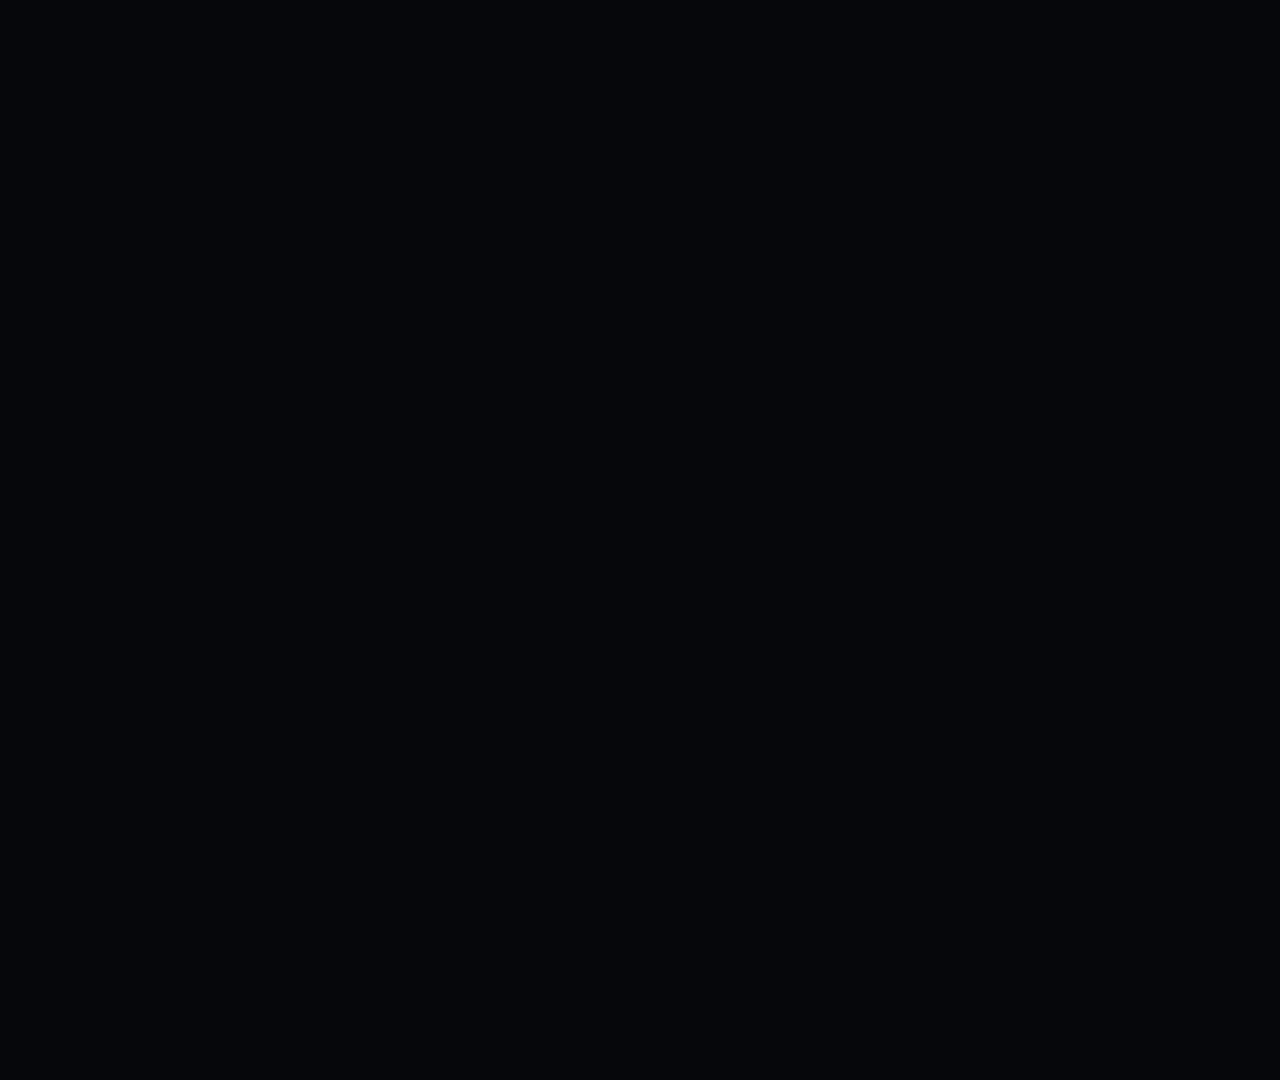
==== video/index.html @ 28e3720a "Add Streamline 60s motion film source: animation engine, score synth, renderer Co-Authored-By: Claud" ====
<!doctype html>
<html lang="en">
<head>
<meta charset="utf-8">
<title>Streamline Motion Film</title>
<link rel="stylesheet" href="fonts.css">
<style>
  html,body{margin:0;background:#06070B;overflow:hidden}
  #root{position:relative;width:1920px;height:1080px;overflow:hidden;background:#06070B;transform-origin:0 0}
  #root canvas{position:absolute;left:0;top:0}
  #stageWrap{position:absolute;inset:0;perspective:1900px;perspective-origin:50% 46%;pointer-events:none}
  #ui{left:50% !important;top:50% !important;width:1600px;height:900px;border-radius:28px;display:none;
      box-shadow:0 90px 220px rgba(123,108,255,.30),0 0 0 1px rgba(255,255,255,.05);transform-origin:50% 50%}
</style>
</head>
<body>
<div id="root">
  <canvas id="bg" width="1920" height="1080"></canvas>
  <div id="stageWrap"><canvas id="ui" width="2400" height="1350"></canvas></div>
  <canvas id="fx" width="1920" height="1080"></canvas>
</div>
<script>
/* =====================================================================
   STREAMLINE — a 60s motion film. Every frame is a pure function of t.
   ===================================================================== */
const W=1920,H=1080,CX=960,CY=540,DURATION=60;
const bgC=document.getElementById('bg'),fxC=document.getElementById('fx'),uiC=document.getElementById('ui');
const bg=bgC.getContext('2d'),fx=fxC.getContext('2d'),ui=uiC.getContext('2d');
const UIS=1.5; // ui canvas supersampling

const COPY={
  brand:'Streamline',
  url:'streamline-workflows-site.vercel.app',
  prompt:'every team runs on workflows.',
};
const C={bg:'#06070B',ink:'#F3F5FA',soft:'#AEB6C8',muted:'#7D869A',dim:'#2A3142',
  indigo:'#7B6CFF',violet:'#9D8CFF',cyan:'#2EE6D6',lime:'#D4FF4F',coral:'#FF5A5F',amber:'#FFB547',
  panel:'#0B0E15',card:'#121722'};
const F={d:'"Space Grotesk"',s:'"Instrument Serif"',m:'"JetBrains Mono"'};

/* ---------- math ---------- */
const clamp=(x,a=0,b=1)=>x<a?a:x>b?b:x;
const lerp=(a,b,k)=>a+(b-a)*k;
const inv=(a,b,x)=>clamp((x-a)/(b-a));
const frac=x=>x-Math.floor(x);
const E={
  lin:x=>x,
  inCubic:x=>x*x*x, outCubic:x=>1-(1-x)**3, inOutCubic:x=>x<.5?4*x*x*x:1-(-2*x+2)**3/2,
  outQuint:x=>1-(1-x)**5, inQuint:x=>x**5,
  outExpo:x=>x>=1?1:1-2**(-10*x), inExpo:x=>x<=0?0:2**(10*x-10),
  inOutExpo:x=>x<=0?0:x>=1?1:x<.5?2**(20*x-10)/2:(2-2**(-20*x+10))/2,
  outBack:x=>{const c1=1.6,c3=c1+1;return 1+c3*(x-1)**3+c1*(x-1)**2},
  inOutSine:x=>-(Math.cos(Math.PI*x)-1)/2,
};
const spring=(a,f=1.8,d=6.5)=>a<=0?0:1-Math.exp(-d*a)*Math.cos(f*Math.PI*2*a);
const hash=n=>frac(Math.sin(n*127.1+311.7)*43758.5453);
function rng(seed){return()=>{seed|=0;seed=seed+0x6D2B79F5|0;let t=Math.imul(seed^seed>>>15,1|seed);t=t+Math.imul(t^t>>>7,61|t)^t;return((t^t>>>14)>>>0)/4294967296}}
function rgb(h){const n=parseInt(h.slice(1),16);return[n>>16&255,n>>8&255,n&255]}
function A(h,a){const[r,g,b]=rgb(h);return`rgba(${r},${g},${b},${a})`}
function mix(h1,h2,k,a=1){const p=rgb(h1),q=rgb(h2);return`rgba(${p.map((v,i)=>Math.round(lerp(v,q[i],k))).join(',')},${a})`}

/* ---------- text ---------- */
function font(ctx,size,fam=F.d,weight=700,italic=false,ls=0){ctx.font=`${italic?'italic ':''}${weight} ${size}px ${fam}`;ctx.letterSpacing=ls+'px'}
function grad(c1,c2){return(ctx,x0,w,y,s)=>{const g=ctx.createLinearGradient(x0,y-s,x0+w,y);g.addColorStop(0,c1);g.addColorStop(1,c2);return g}}
function measure(ctx,str,o){font(ctx,o.size,o.fam||F.d,o.weight??700,o.italic,o.ls||0);return ctx.measureText(str).width}
/* per-letter masked reveal */
function reveal(ctx,str,x,y,o){
  const{size=100,fam=F.d,weight=700,italic=false,ls=0,fill=C.ink,align='left',t0=0,st=.035,dur=.8,rise=1.05,
    ez=E.outQuint,out=null,outDur=.45,outSt=.018,clip=true,alpha=1,t=T,blur=false}=o;
  font(ctx,size,fam,weight,italic,ls);
  const w=ctx.measureText(str).width;
  const x0=align==='center'?x-w/2:align==='right'?x-w:x;
  ctx.save();
  if(clip){ctx.beginPath();ctx.rect(x0-size,y-size*1.08,w+size*2,size*1.45);ctx.clip()}
  ctx.fillStyle=typeof fill==='function'?fill(ctx,x0,w,y,size):fill;
  ctx.textBaseline='alphabetic';ctx.textAlign='left';
  for(let i=0;i<str.length;i++){
    const ch=str[i];if(ch===' ')continue;
    const xi=x0+ctx.measureText(str.slice(0,i)).width;
    const p=ez(inv(t0+i*st,t0+i*st+dur,t));
    let dy=(1-p)*size*rise,a=clamp(p*1.4);
    if(out!=null){const q=E.inCubic(inv(out+i*outSt,out+i*outSt+outDur,t));dy-=q*size*rise;a*=1-q}
    if(a<=.002)continue;
    ctx.globalAlpha=a*alpha;
    ctx.fillText(ch,xi,y+dy);
  }
  ctx.restore();return w;
}

/* ---------- shapes ---------- */
function rr(ctx,x,y,w,h,r){ctx.beginPath();ctx.roundRect(x,y,w,h,r)}
function glyph(ctx,kind,s,col,lw=.085){
  ctx.save();ctx.scale(s,s);ctx.strokeStyle=col;ctx.fillStyle=col;ctx.lineWidth=lw;ctx.lineCap='round';ctx.lineJoin='round';
  const P=(pts,close=true,fill=false)=>{ctx.beginPath();pts.forEach(([x,y],i)=>i?ctx.lineTo(x,y):ctx.moveTo(x,y));if(close)ctx.closePath();fill?ctx.fill():ctx.stroke()};
  switch(kind){
    case'bolt':P([[.08,-.46],[-.26,.06],[-.01,.06],[-.1,.46],[.27,-.09],[.02,-.09]],true,true);break;
    case'spark':{ctx.beginPath();for(let k=0;k<8;k++){const r=k%2?.12:.44,a=k*Math.PI/4-Math.PI/2;k?ctx.lineTo(Math.cos(a)*r,Math.sin(a)*r):ctx.moveTo(Math.cos(a)*r,Math.sin(a)*r)}ctx.closePath();ctx.fill();
      ctx.beginPath();ctx.arc(.3,-.3,.06,0,7);ctx.fill();break}
    case'cond':P([[0,-.4],[.4,0],[0,.4],[-.4,0]]);ctx.beginPath();ctx.arc(0,0,.08,0,7);ctx.fill();break;
    case'send':P([[-.36,0],[.3,0]],false);P([[.08,-.22],[.32,0],[.08,.22]],false);break;
    case'mail':rr(ctx,-.4,-.28,.8,.56,.08);ctx.stroke();P([[-.36,-.22],[0,.04],[.36,-.22]],false);break;
    case'chat':rr(ctx,-.4,-.32,.8,.52,.14);ctx.stroke();P([[-.18,.2],[-.26,.38],[.0,.2]],false);for(let k=-1;k<=1;k++){ctx.beginPath();ctx.arc(k*.16,-.06,.05,0,7);ctx.fill()}break;
    case'doc':P([[-.3,-.42],[.12,-.42],[.3,-.24],[.3,.42],[-.3,.42]]);P([[-.14,-.06],[.16,-.06]],false);P([[-.14,.1],[.16,.1]],false);P([[-.14,.26],[.06,.26]],false);break;
    case'cal':rr(ctx,-.38,-.32,.76,.7,.08);ctx.stroke();P([[-.38,-.12],[.38,-.12]],false);P([[-.18,-.44],[-.18,-.24]],false);P([[.18,-.44],[.18,-.24]],false);
      for(let i=0;i<3;i++)for(let j=0;j<2;j++){ctx.beginPath();ctx.arc(-.2+i*.2,.04+j*.17,.045,0,7);ctx.fill()}break;
    case'db':ctx.beginPath();ctx.ellipse(0,-.28,.34,.12,0,0,7);ctx.stroke();P([[-.34,-.28],[-.34,.28]],false);P([[.34,-.28],[.34,.28]],false);
      ctx.beginPath();ctx.ellipse(0,.28,.34,.12,0,0,Math.PI);ctx.stroke();ctx.beginPath();ctx.ellipse(0,0,.34,.12,0,0,Math.PI);ctx.stroke();break;
    case'card':rr(ctx,-.42,-.28,.84,.56,.08);ctx.stroke();ctx.fillRect(-.42,-.16,.84,.1);ctx.fillRect(-.3,.1,.2,.06);break;
    case'cloud':ctx.beginPath();ctx.moveTo(-.3,.22);ctx.arc(-.22,.06,.16,Math.PI*.5,Math.PI*1.4);ctx.arc(.0,-.08,.24,Math.PI*1.1,Math.PI*1.95);ctx.arc(.24,.08,.14,-Math.PI*.4,Math.PI*.5);ctx.closePath();ctx.stroke();break;
    case'chart':for(let k=0;k<3;k++){const hh=[.3,.52,.74][k];rr(ctx,-.34+k*.26,.38-hh,.16,hh,.03);ctx.fill()}break;
    case'bell':ctx.beginPath();ctx.moveTo(-.3,.22);ctx.quadraticCurveTo(-.24,.12,-.24,-.04);ctx.arc(0,-.04,.24,Math.PI,0);ctx.quadraticCurveTo(.24,.12,.3,.22);ctx.closePath();ctx.stroke();ctx.beginPath();ctx.arc(0,.32,.07,0,7);ctx.fill();break;
    case'user':ctx.beginPath();ctx.arc(0,-.14,.16,0,7);ctx.stroke();ctx.beginPath();ctx.arc(0,.44,.32,Math.PI*1.1,Math.PI*1.9);ctx.stroke();break;
    case'code':P([[-.14,-.26],[-.38,0],[-.14,.26]],false);P([[.14,-.26],[.38,0],[.14,.26]],false);P([[.07,-.34],[-.07,.34]],false);break;
    case'grid':rr(ctx,-.38,-.34,.76,.68,.06);ctx.stroke();P([[-.38,-.1],[.38,-.1]],false);P([[-.38,.12],[.38,.12]],false);P([[-.12,-.34],[-.12,.34]],false);P([[.12,-.34],[.12,.34]],false);break;
    case'check':P([[-.3,0],[-.08,.22],[.32,-.2]],false);break;
    case'clock':ctx.beginPath();ctx.arc(0,0,.36,0,7);ctx.stroke();P([[0,-.2],[0,0],[.16,.1]],false);break;
  }
  ctx.restore();
}
function cursor(ctx,x,y,s=1,a=1){
  ctx.save();ctx.translate(x,y);ctx.scale(1.35*s,1.35*s);ctx.globalAlpha=a;
  ctx.beginPath();[[0,0],[0,26],[7,20],[12,31],[16,29],[11,18.5],[20,18.5]].forEach(([px,py],i)=>i?ctx.lineTo(px,py):ctx.moveTo(px,py));ctx.closePath();
  ctx.shadowColor='rgba(0,0,0,.5)';ctx.shadowBlur=10;ctx.shadowOffsetY=4;ctx.fillStyle='#fff';ctx.fill();ctx.shadowColor='transparent';
  ctx.lineWidth=1.4;ctx.strokeStyle='#0A0C10';ctx.stroke();ctx.restore();
}

/* ---------- the Streamline mark: an S-flow between two nodes ---------- */
const SWEEP1=1.5*Math.PI-.2,SWEEP2=1.5*Math.PI+.2,SWEEP=SWEEP1+SWEEP2;
function sPt(s){const r=.25,d=s*SWEEP;
  if(d<SWEEP1){const a=-.2-d;return[r*Math.cos(a),-.25+r*Math.sin(a)]}
  const a=-Math.PI/2+(d-SWEEP1);return[r*Math.cos(a),.25+r*Math.sin(a)]}
function drawMark(ctx,x,y,u,{prog=1,t=T,alpha=1,flow=true,nodeT=-9,endT=-9,glow=1}={}){
  ctx.save();ctx.translate(x,y);ctx.globalAlpha=alpha;
  const g=ctx.createLinearGradient(u*.3,-u*.5,-u*.3,u*.5);g.addColorStop(0,C.violet);g.addColorStop(.5,C.indigo);g.addColorStop(1,C.cyan);
  if(prog>0){
    ctx.beginPath();const N=90,n=Math.max(2,Math.round(N*prog));
    for(let i=0;i<=n;i++){const[px,py]=sPt(i/n*prog);i?ctx.lineTo(px*u,py*u):ctx.moveTo(px*u,py*u)}
    ctx.lineCap='round';ctx.lineJoin='round';
    if(glow){ctx.shadowColor=A(C.indigo,.8*glow);ctx.shadowBlur=u*.25}
    ctx.strokeStyle=g;ctx.lineWidth=u*.14;ctx.stroke();ctx.shadowBlur=0;
    // inner highlight
    ctx.strokeStyle='rgba(255,255,255,.18)';ctx.lineWidth=u*.035;ctx.stroke();
  }
  if(flow&&prog>=1){
    ctx.globalCompositeOperation='lighter';
    for(let i=0;i<14;i++){const s=frac(i/14+t*.32);const[px,py]=sPt(s);const r=u*.022*(1-Math.abs(s-.5)*.8);
      ctx.fillStyle=`rgba(255,255,255,${.75*alpha})`;ctx.beginPath();ctx.arc(px*u,py*u,r,0,7);ctx.fill()}
    ctx.globalCompositeOperation='source-over';
  }
  // start node (lime), end node (ring)
  const ns=clamp(spring(t-nodeT,1.6,7),0,1.3);
  if(ns>0){const[px,py]=sPt(0);ctx.fillStyle=C.lime;ctx.shadowColor=A(C.lime,.7);ctx.shadowBlur=u*.2*glow;
    ctx.beginPath();ctx.arc(px*u,py*u,u*.09*ns,0,7);ctx.fill();ctx.shadowBlur=0}
  const es=clamp(spring(t-endT,1.6,7),0,1.3);
  if(es>0){const[px,py]=sPt(1);ctx.strokeStyle=C.cyan;ctx.lineWidth=u*.045;ctx.fillStyle=C.bg;
    ctx.beginPath();ctx.arc(px*u,py*u,u*.075*es,0,7);ctx.fill();ctx.stroke()}
  ctx.restore();
}
function lockup(ctx,cx,cy,{t0,size=170,alpha=1,t=T,out=null}){
  // returns geometry; draws mark (animated) and wordmark reveal
  const u=size*1.18;
  const tw=measure(ctx,COPY.brand,{size,ls:-size*.04});
  const mw=u*.62,gap=size*.28,total=mw+gap+tw,left=cx-total/2;
  const k=E.outExpo(inv(t0+.95,t0+1.75,t));
  const bigU=size*2;
  const mx=lerp(cx,left+mw/2,k),mu=lerp(bigU,u,k),my=lerp(cy,cy-size*.02,k);
  const prog=E.inOutCubic(inv(t0,t0+.9,t));
  let oa=alpha;if(out!=null)oa*=1-E.inCubic(inv(out,out+.5,t));
  drawMark(ctx,mx,my,mu,{prog,t,alpha:oa,nodeT:t0,endT:t0+.88});
  reveal(ctx,COPY.brand,left+mw+gap,cy+size*.36,{size,ls:-size*.04,t0:t0+1.1,st:.04,dur:.9,t,alpha:oa,out:out!=null?out:null});
  return{mx,my,mu,left,total};
}

/* ---------- ambient flow field (the film's motif) ---------- */
function streamField(ctx,t,{alpha=1,R=0,cx=CX,cy=CY,n=46,sx=.42,speed=1,amp=1}){
  if(alpha<=0)return;
  ctx.save();
  for(let i=0;i<n;i++){
    const y0=((i+.5)/n-.5)*H*1.25;
    const near=Math.exp(-(y0*y0)/(2*260*260));
    ctx.beginPath();
    for(let x=-40;x<=W+40;x+=14){
      const wave=(Math.sin(x*.0042+t*.8+i*.45)*16+Math.sin(x*.0016-t*.45+i*1.3)*26)*amp;
      let y=y0+wave;const dx=(x-cx)*sx;
      if(R>0){const r2=dx*dx+y*y;y+=R*R*y/(r2+R*R*.32)}
      x===-40?ctx.moveTo(x,cy+y):ctx.lineTo(x,cy+y);
    }
    const g=ctx.createLinearGradient(0,0,W,0);
    g.addColorStop(0,A(C.indigo,0));g.addColorStop(.3,A(C.indigo,1));g.addColorStop(.7,A(C.cyan,1));g.addColorStop(1,A(C.cyan,0));
    ctx.strokeStyle=g;ctx.lineWidth=1.2;ctx.globalAlpha=alpha*(.10+.16*near);ctx.setLineDash([]);ctx.stroke();
    ctx.lineWidth=2.4;ctx.globalAlpha=alpha*(.35+.5*near);ctx.setLineDash([2,26+(i%4)*9]);ctx.lineDashOffset=-(t*150*speed+i*37);ctx.stroke();
  }
  ctx.setLineDash([]);ctx.restore();
}

/* ---------- grain ---------- */
const GRAIN=[...Array(6)].map((_,k)=>{const c=document.createElement('canvas');c.width=c.height=256;const g=c.getContext('2d');const d=g.createImageData(256,256);const r=rng(99+k);
  for(let i=0;i<d.data.length;i+=4){const v=r()*255;d.data[i]=d.data[i+1]=d.data[i+2]=v;d.data[i+3]=255}g.putImageData(d,0,0);return c});

let T=0,FI=0;

/* =====================================================================
   BACKGROUND
   ===================================================================== */
function drawBG(t){
  bg.setTransform(1,0,0,1,0,0);bg.globalAlpha=1;bg.globalCompositeOperation='source-over';
  bg.fillStyle=C.bg;bg.fillRect(0,0,W,H);
  // scene-tinted glow
  const chaos=inv(3.6,4.2,t)*(1-inv(12.4,13.2,t));
  const blobs=[
    {x:CX+Math.sin(t*.3)*240,y:CY-160+Math.cos(t*.23)*80,r:900,c:chaos>.01?mix(C.indigo,C.coral,chaos):C.indigo,a:.16+.06*chaos},
    {x:CX+420+Math.cos(t*.2)*200,y:CY+260,r:800,c:C.cyan,a:.07*(1-chaos)},
  ];
  for(const b of blobs){const g=bg.createRadialGradient(b.x,b.y,0,b.x,b.y,b.r);
    g.addColorStop(0,b.c.startsWith('#')?A(b.c,b.a):b.c.replace(/[\d.]+\)$/,b.a+')'));g.addColorStop(1,'rgba(0,0,0,0)');bg.fillStyle=g;bg.fillRect(0,0,W,H)}
  // dot grid
  const off=(t*10)%48;
  bg.fillStyle=chaos>.5?'rgba(255,120,120,.07)':'rgba(170,180,210,.075)';
  for(let x=-48+off;x<W+48;x+=48)for(let y=-48+off*.5;y<H+48;y+=48)bg.fillRect(x,y,2,2);
}

/* =====================================================================
   00 PROLOGUE  (0 – 4s)
   ===================================================================== */
function sPrologue(t){
  const k3=inv(3.0,4.0,t),fade=1-inv(3.85,4.15,t);
  const L=E.inOutCubic(inv(1.9,3.0,t))*1150;
  bg.save();bg.globalAlpha=fade;
  if(L>1){
    for(let j=0;j<7;j++){
      if(j>0&&k3<=0)break;
      bg.beginPath();
      for(let x=-L;x<=L;x+=8){
        const env=Math.sin(Math.PI*(x+L)/(2*L));
        const calm=Math.sin(x*.008-t*4)*22*env;
        const ch=k3*k3*(Math.sin(x*.021*(1+j*.35)+t*(9+j)+j*2)*110+Math.sin(x*.063+j*5-t*14)*46)*env*(j===0?.5:1);
        const y=CY+calm+ch*(1+j*.12);
        x===-L?bg.moveTo(CX+x,y):bg.lineTo(CX+x,y);
      }
      const g=bg.createLinearGradient(CX-L,0,CX+L,0);
      if(j===0){g.addColorStop(0,mix(C.indigo,C.coral,k3));g.addColorStop(1,mix(C.cyan,C.coral,k3*.6))}
      else{g.addColorStop(0,A(C.coral,.9));g.addColorStop(1,A(C.amber,.6))}
      bg.strokeStyle=g;bg.lineWidth=j===0?3:1.6;bg.globalAlpha=fade*(j===0?1:k3*.85);
      bg.shadowColor=j===0?A(C.indigo,.9):'transparent';bg.shadowBlur=j===0?18:0;bg.stroke();bg.shadowBlur=0;
    }
  }
  bg.globalAlpha=fade;
  // beat pulses
  for(let b=.5;b<4;b+=.5){const a=t-b;if(a>0&&a<.9){bg.strokeStyle=A(C.cyan,(1-a/.9)*.45);bg.lineWidth=1.5;bg.beginPath();bg.arc(CX,CY,8+E.outCubic(a/.9)*110,0,7);bg.stroke()}}
  const dr=8*clamp(spring(t-.2,1.4,6),0,1.4);
  const jx=k3*(hash(FI)-.5)*18,jy=k3*(hash(FI+7)-.5)*18;
  if(dr>0){bg.fillStyle='#fff';bg.shadowColor=C.cyan;bg.shadowBlur=24;bg.beginPath();bg.arc(CX+jx,CY+jy,dr,0,7);bg.fill();bg.shadowBlur=0}
  bg.restore();

  // typed prompt
  const s=COPY.prompt,n=Math.floor(inv(.6,1.85,t)*s.length);
  if(t>.45){
    font(fx,34,F.m,400,false,0);
    const full=fx.measureText('›  '+s).width,x0=CX-full/2,y=CY-110;
    const shown='›  '+s.slice(0,n);
    const draw=(dx,col)=>{fx.fillStyle=col;fx.fillText(shown,x0+dx,y)};
    fx.save();fx.globalAlpha=fade*clamp((t-.45)/.2);
    if(k3>0){fx.globalCompositeOperation='lighter';draw(k3*22*(hash(FI*3)-.2),A(C.coral,.8));draw(-k3*22*hash(FI*5),A(C.cyan,.8));fx.globalCompositeOperation='source-over'}
    draw(0,'#B7BFD0');
    fx.fillStyle=C.cyan;fx.fillText('›',x0,y);
    if(n<s.length||Math.floor(t*2.2)%2===0){const cw=fx.measureText(shown).width;fx.fillStyle=C.cyan;fx.fillRect(x0+cw+6,y-28,16,34)}
    fx.restore();
  }
}

/* =====================================================================
   01 CHAOS  (4 – 13.2s)
   ===================================================================== */
const CH_NODES=(()=>{const r=rng(7);return[...Array(46)].map(()=>({x:r()*W,y:r()*H,ax:30+r()*90,ay:30+r()*90,fx:.3+r()*1.1,fy:.3+r()*1.1,p:r()*6.28}))})();
const CH_CARDS=(()=>{
  const list=[
    ['Re: Re: Fwd: Q3 plan (final_v7)','MAIL · 2m ago',C.coral,'mail',3],
    ['@you where is the latest file?','CHAT · now',C.amber,'chat',12],
    ['Status update due — again','REMINDER · 9:00',C.indigo,'bell',0],
    ['Meeting moved to 4:30','CALENDAR · 1m',C.cyan,'cal',0],
    ['Approval pending · 3 days','APPROVALS',C.coral,'doc',5],
    ['Copy row 48 into the CRM','TODO · overdue',C.amber,'grid',0],
    ['Who owns this task?','CHAT · #ops',C.indigo,'chat',27],
    ['Invoice #2291 needs sign-off','FINANCE',C.coral,'card',2],
    ['Handoff missed: onboarding','ALERT',C.coral,'bell',1],
    ['Update the tracker (again)','TODO',C.amber,'grid',0],
    ['Can you resend that?','MAIL · 4m ago',C.indigo,'mail',8],
    ['47 unread in #general','CHAT',C.cyan,'chat',47],
    ['Which version is final??','DOCS',C.coral,'doc',0],
    ['Sync to discuss the sync','CALENDAR',C.amber,'cal',0],
    ['Export → paste → reformat','SHEETS',C.indigo,'grid',0],
    ['Following up on my follow-up','MAIL',C.coral,'mail',14],
  ];
  const r=rng(11);
  const spots=[[.2,.18],[.72,.14],[.08,.62],[.78,.7],[.42,.08],[.6,.86],[.18,.88],[.86,.38],[.02,.34],[.5,.74],[.3,.5],[.66,.42],[.12,.08],[.82,.9],[.36,.3],[.54,.2]];
  return list.map((c,i)=>({title:c[0],sub:c[1],col:c[2],icon:c[3],badge:c[4],
    x:spots[i][0]*W+(r()-.5)*60,y:spots[i][1]*H+(r()-.5)*40,rot:(r()-.5)*.14,t0:4.15+i*.46+r()*.12,dx:(r()-.5)*40,dy:(r()-.5)*30}));
})();
const SLAMS=[[4.0,'Tabs.'],[5.0,'Pings.'],[6.0,'Handoffs.'],[7.0,'Spreadsheets.'],[8.0,'Follow-ups.'],[9.0,'Copy.'],[9.5,'Paste.'],[10.0,'Repeat.'],[10.5,'Repeat.'],[11.0,'Repeat.'],[11.25,'Repeat.'],[11.5,'Repeat.'],[11.75,'Repeat.']];
function drawCard(ctx,c,alpha){
  font(ctx,24,F.d,500);const tw=ctx.measureText(c.title).width;const w=tw+122,h=82;
  ctx.save();ctx.globalAlpha=alpha;
  ctx.shadowColor='rgba(0,0,0,.55)';ctx.shadowBlur=30;ctx.shadowOffsetY=14;
  rr(ctx,-w/2,-h/2,w,h,16);ctx.fillStyle='#10131B';ctx.fill();ctx.shadowColor='transparent';
  ctx.strokeStyle='rgba(255,255,255,.09)';ctx.lineWidth=1.5;ctx.stroke();
  rr(ctx,-w/2+16,-22,44,44,12);ctx.fillStyle=A(c.col,.16);ctx.fill();
  ctx.save();ctx.translate(-w/2+38,0);glyph(ctx,c.icon,26,c.col,.1);ctx.restore();
  ctx.fillStyle=C.ink;ctx.textBaseline='alphabetic';font(ctx,24,F.d,500);ctx.fillText(c.title,-w/2+76,-4);
  font(ctx,14,F.m,400,false,1);ctx.fillStyle=C.muted;ctx.fillText(c.sub,-w/2+76,22);
  if(c.badge){const bw=c.badge>9?38:28;rr(ctx,w/2-bw/2-6,-h/2-12,bw,26,13);ctx.fillStyle=C.coral;ctx.fill();
    font(ctx,15,F.m,600);ctx.fillStyle='#fff';ctx.textAlign='center';ctx.fillText(c.badge,w/2-6,-h/2+6);ctx.textAlign='left'}
  ctx.restore();
}
function sChaos(t){
  const inA=inv(3.9,4.3,t);
  const k=E.inExpo(inv(12.0,13.2,t));      // implosion
  const rot=k*4;
  const jit=inv(8.5,12,t)**2;
  // tangled network
  const P=CH_NODES.map((n,i)=>{let x=n.x+Math.sin(t*n.fx+n.p)*n.ax+Math.sin(t*9+i)*jit*10,y=n.y+Math.cos(t*n.fy+n.p)*n.ay+Math.cos(t*8+i*2)*jit*10;
    const ang=Math.atan2(y-CY,x-CX)+rot*(1+i%3*.2),r=Math.hypot(x-CX,y-CY)*(1-k);return[CX+Math.cos(ang)*r,CY+Math.sin(ang)*r]});
  bg.save();bg.globalAlpha=inA*(1-inv(12.9,13.2,t));bg.lineWidth=1.2;
  for(let i=0;i<P.length;i++)for(let j=i+1;j<P.length;j++){
    const d=Math.hypot(P[i][0]-P[j][0],P[i][1]-P[j][1]);if(d>300)continue;
    bg.strokeStyle=A(C.coral,(1-d/300)*.38);bg.beginPath();bg.moveTo(P[i][0],P[i][1]);
    const mx=(P[i][0]+P[j][0])/2+Math.sin(t*3+i)*40,my=(P[i][1]+P[j][1])/2+Math.cos(t*3+j)*40;bg.quadraticCurveTo(mx,my,P[j][0],P[j][1]);bg.stroke()}
  for(const p of P){bg.fillStyle=A(C.coral,.8);bg.beginPath();bg.arc(p[0],p[1],3,0,7);bg.fill()}
  bg.restore();
  // notification cards
  for(const c of CH_CARDS){
    if(t<c.t0)continue;const a=t-c.t0;const s=clamp(spring(a,1.7,7),0,1.3);
    let x=c.x+c.dx*a*.3+Math.sin(t*23+c.t0*9)*jit*9,y=c.y+c.dy*a*.3+Math.cos(t*19+c.t0*7)*jit*9;
    const ang=Math.atan2(y-CY,x-CX)+rot,r=Math.hypot(x-CX,y-CY)*(1-k);x=CX+Math.cos(ang)*r;y=CY+Math.sin(ang)*r;
    bg.save();bg.translate(x,y);bg.rotate(c.rot+Math.sin(a*3)*.02+k*3);bg.scale(lerp(.6,1,s)*(1-k*.9),lerp(.6,1,s)*(1-k*.9));
    drawCard(bg,c,clamp(a*5)*(1-inv(12.9,13.2,t)));bg.restore();
  }
  // kinetic slams
  if(t>=4&&t<12){
    let idx=-1;for(let i=0;i<SLAMS.length;i++)if(t>=SLAMS[i][0])idx=i;
    const[t0,word]=SLAMS[idx];const a=t-t0;
    const sc=1+.32*Math.exp(-a*13);
    fx.save();fx.fillStyle=A(C.coral,.10*Math.exp(-a*9));fx.fillRect(0,0,W,H);
    fx.translate(CX,CY+70);fx.scale(sc,sc);
    font(fx,word.length>10?180:215,F.d,700,false,-9);fx.textAlign='center';
    const off=4+14*Math.exp(-a*9);
    fx.globalAlpha=clamp(a/.04);
    fx.shadowColor='rgba(0,0,0,.6)';fx.shadowBlur=60;fx.fillStyle='rgba(0,0,0,.35)';fx.fillText(word,0,10);fx.shadowBlur=0;
    fx.globalCompositeOperation='lighter';fx.fillStyle=A(C.coral,.85);fx.fillText(word,off,0);fx.fillStyle=A(C.cyan,.6);fx.fillText(word,-off,0);
    fx.globalCompositeOperation='source-over';fx.fillStyle=C.ink;fx.fillText(word,0,0);
    fx.restore();
  }
  // HUD counters
  const hud=inA*(1-inv(11.9,12.4,t));
  if(hud>0){
    fx.save();fx.globalAlpha=hud;
    font(fx,15,F.m,400,false,3);fx.fillStyle=C.muted;fx.fillText('HOURS LOST THIS WEEK',90,190);
    fx.textAlign='right';fx.fillText('UNREAD',W-90,190);
    font(fx,76,F.m,600,false,-2);fx.fillStyle=C.coral;fx.textAlign='left';
    fx.fillText(String(Math.floor(E.inCubic(inv(4.2,12,t))*23+inv(4.2,12,t)*0)).padStart(2,'0')+'h',90,270);
    fx.textAlign='right';fx.fillText(String(Math.floor(lerp(0,312,E.inCubic(inv(4.2,12,t))))),W-90,270);
    fx.restore();
  }
}

/* =====================================================================
   02 SHIFT  (13.2 – 16s)
   ===================================================================== */
function sShift(t){
  const dy=lerp(CY,CY+235,E.outCubic(inv(13.25,14,t)))*(1-E.inExpo(inv(15.45,15.95,t)))+CY*E.inExpo(inv(15.45,15.95,t));
  let L=E.outCubic(inv(13.55,15.0,t))*720*(1-E.inExpo(inv(15.35,15.9,t)));
  bg.save();
  if(L>2){
    const g=bg.createLinearGradient(CX-L,0,CX+L,0);g.addColorStop(0,A(C.indigo,0));g.addColorStop(.25,C.indigo);g.addColorStop(.75,C.cyan);g.addColorStop(1,A(C.cyan,0));
    for(let j=0;j<3;j++){bg.beginPath();for(let x=-L;x<=L;x+=8){const y=dy+Math.sin(x*.009-t*3+j*.8)*(10+j*7)*Math.sin(Math.PI*(x+L)/(2*L));x===-L?bg.moveTo(CX+x,y):bg.lineTo(CX+x,y)}
      bg.strokeStyle=g;bg.globalAlpha=j?.35:1;bg.lineWidth=j?1.2:2.6;bg.shadowColor=A(C.indigo,.8);bg.shadowBlur=j?0:16;bg.stroke()}
  }
  bg.globalAlpha=1;bg.shadowBlur=24;bg.shadowColor=C.cyan;bg.fillStyle='#fff';
  const r=t<13.2?0:7+10*Math.exp(-(t-13.2)*5);bg.beginPath();bg.arc(CX,dy,r,0,7);bg.fill();bg.restore();
  reveal(fx,'What if work just',CX,CY-40,{size:92,weight:500,ls:-3,align:'center',t0:13.45,st:.028,dur:.9,out:15.25,t});
  reveal(fx,'flowed?',CX,CY+128,{size:210,fam:F.s,weight:400,italic:true,ls:-2,align:'center',fill:grad(C.violet,C.cyan),t0:13.95,st:.07,dur:1.1,out:15.35,outSt:.03,t});
}

/* =====================================================================
   03 IDENTITY  (16 – 22s)
   ===================================================================== */
const BURST=(()=>{const r=rng(21);return[...Array(140)].map(()=>({a:r()*6.283,v:600+r()*1800,l:10+r()*40,c:[C.cyan,C.indigo,C.lime,'#fff'][Math.floor(r()*4)]}))})();
function sLogo(t){
  const a=t-16;
  // flow field fades in
  streamField(bg,t,{alpha:.55*inv(16.2,17.5,t)*(1-inv(21.2,21.9,t)),R:lerp(0,240,E.outCubic(inv(16.8,18,t)))});
  // shockwave & burst
  if(a>0&&a<1.6){
    bg.save();bg.globalCompositeOperation='lighter';
    const R=E.outExpo(a/1.4)*1500;bg.strokeStyle=`rgba(200,210,255,${.5*(1-a/1.6)})`;bg.lineWidth=30*(1-a/1.6)+1;bg.beginPath();bg.arc(CX,CY,R,0,7);bg.stroke();
    bg.strokeStyle=A(C.cyan,.35*(1-a/1.6));bg.lineWidth=2;bg.beginPath();bg.arc(CX,CY,R*.7,0,7);bg.stroke();
    for(const p of BURST){const d=p.v*(1-Math.exp(-a*3))/3,x=CX+Math.cos(p.a)*d,y=CY+Math.sin(p.a)*d,l=p.l*Math.exp(-a*2);
      bg.strokeStyle=p.c;bg.globalAlpha=clamp(1-a/1.5);bg.lineWidth=2;bg.beginPath();bg.moveTo(x,y);bg.lineTo(x-Math.cos(p.a)*l*3,y-Math.sin(p.a)*l*3);bg.stroke()}
    bg.restore();
  }
  // zoom-through into the lime node
  const z=Math.exp(E.inExpo(inv(20.85,22.0,t))*Math.log(90));
  const geo={};
  fx.save();
  if(z>1.0001){const tu=170*1.18;const tw=measure(fx,COPY.brand,{size:170,ls:-6.8});const mw=tu*.62,gap=170*.28;const left=CX-(mw+gap+tw)/2;
    const[px,py]=sPt(0);const fxp=left+mw/2+px*tu,fyp=CY-3.4+py*tu;fx.translate(fxp,fyp);fx.scale(z,z);fx.translate(-fxp,-fyp)}
  const g=lockup(fx,CX,CY-20,{t0:16,size:170,t});
  // tagline
  const s1='Workflows that ',s2='run themselves.';
  const w1=measure(fx,s1,{size:50,weight:500,ls:-1}),w2=measure(fx,s2,{size:66,fam:F.s,weight:400,italic:true});
  const x0=CX-(w1+w2)/2;
  const ta=1-inv(21.0,21.4,t);
  reveal(fx,s1,x0,CY+190,{size:50,weight:500,ls:-1,fill:C.soft,t0:18.35,st:.022,dur:.8,t,alpha:ta});
  reveal(fx,s2,x0+w1,CY+190,{size:66,fam:F.s,weight:400,italic:true,fill:grad(C.violet,C.cyan),t0:18.7,st:.03,dur:.9,t,alpha:ta});
  fx.restore();
  // lime takes the frame
  const lk=E.inCubic(inv(21.55,21.95,t));if(lk>0){fx.fillStyle=A(C.lime,lk);fx.fillRect(0,0,W,H)}
}

/* =====================================================================
   04 BUILD  (22 – 36s)  — a 3D product UI
   ===================================================================== */
const NW=250,NH=92;
const TYPES={trigger:{c:C.lime,g:'bolt'},ai:{c:C.violet,g:'spark'},cond:{c:C.amber,g:'cond'},action:{c:C.cyan,g:'send'},delay:{c:'#9AA3B5',g:'clock'}};
const NODES={
  n1:{x:300,y:404,type:'trigger',title:'New signup',sub:'TRIGGER · form',t0:22.7},
  n2:{x:640,y:404,type:'ai',title:'Enrich + score',sub:'AI STEP · auto',t0:24.42},
  n3:{x:980,y:404,type:'cond',title:'Score > 80?',sub:'CONDITION',t0:25.0},
  n4:{x:1300,y:214,type:'action',title:'Alert sales',sub:'ACTION · chat',t0:25.5},
  n5:{x:1300,y:594,type:'action',title:'Start nurture',sub:'ACTION · email',t0:25.75},
};
const EDGES=[['n1','n2',24.5],['n2','n3',25.08],['n3','n4',25.58,'yes'],['n3','n5',25.83,'no']];
const SIDE=[['trigger','Trigger'],['ai','AI step'],['cond','Condition'],['action','Action'],['delay','Delay']];
function ePts(a,b){const A_=NODES[a],B=NODES[b];const x0=A_.x+NW,y0=A_.y+NH/2,x1=B.x,y1=B.y+NH/2,dx=(x1-x0)*.55;return[x0,y0,x0+dx,y0,x1-dx,y1,x1,y1]}
function bez(P,s){const u=1-s;return[u*u*u*P[0]+3*u*u*s*P[2]+3*u*s*s*P[4]+s*s*s*P[6],u*u*u*P[1]+3*u*u*s*P[3]+3*u*s*s*P[5]+s*s*s*P[7]]}
const RUN0=26.75,RUNGAP=.62,SEG=.3;
const RUNS=[...Array(16)].map((_,k)=>({t0:RUN0+k*RUNGAP,br:hash(k*3.1)>.38?'n4':'n5',score:Math.floor(hash(k*1.7)>.38?81+hash(k)*18:40+hash(k)*38),lead:4821+k*7+Math.floor(hash(k)*5)}));
RUNS.forEach(r=>r.br=r.score>80?'n4':'n5');
function camKey(t){
  const K=[[22.0,{rx:48,ry:-26,rz:10,s:2.0,tx:0,ty:40}],[23.0,{rx:20,ry:-12,rz:3,s:1.32,tx:330,ty:10}],[24.6,{rx:19,ry:-12,rz:3,s:1.22,tx:240,ty:0}],[26.2,{rx:20,ry:-10,rz:2,s:1.0,tx:80,ty:-30}],
    [29.2,{rx:16,ry:10,rz:-2,s:1.0,tx:130,ty:-40}],[32.2,{rx:22,ry:14,rz:-4,s:1.08,tx:60,ty:-50}],[35.2,{rx:10,ry:4,rz:0,s:.98,tx:40,ty:-30}]];
  if(t<=K[0][0])return{...K[0][1]};
  for(let i=0;i<K.length-1;i++){if(t<=K[i+1][0]){const k=E.inOutSine(inv(K[i][0],K[i+1][0],t));const r={};for(const p in K[i][1])r[p]=lerp(K[i][1][p],K[i+1][1][p],k);return r}}
  return{...K[K.length-1][1]};
}
function curPos(t){
  const key=[[23.1,820,760],[23.62,110,203],[23.75,110,203],[24.36,765,450],[24.6,775,455],[25.9,860,560],[26.42,1505,33],[26.7,1505,33],[27.2,1600,120]];
  if(t<key[0][0])return key[0].slice(1);
  for(let i=0;i<key.length-1;i++)if(t<=key[i+1][0]){const k=E.inOutCubic(inv(key[i][0],key[i+1][0],t));return[lerp(key[i][1],key[i+1][1],k),lerp(key[i][2],key[i+1][2],k)]}
  return key[key.length-1].slice(1);
}
function drawNode(ctx,n,{scale=1,alpha=1,flash=0,done=false,t}){
  const ty=TYPES[n.type];
  ctx.save();ctx.translate(n.x+NW/2,n.y+NH/2);ctx.scale(scale,scale);ctx.globalAlpha=alpha;
  if(flash>0.01){ctx.shadowColor=A(ty.c,.9*flash);ctx.shadowBlur=40*flash}
  rr(ctx,-NW/2,-NH/2,NW,NH,16);ctx.fillStyle=C.card;ctx.fill();ctx.shadowBlur=0;
  ctx.strokeStyle=A(ty.c,.35+.65*flash);ctx.lineWidth=1.5+2*flash;ctx.stroke();
  rr(ctx,-NW/2+16,-24,48,48,12);ctx.fillStyle=A(ty.c,.14+.2*flash);ctx.fill();
  ctx.save();ctx.translate(-NW/2+40,0);glyph(ctx,ty.g,28,ty.c,.1);ctx.restore();
  font(ctx,23,F.d,500,false,-.3);ctx.fillStyle=C.ink;ctx.textAlign='left';ctx.fillText(n.title,-NW/2+80,-2);
  font(ctx,12.5,F.m,400,false,1);ctx.fillStyle=C.muted;ctx.fillText(n.sub,-NW/2+80,22);
  // ports
  ctx.fillStyle=C.panel;ctx.strokeStyle=A(ty.c,.8);ctx.lineWidth=2;
  if(n.type!=='trigger'){ctx.beginPath();ctx.arc(-NW/2,0,6,0,7);ctx.fill();ctx.stroke()}
  if(n.type!=='action'){ctx.beginPath();ctx.arc(NW/2,0,6,0,7);ctx.fill();ctx.stroke()}
  if(done){ctx.fillStyle=A(C.cyan,.18);ctx.beginPath();ctx.arc(NW/2-18,-NH/2+18,10,0,7);ctx.fill();ctx.save();ctx.translate(NW/2-18,-NH/2+18);glyph(ctx,'check',16,C.cyan,.16);ctx.restore()}
  ctx.restore();
}
function drawUI(t){
  const c=ui;c.setTransform(UIS,0,0,UIS,0,0);c.clearRect(0,0,1600,900);c.globalAlpha=1;
  rr(c,0,0,1600,900,28);c.fillStyle=C.panel;c.fill();c.save();c.clip();
  // canvas grid
  c.fillStyle='rgba(160,170,200,.09)';for(let x=236;x<1600;x+=28)for(let y=78;y<900;y+=28)c.fillRect(x,y,2,2);
  // top bar
  c.fillStyle='#0E121B';c.fillRect(0,0,1600,66);c.fillStyle='rgba(255,255,255,.06)';c.fillRect(0,66,1600,1);
  ['#FF5F57','#FEBC2E','#28C840'].forEach((col,i)=>{c.fillStyle=A(col,.85);c.beginPath();c.arc(32+i*22,33,6.5,0,7);c.fill()});
  font(c,20,F.d,500);c.fillStyle=C.muted;c.fillText('Workflows  /',112,40);const bw=c.measureText('Workflows  /  ').width;c.fillStyle=C.ink;c.fillText('Lead to revenue',112+bw,40);
  // run counter
  const done=RUNS.filter(r=>t>=r.t0+3*SEG).length;
  if(t>26.5){c.save();c.globalAlpha=clamp((t-26.5)*3);font(c,12,F.m,400,false,2);c.fillStyle=C.muted;c.textAlign='right';c.fillText('RUNS TODAY',1290,30);
    font(c,22,F.m,600);c.fillStyle=C.ink;c.fillText((1284+done).toLocaleString('en-US'),1290,55);c.restore()}
  // run / live button
  const press=Math.exp(-Math.max(0,t-26.5)*10)*(t>26.45?1:0);
  const live=t>26.55;
  c.save();c.translate(1505,33);c.scale(1-.08*press,1-.08*press);
  rr(c,-62,-19,124,38,10);
  if(!live){const g=c.createLinearGradient(-62,0,62,0);g.addColorStop(0,C.indigo);g.addColorStop(1,'#5A4BFF');c.fillStyle=g;c.fill();
    font(c,18,F.d,700);c.fillStyle='#fff';c.fillText('Run',-30,6);c.beginPath();c.moveTo(14,-7);c.lineTo(26,0);c.lineTo(14,7);c.closePath();c.fill()}
  else{c.fillStyle=A(C.cyan,.12);c.fill();c.strokeStyle=A(C.cyan,.7);c.lineWidth=1.5;c.stroke();
    const pl=.5+.5*Math.sin(t*8);c.fillStyle=C.cyan;c.beginPath();c.arc(-30,0,5+pl*1.5,0,7);c.fill();c.fillStyle=A(C.cyan,.25*pl);c.beginPath();c.arc(-30,0,12,0,7);c.fill();
    font(c,18,F.d,700);c.fillStyle=C.cyan;c.fillText('Live',-14,6)}
  c.restore();
  // sidebar
  c.fillStyle='#0D1018';c.fillRect(0,67,220,833);c.fillStyle='rgba(255,255,255,.05)';c.fillRect(220,67,1,833);
  font(c,12,F.m,400,false,2.5);c.fillStyle=C.muted;c.fillText('BLOCKS',26,104);
  SIDE.forEach(([ty,label],i)=>{const k=E.outExpo(inv(22.3+i*.07,23.0+i*.07,t));const y=120+i*60;
    const hl=ty==='ai'&&t>23.6&&t<24.4?1:0;
    c.save();c.globalAlpha=k;c.translate((1-k)*-60,0);rr(c,22,y,176,46,11);c.fillStyle=hl?A(C.violet,.2):'#141925';c.fill();
    c.strokeStyle=hl?A(C.violet,.8):'rgba(255,255,255,.06)';c.lineWidth=1.2;c.stroke();
    c.save();c.translate(46,y+23);glyph(c,TYPES[ty].g,22,TYPES[ty].c,.1);c.restore();
    font(c,17,F.d,500);c.fillStyle=C.soft;c.fillText(label,68,y+29);c.restore()});
  // drop placeholder
  const ph=inv(23.75,23.95,t)*(1-inv(24.35,24.45,t));
  if(ph>0){c.save();c.globalAlpha=ph;c.setLineDash([8,8]);c.lineDashOffset=-t*40;rr(c,640,404,NW,NH,16);c.strokeStyle=A(C.violet,.8);c.lineWidth=2;c.stroke();c.fillStyle=A(C.violet,.06);c.fill();c.restore()}
  // edges
  for(const[a,b,t0,label]of EDGES){const k=E.inOutCubic(inv(t0,t0+.4,t));if(k<=0)continue;const P=ePts(a,b);
    c.beginPath();for(let i=0;i<=40;i++){const[x,y]=bez(P,i/40*k);i?c.lineTo(x,y):c.moveTo(x,y)}
    c.strokeStyle='#2C3447';c.lineWidth=3;c.stroke();
    if(t>26.6){c.save();c.setLineDash([3,14]);c.lineDashOffset=-t*60;c.strokeStyle=A(C.cyan,.35);c.lineWidth=3;c.stroke();c.restore()}
    if(label&&k>.6){const[mx,my]=bez(P,.5);c.save();c.globalAlpha=inv(.6,1,k);font(c,12,F.m,600,false,1.5);const lw=c.measureText(label.toUpperCase()).width+18;
      rr(c,mx-lw/2,my-12,lw,24,12);c.fillStyle='#151A26';c.fill();c.strokeStyle=A(label==='yes'?C.lime:C.muted,.6);c.lineWidth=1;c.stroke();
      c.fillStyle=label==='yes'?C.lime:C.soft;c.textAlign='center';c.fillText(label.toUpperCase(),mx,my+4.5);c.restore()}
  }
  // node flashes from packets
  const flash={n1:0,n2:0,n3:0,n4:0,n5:0},arrived={n1:0,n2:0,n3:0,n4:0,n5:0};
  for(const r of RUNS){const arr=[['n1',r.t0],['n2',r.t0+SEG],['n3',r.t0+2*SEG],[r.br,r.t0+3*SEG]];
    for(const[id,ta]of arr)if(t>=ta){flash[id]+=Math.exp(-(t-ta)*5);arrived[id]=1}}
  for(const id in NODES){const n=NODES[id];const a=t-n.t0;if(a<0)continue;
    const s=id==='n2'?lerp(1.06,1,clamp(spring(a,1.8,8),0,1.2)):clamp(spring(a,1.7,7),0,1.3);
    drawNode(c,n,{scale:s,alpha:clamp(a*6),flash:clamp(flash[id]),done:arrived[id],t})}
  // packets
  c.save();c.globalCompositeOperation='lighter';
  for(const r of RUNS){const u=(t-r.t0)/SEG;if(u<0||u>3.2)continue;
    const segs=[['n1','n2'],['n2','n3'],['n3',r.br]];
    for(let k=0;k<7;k++){const uu=u-k*.05;if(uu<0||uu>3)continue;const si=Math.min(2,Math.floor(uu));const P=ePts(...segs[si]);const[x,y]=bez(P,E.inOutSine(uu-si));
      const col=si<2?C.cyan:(r.br==='n4'?C.lime:C.violet);const rad=(k?5-k*.5:7);
      const g=c.createRadialGradient(x,y,0,x,y,rad*3);g.addColorStop(0,k?A(col,.6-k*.07):'#fff');g.addColorStop(.35,A(col,.6-k*.07));g.addColorStop(1,A(col,0));c.fillStyle=g;c.beginPath();c.arc(x,y,rad*3,0,7);c.fill()}}
  c.restore();
  // run log
  const lg=E.outExpo(inv(26.6,27.2,t));
  if(lg>0){c.save();c.globalAlpha=lg;c.translate(0,(1-lg)*40);
    rr(c,250,750,1320,128,16);c.fillStyle='#0E121B';c.fill();c.strokeStyle='rgba(255,255,255,.06)';c.stroke();
    font(c,12,F.m,400,false,2.5);c.fillStyle=C.muted;c.fillText('RUN LOG',276,778);
    c.save();rr(c,250,786,1320,88,0);c.clip();
    const comp=RUNS.filter(r=>t>=r.t0+3*SEG);const last=comp[comp.length-1];
    const sh=last?(1-E.outCubic(inv(last.t0+3*SEG,last.t0+3*SEG+.25,t)))*28:0;
    comp.slice(-4).reverse().forEach((r,j)=>{const y=858-j*28+sh;const a=j===0?1:.5;
      c.globalAlpha=lg*a*(j===3?clamp(1-sh/28):1);c.save();c.translate(286,y-6);glyph(c,'check',16,C.cyan,.16);c.restore();
      font(c,17,F.m,400);c.fillStyle=j===0?C.ink:C.soft;
      const ts='09:41:'+String(12+RUNS.indexOf(r)*3).padStart(2,'0');
      c.fillText(`${ts}   lead_${r.lead}   score ${r.score}   ›  ${r.br==='n4'?'sales alerted in #deals':'added to nurture sequence'}`,310,y);
      font(c,15,F.m,400);c.fillStyle=C.muted;c.textAlign='right';c.fillText(`${(180+hash(r.lead)*260|0)}ms`,1546,y);c.textAlign='left'});
    c.restore();c.restore()}
  // drag ghost & cursor
  if(t>23.75&&t<24.42){const[x,y]=curPos(t);const v=Math.sin(Math.PI*inv(23.75,24.36,t));
    c.save();c.translate(x,y);c.rotate(-.07*v);c.translate(-x,-y);drawNode(c,{...NODES.n2,x:x-NW/2,y:y-NH/2},{scale:1.06,alpha:.92,flash:.3,t});c.restore()}
  const ca=clamp((t-23.1)*5)*(1-inv(26.9,27.2,t));
  if(ca>0){const[x,y]=curPos(t);const pr=(t>23.65&&t<24.38)||(t>26.44&&t<26.56)?.86:1;cursor(c,x,y,pr,ca)}
  c.restore();
  c.strokeStyle='rgba(255,255,255,.08)';c.lineWidth=1.5;rr(c,.75,.75,1598.5,898.5,28);c.stroke();
}
function sBuild(t){
  const on=t>=21.95&&t<36.1;
  uiC.style.display=on?'block':'none';
  if(!on)return;
  drawUI(t);
  const k=camKey(t);
  const whip=E.inExpo(inv(35.25,36.0,t));
  const intro=1-E.outExpo(inv(21.95,23.0,t));
  const tx=k.tx-whip*2800,ry=k.ry-whip*28;
  uiC.style.transform=`translate(-50%,-50%) translate3d(${tx}px,${k.ty}px,0) rotateX(${k.rx}deg) rotateY(${ry}deg) rotateZ(${k.rz}deg) scale(${k.s})`;
  uiC.style.opacity=clamp((t-21.95)*8);
  uiC.style.filter=whip>0.01?`blur(${whip*36}px)`:(intro>0.02?`blur(${intro*6}px)`:'none');
  // reflections / floor glow on bg
  const gl=bg.createRadialGradient(CX+tx*.5,CY+360,0,CX+tx*.5,CY+360,900);gl.addColorStop(0,A(C.indigo,.18));gl.addColorStop(1,'rgba(0,0,0,0)');bg.fillStyle=gl;bg.fillRect(0,0,W,H);
  // callouts
  const sc=fx.createLinearGradient(0,H,0,H-460);sc.addColorStop(0,'rgba(6,7,11,.92)');sc.addColorStop(1,'rgba(6,7,11,0)');
  fx.fillStyle=sc;fx.globalAlpha=clamp((t-23)*2)*(1-whip);fx.fillRect(0,0,W,H);fx.globalAlpha=1;
  const wx=110,wy=985;let x=wx;
  [['Drag.',23.7,F.d,false,C.ink],['Drop.',24.38,F.d,false,C.ink],['Done.',25.0,F.s,true,null]].forEach(([w,t0,fam,it,col])=>{
    const o={size:it?140:118,fam,weight:it?400:700,italic:it,ls:it?-1:-4,fill:col||grad(C.lime,C.cyan),t0,st:.03,dur:.7,out:26.25,t};
    reveal(fx,w,x,wy,o);x+=measure(fx,w+' ',o)});
  const FEAT=[[27.0,29.45,'01','Build it visually.','No code. No tickets. No waiting.'],[29.5,31.95,'02','AI in every step.','Enrich, summarize and route — automatically.'],[32.0,35.2,'03','Always on.','Runs 24/7 while your team does the real work.']];
  for(const[t0,t1,n,ti,sub]of FEAT){if(t<t0-.1||t>t1+.8)continue;
    reveal(fx,n+' / 03',wx,850,{size:18,fam:F.m,weight:600,ls:3,fill:C.lime,t0,st:.02,dur:.5,out:t1,t});
    reveal(fx,ti,wx,955,{size:104,weight:700,ls:-4,t0:t0+.08,st:.025,dur:.8,out:t1+.02,t});
    reveal(fx,sub,wx+4,1012,{size:24,fam:F.m,weight:400,fill:C.soft,t0:t0+.3,st:.008,dur:.5,out:t1+.05,outSt:.004,t});
  }
}

/* =====================================================================
   05 IMPACT  (36 – 44s)
   ===================================================================== */
const STATS=[
  {t0:36.0,t1:38.55,tag:'TIME BACK',num:'10',suf:'hrs',label:'saved per person, every week',sub:'Busywork handled by the workflow, not by people.'},
  {t0:38.6,t1:41.25,tag:'SPEED',num:'3',suf:'x',label:'faster handoffs between teams',sub:'Every step routed the moment it’s ready.'},
  {t0:41.3,t1:43.85,tag:'RELIABILITY',num:'24/7',suf:'',label:'workflows that never clock out',sub:'Nights, weekends, holidays — it just runs.'},
];
function odometer(ctx,str,x,y,{size,t0,t,out,fill}){
  font(ctx,size,F.d,700,false,-size*.05);
  const dw=ctx.measureText('0').width;let cx=x;
  ctx.save();ctx.beginPath();ctx.rect(x-20,y-size*.86,2000,size*1.0);ctx.clip();
  const q=out!=null?E.inCubic(inv(out,out+.45,t)):0;
  ctx.fillStyle=typeof fill==='function'?fill(ctx,x,dw*str.length,y,size):fill;
  for(let i=0;i<str.length;i++){const ch=str[i];const d=parseInt(ch);
    const p=E.outExpo(inv(t0+i*.09,t0+i*.09+1.5,t));const rise=(1-E.outQuint(inv(t0+i*.05,t0+i*.05+.6,t)))*size;
    const oy=-q*size*1.1;
    if(!isNaN(d)){const v=d+(1-p)*(10*(2+i));const base=Math.floor(v),f=v-base;
      for(let k=0;k<2;k++){ctx.fillText(String((base+k)%10),cx,y-f*size*1.2+k*size*1.2+rise+oy)}cx+=dw}
    else{const w=ctx.measureText(ch).width;ctx.fillText(ch,cx,y+rise+oy);cx+=w}}
  ctx.restore();return cx-x;
}
function sStats(t){
  const whipIn=1-E.outExpo(inv(35.95,36.7,t));
  fx.save();fx.translate(whipIn*900,0);bg.save();bg.translate(whipIn*900,0);
  for(let i=0;i<STATS.length;i++){const S=STATS[i];if(t<S.t0-.1||t>S.t1+.7)continue;const out=S.t1;
    const x=150;
    reveal(fx,`0${i+1} — ${S.tag}`,x,318,{size:18,fam:F.m,weight:600,ls:4,fill:C.lime,t0:S.t0,st:.015,dur:.5,out,t});
    const nw=odometer(fx,S.num,x-8,650,{size:330,t0:S.t0+.05,t,out,fill:grad('#FFFFFF','#C9CFFF')});
    if(S.suf)reveal(fx,S.suf,x+nw+14,650,{size:S.suf==='x'?230:150,fam:F.s,weight:400,italic:true,fill:grad(C.violet,C.cyan),t0:S.t0+.45,st:.05,dur:.8,out:out+.05,t});
    reveal(fx,S.label,x,748,{size:56,weight:500,ls:-1.5,t0:S.t0+.3,st:.014,dur:.7,out:out+.03,outSt:.008,t});
    reveal(fx,S.sub,x+2,806,{size:22,fam:F.m,weight:400,fill:C.muted,t0:S.t0+.55,st:.006,dur:.5,out:out+.06,outSt:.003,t});
    const vin=E.outExpo(inv(S.t0+.1,S.t0+.9,t)),vout=E.inCubic(inv(out,out+.5,t));const va=vin*(1-vout);
    if(va<=0)continue;
    const vx=1390,vy=540-vout*120+(1-vin)*80;
    fx.save();fx.globalAlpha=va;
    if(i===0){ // clock
      fx.translate(vx,vy);
      for(let k=0;k<60;k++){const a=k/60*Math.PI*2-Math.PI/2;const lit=E.outCubic(inv(S.t0+.3,S.t0+2,t))*60>k;const L=k%5?14:28;
        fx.strokeStyle=lit?(k%5?A(C.cyan,.9):'#fff'):'rgba(255,255,255,.12)';fx.lineWidth=k%5?2:4;fx.beginPath();fx.moveTo(Math.cos(a)*(250-L),Math.sin(a)*(250-L));fx.lineTo(Math.cos(a)*250,Math.sin(a)*250);fx.stroke()}
      const sw=E.outCubic(inv(S.t0+.3,S.t0+2,t))*Math.PI*2*.9999;
      const g=fx.createConicGradient(-Math.PI/2,0,0);g.addColorStop(0,A(C.indigo,.05));g.addColorStop(1,A(C.cyan,.9));
      fx.strokeStyle=g;fx.lineWidth=16;fx.lineCap='round';fx.beginPath();fx.arc(0,0,200,-Math.PI/2,-Math.PI/2+sw);fx.stroke();
      const hand=E.outExpo(inv(S.t0+.2,S.t0+2.2,t))*Math.PI*2*10-Math.PI/2;
      fx.strokeStyle='#fff';fx.lineWidth=6;fx.beginPath();fx.moveTo(0,0);fx.lineTo(Math.cos(hand)*150,Math.sin(hand)*150);fx.stroke();
      fx.strokeStyle=C.lime;fx.lineWidth=4;const h2=hand/12;fx.beginPath();fx.moveTo(0,0);fx.lineTo(Math.cos(h2)*95,Math.sin(h2)*95);fx.stroke();
      fx.fillStyle=C.lime;fx.beginPath();fx.arc(0,0,11,0,7);fx.fill();
    }else if(i===1){ // bars
      const bars=[['BEFORE','2.4 days',C.coral,1,S.t0+.3],['WITH STREAMLINE','0.8 days',C.cyan,1/3,S.t0+.75]];
      bars.forEach(([lab,val,col,f,bt],j)=>{const y=vy-120+j*170;const k=E.outExpo(inv(bt,bt+1,t));const bx=1010,bw=720*f*k;
        font(fx,16,F.m,600,false,3);fx.fillStyle=col;fx.fillText(lab,bx,y-18);fx.textAlign='right';fx.fillStyle=C.soft;fx.fillText(val,bx+720,y-18);fx.textAlign='left';
        rr(fx,bx,y,720,64,14);fx.fillStyle='rgba(255,255,255,.05)';fx.fill();
        if(bw>2){rr(fx,bx,y,Math.max(28,bw),64,14);const g=fx.createLinearGradient(bx,0,bx+bw,0);g.addColorStop(0,A(col,.35));g.addColorStop(1,col);fx.fillStyle=g;fx.shadowColor=A(col,.6);fx.shadowBlur=30;fx.fill();fx.shadowBlur=0}});
    }else{ // heartbeat
      const x0=1010,x1=1790,span=x1-x0;const head=((t-S.t0-.2)*520)%(span+200);
      const ecg=x=>{const p=((x-x0)%190+190)%190;return p<70?0:p<80?-(p-70)*2.2:p<92?-22+(p-80)*14:p<102?146-(p-92)*19:p<118?-44+(p-102)*2.75:0};
      fx.lineWidth=4;fx.lineJoin='round';
      for(let x=x0;x<x1;x+=4){const age=head-(x-x0);if(age<0||age>span)continue;
        fx.strokeStyle=A(C.cyan,clamp(1-age/span)*.95);fx.beginPath();fx.moveTo(x,vy-ecg(x)*.9);fx.lineTo(x+4,vy-ecg(x+4)*.9);fx.stroke()}
      const hx=x0+head;if(hx<x1){fx.fillStyle='#fff';fx.shadowColor=C.cyan;fx.shadowBlur=30;fx.beginPath();fx.arc(hx,vy-ecg(hx)*.9,8,0,7);fx.fill();fx.shadowBlur=0}
      font(fx,16,F.m,600,false,3);fx.fillStyle=C.cyan;fx.fillText('●  ONLINE',x0,vy-190);fx.fillStyle=C.muted;fx.textAlign='right';fx.fillText('LAST RUN 0.4s AGO',x1,vy-190);fx.textAlign='left';
      fx.strokeStyle='rgba(255,255,255,.07)';fx.lineWidth=1;for(let k=0;k<5;k++){fx.beginPath();fx.moveTo(x0,vy-160+k*80);fx.lineTo(x1,vy-160+k*80);fx.stroke()}
    }
    fx.restore();
  }
  // progress pips
  const pa=inv(36,36.4,t)*(1-inv(43.8,44.1,t));
  if(pa>0)for(let i=0;i<3;i++){const S=STATS[i];const f=inv(S.t0,S.t1,t);fx.fillStyle='rgba(255,255,255,.12)';fx.globalAlpha=pa;fx.fillRect(150+i*96,920,80,3);fx.fillStyle=C.lime;fx.fillRect(150+i*96,920,80*f,3);fx.globalAlpha=1}
  bg.restore();fx.restore();
}

/* =====================================================================
   06 CONNECT  (44 – 52s)
   ===================================================================== */
const RINGS=[{R:300,n:5,w:.42},{R:470,n:7,w:-.26},{R:640,n:9,w:.16}];
const GLY=['mail','chat','doc','cal','db','card','cloud','chart','bell','user','code','grid'];
const GCOL=[C.indigo,C.cyan,C.lime,C.amber,C.coral,C.violet];
const TILES=(()=>{const out=[];let i=0;RINGS.forEach((r,ri)=>{for(let k=0;k<r.n;k++){out.push({ri,th:k/r.n*6.283+ri*.6,g:GLY[i%GLY.length],c:GCOL[(i*5)%GCOL.length],i});i++}});return out})();
function sOrbit(t){
  const HX=CX,HY=590,tilt=-.1,ER=.34;
  const q=E.inExpo(inv(50.3,51.9,t));
  const ga=inv(43.95,44.3,t);
  const pos=TILES.map(T_=>{const r=RINGS[T_.ri];const ti=44.2+T_.i*.05;const p=E.outExpo(inv(ti,ti+1,t));
    const th=T_.th+r.w*(t-44)+q*7*(r.w>0?1:-1)+(1-p)*2;const R=r.R*lerp(2.6,1,p)*(1-q);
    let x=Math.cos(th)*R,y=Math.sin(th)*R*ER;const xr=x*Math.cos(tilt)-y*Math.sin(tilt),yr=x*Math.sin(tilt)+y*Math.cos(tilt);
    const depth=Math.sin(th);return{T:T_,x:HX+xr,y:HY+yr,depth,s:lerp(.78,1.12,(depth+1)/2)*(1-q*.8),a:p*(1-inv(51.6,51.95,t))}});
  // rings
  bg.save();bg.translate(HX,HY);bg.rotate(tilt);
  RINGS.forEach((r,i)=>{const k=E.inOutCubic(inv(44.1+i*.12,44.9+i*.12,t));if(k<=0)return;bg.strokeStyle=`rgba(160,170,230,${.16*(1-q)})`;bg.lineWidth=1.5;
    bg.beginPath();bg.ellipse(0,0,r.R*(1-q),r.R*ER*(1-q),0,-Math.PI/2,-Math.PI/2+k*Math.PI*2);bg.stroke()});
  bg.restore();
  // spokes & pulses
  bg.save();
  for(const p of pos){if(p.a<=0)continue;bg.strokeStyle=A(C.indigo,.14*p.a);bg.lineWidth=1;bg.beginPath();bg.moveTo(p.x,p.y);bg.lineTo(HX,HY);bg.stroke();
    const s=frac(t*.55+p.T.i*.37);const x=lerp(p.x,HX,s),y=lerp(p.y,HY,s);bg.globalCompositeOperation='lighter';
    const g=bg.createRadialGradient(x,y,0,x,y,12);g.addColorStop(0,A(p.T.c,.9*p.a));g.addColorStop(1,A(p.T.c,0));bg.fillStyle=g;bg.beginPath();bg.arc(x,y,12,0,7);bg.fill();bg.globalCompositeOperation='source-over'}
  bg.restore();
  const tile=(p)=>{if(p.a<=0)return;const s=84*p.s;const ctx=fx;ctx.save();ctx.translate(p.x,p.y);ctx.globalAlpha=p.a*lerp(.55,1,(p.depth+1)/2);
    ctx.shadowColor='rgba(0,0,0,.6)';ctx.shadowBlur=24;ctx.shadowOffsetY=10;rr(ctx,-s/2,-s/2,s,s,s*.24);ctx.fillStyle='#131826';ctx.fill();ctx.shadowColor='transparent';
    ctx.strokeStyle=A(p.T.c,.35);ctx.lineWidth=1.5;ctx.stroke();glyph(ctx,p.T.g,s*.5,p.T.c,.09);ctx.restore()};
  pos.filter(p=>p.depth<0).sort((a,b)=>a.depth-b.depth).forEach(tile);
  // hub
  const hs=clamp(spring(t-44.0,1.5,6),0,1.25)*(1+q*.35);
  const beat=Math.exp(-frac(t*2)*6);
  fx.save();fx.globalAlpha=ga;fx.translate(HX,HY);fx.scale(hs,hs);
  const gg=fx.createRadialGradient(0,0,0,0,0,260);gg.addColorStop(0,A(C.indigo,.35+.15*beat));gg.addColorStop(1,A(C.indigo,0));fx.fillStyle=gg;fx.fillRect(-260,-260,520,520);
  rr(fx,-90,-90,180,180,44);fx.fillStyle='#0F131C';fx.shadowColor=A(C.indigo,.7);fx.shadowBlur=50;fx.fill();fx.shadowBlur=0;
  const bgd=fx.createLinearGradient(-90,-90,90,90);bgd.addColorStop(0,C.violet);bgd.addColorStop(1,C.cyan);fx.strokeStyle=bgd;fx.lineWidth=2.5;fx.stroke();
  fx.restore();
  if(ga>0){fx.save();fx.globalAlpha=ga;drawMark(fx,HX,HY,120*hs,{prog:1,t,nodeT:40,endT:40,glow:.8});fx.restore()}
  pos.filter(p=>p.depth>=0).sort((a,b)=>a.depth-b.depth).forEach(tile);
  // copy
  const s1='Connects to ',s2='your whole stack.';
  const w1=measure(fx,s1,{size:72,weight:500,ls:-2}),w2=measure(fx,s2,{size:96,fam:F.s,weight:400,italic:true});
  const x0=CX-(w1+w2)/2;
  reveal(fx,s1,x0,165,{size:72,weight:500,ls:-2,t0:44.7,st:.025,dur:.8,out:50.2,t});
  reveal(fx,s2,x0+w1,165,{size:96,fam:F.s,weight:400,italic:true,fill:grad(C.violet,C.cyan),t0:45.05,st:.035,dur:.9,out:50.3,t});
  reveal(fx,'MAIL · CHAT · DOCS · CRM · SHEETS · PAYMENTS · WEBHOOKS · YOUR APIs',CX,1010,{size:17,fam:F.m,weight:600,ls:4,fill:C.muted,align:'center',t0:45.6,st:.008,dur:.5,out:50.1,outSt:.003,t});
}

/* =====================================================================
   07 MOMENTUM  (52 – 60s)
   ===================================================================== */
function sFinale(t){
  const R=lerp(0,300,E.outCubic(inv(54.9,56.4,t)));
  streamField(bg,t,{alpha:inv(52,53.2,t),R,cy:CY-40,speed:1+1.5*Math.exp(-Math.max(0,t-55)*2),amp:1});
  reveal(fx,'Less busywork.',CX,CY-50,{size:150,weight:700,ls:-6,align:'center',t0:52.15,st:.03,dur:.9,out:54.45,t});
  const s1='More ',s2='momentum.';
  const w1=measure(fx,s1,{size:150,ls:-6}),w2=measure(fx,s2,{size:196,fam:F.s,weight:400,italic:true,ls:-2});
  const x0=CX-(w1+w2)/2;
  reveal(fx,s1,x0,CY+130,{size:150,ls:-6,t0:52.95,st:.03,dur:.9,out:54.55,t});
  reveal(fx,s2,x0+w1,CY+130,{size:196,fam:F.s,weight:400,italic:true,ls:-2,fill:grad(C.lime,C.cyan),t0:53.2,st:.05,dur:1.0,out:54.6,outSt:.02,t});
  if(t>=54.95){
    // end card
    const vg=fx.createRadialGradient(CX,CY-40,0,CX,CY-40,520);vg.addColorStop(0,'rgba(6,7,11,.85)');vg.addColorStop(1,'rgba(6,7,11,0)');fx.fillStyle=vg;fx.fillRect(0,0,W,H);
    lockup(fx,CX,CY-60,{t0:55.0,size:150,t});
    const ct=56.25,cs=clamp(spring(t-ct,1.4,6),0,1.2);
    if(cs>0){
      const label='Start automating free';font(fx,30,F.d,700,false,-.5);const lw=fx.measureText(label).width;const w=lw+120,h=78,y=CY+140;
      fx.save();fx.translate(CX,y);fx.scale(cs,cs);
      rr(fx,-w/2,-h/2,w,h,h/2);fx.fillStyle=C.lime;fx.shadowColor=A(C.lime,.45);fx.shadowBlur=50;fx.fill();fx.shadowBlur=0;
      fx.save();fx.clip();for(const st of[57.1,58.5]){const k=inv(st,st+.8,t);if(k>0&&k<1){const sx=lerp(-w,w,E.inOutCubic(k));const g=fx.createLinearGradient(sx-80,0,sx+80,0);g.addColorStop(0,'rgba(255,255,255,0)');g.addColorStop(.5,'rgba(255,255,255,.75)');g.addColorStop(1,'rgba(255,255,255,0)');fx.fillStyle=g;fx.fillRect(-w/2,-h/2,w,h)}}fx.restore();
      fx.fillStyle='#0A0C10';fx.textAlign='left';fx.fillText(label,-w/2+44,11);
      const ax=-w/2+44+lw+18+Math.sin(Math.max(0,t-56.8)*5)*3*(t>56.8?1:0);fx.strokeStyle='#0A0C10';fx.lineWidth=3.5;fx.lineCap='round';fx.lineJoin='round';
      fx.beginPath();fx.moveTo(ax,0);fx.lineTo(ax+26,0);fx.moveTo(ax+16,-10);fx.lineTo(ax+26,0);fx.lineTo(ax+16,10);fx.stroke();
      fx.restore();
    }
    reveal(fx,COPY.url,CX,CY+250,{size:22,fam:F.m,weight:400,ls:1,fill:C.muted,align:'center',t0:56.7,st:.012,dur:.5,t});
  }
}

/* =====================================================================
   POST
   ===================================================================== */
const FLASHES=[[13.2,1,'#ffffff',5],[16.0,.9,'#ffffff',3.8],[22.0,1,C.lime,6],[36.0,.22,'#ffffff',7],[44.0,.18,'#ffffff',7],[52.0,.85,'#ffffff',4.5],[55.0,.45,'#ffffff',5]];
const CHAPTERS=[[0,'00','PROLOGUE'],[4,'01','FRICTION'],[13.2,'02','SHIFT'],[16,'03','IDENTITY'],[22,'04','BUILD'],[36,'05','IMPACT'],[44,'06','CONNECT'],[52,'07','MOMENTUM']];
function post(t){
  fx.setTransform(1,0,0,1,0,0);bg.setTransform(1,0,0,1,0,0);
  // glitch slices during friction peaks
  let gi=inv(10.8,12.0,t)*(1-inv(12.0,12.3,t));
  for(const[s]of SLAMS){const a=t-s;if(a>=0&&a<.08&&s>=4)gi=Math.max(gi,.6)}
  if(t>3.4&&t<4.05)gi=Math.max(gi,inv(3.4,4,t)*.7);
  if(gi>0){for(let i=0;i<Math.round(3+gi*9);i++){const y=hash(FI*13+i)*H,h=8+hash(FI*7+i)*70,dx=(hash(FI*3+i*5)-.5)*180*gi;
    fx.drawImage(bgC,0,y,W,h,dx,y,W,h);}
    fx.globalCompositeOperation='lighter';fx.fillStyle=A(C.coral,.06*gi);fx.fillRect(0,hash(FI)*H,W,4+hash(FI+1)*30);fx.globalCompositeOperation='source-over'}
  // flashes
  for(const[t0,amp,col,dec]of FLASHES){const a=t-t0;if(a<0||a>1.5)continue;fx.fillStyle=A(col,amp*Math.exp(-a*dec));fx.fillRect(0,0,W,H)}
  // HUD
  const ha=inv(.8,1.4,t)*(1-inv(54.6,55,t));
  if(ha>0){let ch=CHAPTERS[0];for(const c of CHAPTERS)if(t>=c[0])ch=c;
    fx.save();fx.globalAlpha=ha*.55;font(fx,13,F.m,400,false,3);fx.fillStyle=C.soft;
    fx.fillText('STREAMLINE',64,58);fx.textAlign='right';fx.fillText(`${ch[1]} — ${ch[2]}`,W-64,58);
    fx.textAlign='left';fx.fillText('WORKFLOWS THAT RUN THEMSELVES',64,H-44);
    fx.textAlign='right';const tc=Math.min(59.99,t);fx.fillText(`00:${String(Math.floor(tc)).padStart(2,'0')}:${String(Math.floor(frac(tc)*60)).padStart(2,'0')}`,W-64,H-44);
    fx.strokeStyle=C.soft;fx.lineWidth=1.2;const m=30,l=16;[[m,m,1,1],[W-m,m,-1,1],[m,H-m,1,-1],[W-m,H-m,-1,-1]].forEach(([x,y,sx,sy])=>{fx.beginPath();fx.moveTo(x,y+sy*l);fx.lineTo(x,y);fx.lineTo(x+sx*l,y);fx.stroke()});
    fx.restore()}
  // vignette
  const v=fx.createRadialGradient(CX,CY,H*.35,CX,CY,H*1.05);v.addColorStop(0,'rgba(0,0,0,0)');v.addColorStop(1,'rgba(0,0,0,.6)');fx.fillStyle=v;fx.fillRect(0,0,W,H);
  // grain
  fx.globalAlpha=.045;fx.fillStyle=fx.createPattern(GRAIN[FI%6],'repeat');fx.fillRect(0,0,W,H);fx.globalAlpha=1;
  // fade in / out
  const blk=Math.max(1-inv(0,.25,t),E.inCubic(inv(59.1,60,t)));if(blk>0){fx.fillStyle=`rgba(0,0,0,${blk})`;fx.fillRect(0,0,W,H)}
}

/* =====================================================================
   RENDER
   ===================================================================== */
function render(t){
  T=t;FI=Math.round(t*60);
  fx.setTransform(1,0,0,1,0,0);fx.globalAlpha=1;fx.globalCompositeOperation='source-over';fx.clearRect(0,0,W,H);
  drawBG(t);
  // camera shake during friction
  let sh=0;if(t>4&&t<12.2){sh=2+12*inv(8.5,12,t)**2;for(const[s]of SLAMS){const a=t-s;if(a>=0&&a<.4)sh+=10*Math.exp(-a*14)}}
  const sx=(hash(FI*1.3)-.5)*sh,sy=(hash(FI*2.7)-.5)*sh;
  bg.setTransform(1,0,0,1,sx,sy);fx.setTransform(1,0,0,1,sx,sy);
  if(t<4.2)sPrologue(t);
  if(t>=3.9&&t<13.3)sChaos(t);
  if(t>=13.1&&t<16.05)sShift(t);
  if(t>=15.99&&t<22.05)sLogo(t);
  sBuild(t);
  if(t>=35.9&&t<44.4)sStats(t);
  if(t>=43.95&&t<52.1)sOrbit(t);
  if(t>=51.95)sFinale(t);
  post(t);
}
window.render=render;
window.ready=Promise.all([`700 20px ${F.d}`,`500 20px ${F.d}`,`italic 400 20px ${F.s}`,`400 20px ${F.m}`,`600 20px ${F.m}`].map(f=>document.fonts.load(f))).then(()=>document.fonts.ready);

/* live preview (skipped when driven by the renderer) */
const q=new URLSearchParams(location.search);
function fit(){const s=Math.min(innerWidth/W,innerHeight/H);const r=document.getElementById('root');r.style.transform=`scale(${s})`}
if(!q.has('render')){addEventListener('resize',fit);fit();
  window.ready.then(()=>{if(q.has('t')){render(parseFloat(q.get('t')));return}const st=performance.now();const loop=()=>{render(((performance.now()-st)/1000)%DURATION);requestAnimationFrame(loop)};loop()})}
</script>
</body>
</html>
---- video/fonts.css ----
@font-face {
  font-family: 'Instrument Serif';
  font-style: italic;
  font-weight: 400;
  font-display: block;
  src: url(fonts/InstrumentSerif-400-italic.woff2) format('woff2');
  unicode-range: U+0000-00FF, U+0131, U+0152-0153, U+02BB-02BC, U+02C6, U+02DA, U+02DC, U+0304, U+0308, U+0329, U+2000-206F, U+20AC, U+2122, U+2191, U+2193, U+2212, U+2215, U+FEFF, U+FFFD;
}
@font-face {
  font-family: 'Instrument Serif';
  font-style: normal;
  font-weight: 400;
  font-display: block;
  src: url(fonts/InstrumentSerif-400-normal.woff2) format('woff2');
  unicode-range: U+0000-00FF, U+0131, U+0152-0153, U+02BB-02BC, U+02C6, U+02DA, U+02DC, U+0304, U+0308, U+0329, U+2000-206F, U+20AC, U+2122, U+2191, U+2193, U+2212, U+2215, U+FEFF, U+FFFD;
}
@font-face {
  font-family: 'JetBrains Mono';
  font-style: normal;
  font-weight: 400;
  font-display: block;
  src: url(fonts/JetBrainsMono-400-normal.woff2) format('woff2');
  unicode-range: U+0000-00FF, U+0131, U+0152-0153, U+02BB-02BC, U+02C6, U+02DA, U+02DC, U+0304, U+0308, U+0329, U+2000-206F, U+20AC, U+2122, U+2191, U+2193, U+2212, U+2215, U+FEFF, U+FFFD;
}
@font-face {
  font-family: 'JetBrains Mono';
  font-style: normal;
  font-weight: 600;
  font-display: block;
  src: url(fonts/JetBrainsMono-600-normal.woff2) format('woff2');
  unicode-range: U+0000-00FF, U+0131, U+0152-0153, U+02BB-02BC, U+02C6, U+02DA, U+02DC, U+0304, U+0308, U+0329, U+2000-206F, U+20AC, U+2122, U+2191, U+2193, U+2212, U+2215, U+FEFF, U+FFFD;
}
@font-face {
  font-family: 'Space Grotesk';
  font-style: normal;
  font-weight: 400;
  font-display: block;
  src: url(fonts/SpaceGrotesk-400-normal.woff2) format('woff2');
  unicode-range: U+0000-00FF, U+0131, U+0152-0153, U+02BB-02BC, U+02C6, U+02DA, U+02DC, U+0304, U+0308, U+0329, U+2000-206F, U+20AC, U+2122, U+2191, U+2193, U+2212, U+2215, U+FEFF, U+FFFD;
}
@font-face {
  font-family: 'Space Grotesk';
  font-style: normal;
  font-weight: 500;
  font-display: block;
  src: url(fonts/SpaceGrotesk-500-normal.woff2) format('woff2');
  unicode-range: U+0000-00FF, U+0131, U+0152-0153, U+02BB-02BC, U+02C6, U+02DA, U+02DC, U+0304, U+0308, U+0329, U+2000-206F, U+20AC, U+2122, U+2191, U+2193, U+2212, U+2215, U+FEFF, U+FFFD;
}
@font-face {
  font-family: 'Space Grotesk';
  font-style: normal;
  font-weight: 700;
  font-display: block;
  src: url(fonts/SpaceGrotesk-700-normal.woff2) format('woff2');
  unicode-range: U+0000-00FF, U+0131, U+0152-0153, U+02BB-02BC, U+02C6, U+02DA, U+02DC, U+0304, U+0308, U+0329, U+2000-206F, U+20AC, U+2122, U+2191, U+2193, U+2212, U+2215, U+FEFF, U+FFFD;
}
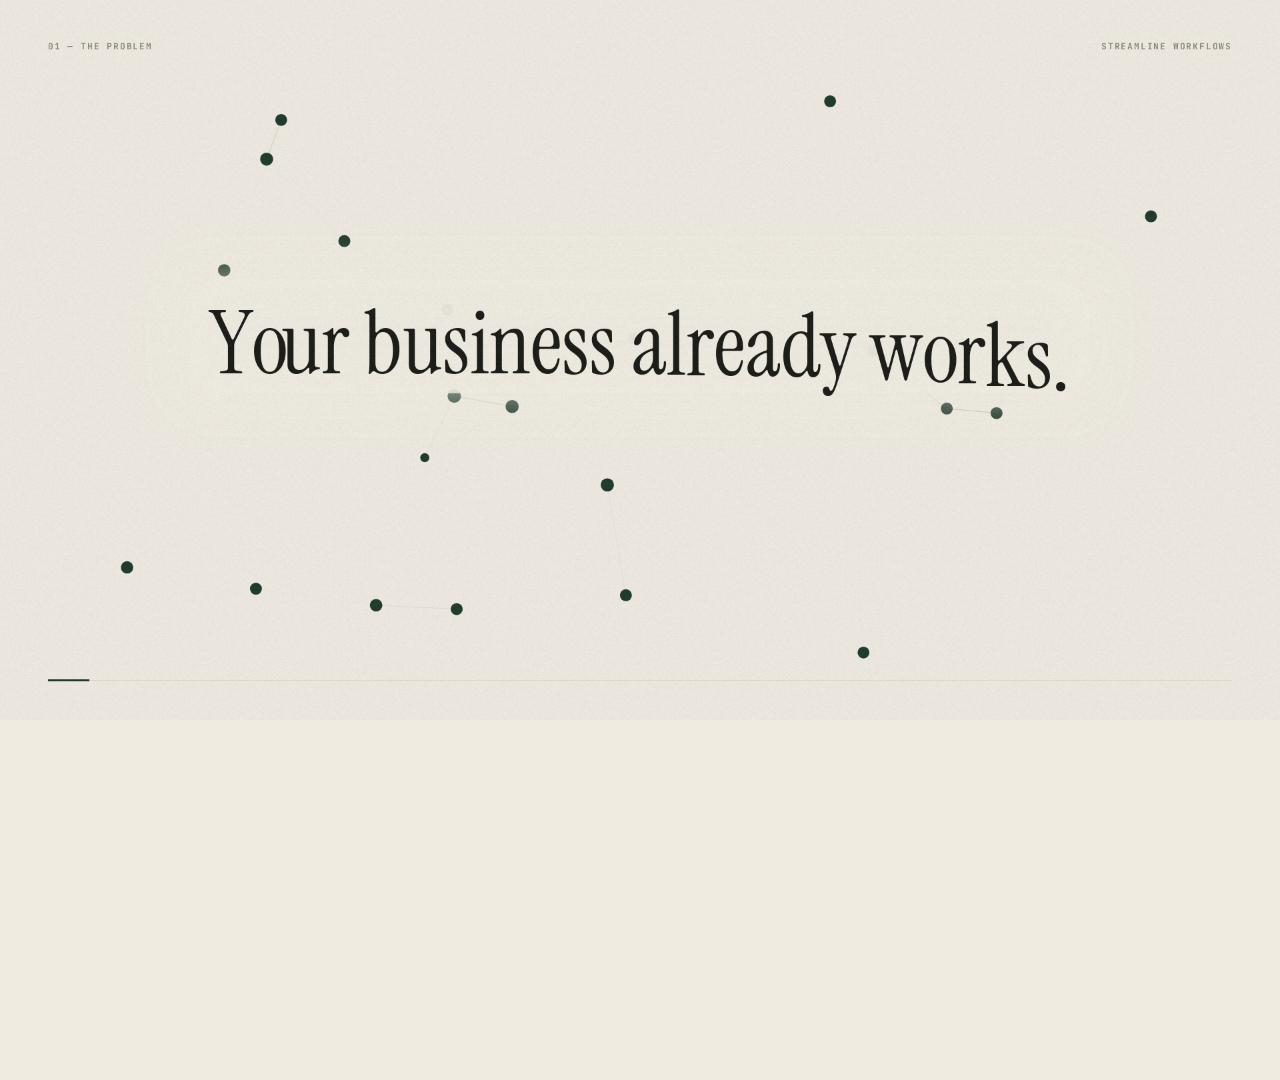
==== commit 07b0ec0a: "Redo Streamline film to the Brand Guidelines v1.0 Rebuilds the film around the eight-node mark and t" ====
--- a/video/index.html
+++ b/video/index.html
@@ -2,41 +2,33 @@
 <html lang="en">
 <head>
 <meta charset="utf-8">
-<title>Streamline Motion Film</title>
+<title>Streamline Workflows Film</title>
 <link rel="stylesheet" href="fonts.css">
 <style>
-  html,body{margin:0;background:#06070B;overflow:hidden}
-  #root{position:relative;width:1920px;height:1080px;overflow:hidden;background:#06070B;transform-origin:0 0}
+  html,body{margin:0;background:#EFEBE1;overflow:hidden}
+  #root{position:relative;width:1920px;height:1080px;overflow:hidden;background:#EFEBE1;transform-origin:0 0}
   #root canvas{position:absolute;left:0;top:0}
-  #stageWrap{position:absolute;inset:0;perspective:1900px;perspective-origin:50% 46%;pointer-events:none}
-  #ui{left:50% !important;top:50% !important;width:1600px;height:900px;border-radius:28px;display:none;
-      box-shadow:0 90px 220px rgba(123,108,255,.30),0 0 0 1px rgba(255,255,255,.05);transform-origin:50% 50%}
 </style>
 </head>
 <body>
 <div id="root">
   <canvas id="bg" width="1920" height="1080"></canvas>
-  <div id="stageWrap"><canvas id="ui" width="2400" height="1350"></canvas></div>
   <canvas id="fx" width="1920" height="1080"></canvas>
 </div>
 <script>
 /* =====================================================================
-   STREAMLINE — a 60s motion film. Every frame is a pure function of t.
+   STREAMLINE WORKFLOWS — 60s brand film.
+   Story = the mark: scattered nodes -> one row resolved.
+   Every frame is a pure function of t.
    ===================================================================== */
 const W=1920,H=1080,CX=960,CY=540,DURATION=60;
-const bgC=document.getElementById('bg'),fxC=document.getElementById('fx'),uiC=document.getElementById('ui');
-const bg=bgC.getContext('2d'),fx=fxC.getContext('2d'),ui=uiC.getContext('2d');
-const UIS=1.5; // ui canvas supersampling
-
-const COPY={
-  brand:'Streamline',
-  url:'streamline-workflows-site.vercel.app',
-  prompt:'every team runs on workflows.',
-};
-const C={bg:'#06070B',ink:'#F3F5FA',soft:'#AEB6C8',muted:'#7D869A',dim:'#2A3142',
-  indigo:'#7B6CFF',violet:'#9D8CFF',cyan:'#2EE6D6',lime:'#D4FF4F',coral:'#FF5A5F',amber:'#FFB547',
-  panel:'#0B0E15',card:'#121722'};
-const F={d:'"Space Grotesk"',s:'"Instrument Serif"',m:'"JetBrains Mono"'};
+const bgC=document.getElementById('bg'),fxC=document.getElementById('fx');
+const bg=bgC.getContext('2d'),fx=fxC.getContext('2d');
+
+/* Brand guidelines v1.0 */
+const B={forest:'#1E3B2C',cream:'#EFEBE1',ember:'#C2410C',sage:'#8FBF9F',ink:'#1A1A17',slate:'#4A4A42',rule:'#DED8CA',paper:'#F7F4EC',muted:'#7A7A6E',white:'#FFFFFF'};
+const F={a:'Archivo',s:'"Instrument Serif"',m:'"JetBrains Mono"'};
+const COPY={url:'streamline-workflows-site.vercel.app'};
 
 /* ---------- math ---------- */
 const clamp=(x,a=0,b=1)=>x<a?a:x>b?b:x;
@@ -44,750 +36,429 @@
 const inv=(a,b,x)=>clamp((x-a)/(b-a));
 const frac=x=>x-Math.floor(x);
 const E={
-  lin:x=>x,
-  inCubic:x=>x*x*x, outCubic:x=>1-(1-x)**3, inOutCubic:x=>x<.5?4*x*x*x:1-(-2*x+2)**3/2,
-  outQuint:x=>1-(1-x)**5, inQuint:x=>x**5,
-  outExpo:x=>x>=1?1:1-2**(-10*x), inExpo:x=>x<=0?0:2**(10*x-10),
+  lin:x=>x,inQuad:x=>x*x,
+  inCubic:x=>x*x*x,outCubic:x=>1-(1-x)**3,inOutCubic:x=>x<.5?4*x*x*x:1-(-2*x+2)**3/2,
+  outQuart:x=>1-(1-x)**4,outQuint:x=>1-(1-x)**5,
+  outExpo:x=>x>=1?1:1-2**(-10*x),inExpo:x=>x<=0?0:2**(10*x-10),
   inOutExpo:x=>x<=0?0:x>=1?1:x<.5?2**(20*x-10)/2:(2-2**(-20*x+10))/2,
-  outBack:x=>{const c1=1.6,c3=c1+1;return 1+c3*(x-1)**3+c1*(x-1)**2},
+  outBack:x=>{const c1=1.25,c3=c1+1;return 1+c3*(x-1)**3+c1*(x-1)**2},
   inOutSine:x=>-(Math.cos(Math.PI*x)-1)/2,
 };
-const spring=(a,f=1.8,d=6.5)=>a<=0?0:1-Math.exp(-d*a)*Math.cos(f*Math.PI*2*a);
+const spring=(a,f=1.6,d=7)=>a<=0?0:1-Math.exp(-d*a)*Math.cos(f*Math.PI*2*a);
 const hash=n=>frac(Math.sin(n*127.1+311.7)*43758.5453);
 function rng(seed){return()=>{seed|=0;seed=seed+0x6D2B79F5|0;let t=Math.imul(seed^seed>>>15,1|seed);t=t+Math.imul(t^t>>>7,61|t)^t;return((t^t>>>14)>>>0)/4294967296}}
 function rgb(h){const n=parseInt(h.slice(1),16);return[n>>16&255,n>>8&255,n&255]}
 function A(h,a){const[r,g,b]=rgb(h);return`rgba(${r},${g},${b},${a})`}
-function mix(h1,h2,k,a=1){const p=rgb(h1),q=rgb(h2);return`rgba(${p.map((v,i)=>Math.round(lerp(v,q[i],k))).join(',')},${a})`}
-
-/* ---------- text ---------- */
-function font(ctx,size,fam=F.d,weight=700,italic=false,ls=0){ctx.font=`${italic?'italic ':''}${weight} ${size}px ${fam}`;ctx.letterSpacing=ls+'px'}
-function grad(c1,c2){return(ctx,x0,w,y,s)=>{const g=ctx.createLinearGradient(x0,y-s,x0+w,y);g.addColorStop(0,c1);g.addColorStop(1,c2);return g}}
-function measure(ctx,str,o){font(ctx,o.size,o.fam||F.d,o.weight??700,o.italic,o.ls||0);return ctx.measureText(str).width}
-/* per-letter masked reveal */
+function mix(h1,h2,k,a=1){const p=rgb(h1),q=rgb(h2);return`rgba(${p.map((v,i)=>Math.round(lerp(v,q[i],clamp(k)))).join(',')},${a})`}
+
+/* ---------- type ---------- */
+function font(ctx,size,fam=F.a,weight=400,italic=false,ls=0){ctx.font=`${italic?'italic ':''}${weight} ${size}px ${fam}`;ctx.letterSpacing=ls+'px'}
+function measure(ctx,str,o){font(ctx,o.size,o.fam||F.a,o.weight??400,o.italic,o.ls||0);return ctx.measureText(str).width}
 function reveal(ctx,str,x,y,o){
-  const{size=100,fam=F.d,weight=700,italic=false,ls=0,fill=C.ink,align='left',t0=0,st=.035,dur=.8,rise=1.05,
-    ez=E.outQuint,out=null,outDur=.45,outSt=.018,clip=true,alpha=1,t=T,blur=false}=o;
+  const{size=100,fam=F.a,weight=400,italic=false,ls=0,fill=B.ink,align='left',t0=0,st=.03,dur=.8,rise=1.05,
+    ez=E.outQuint,out=null,outDur=.45,outSt=.012,clip=true,alpha=1,t=T}=o;
   font(ctx,size,fam,weight,italic,ls);
   const w=ctx.measureText(str).width;
   const x0=align==='center'?x-w/2:align==='right'?x-w:x;
+  if(t<t0-.01)return w;
   ctx.save();
-  if(clip){ctx.beginPath();ctx.rect(x0-size,y-size*1.08,w+size*2,size*1.45);ctx.clip()}
-  ctx.fillStyle=typeof fill==='function'?fill(ctx,x0,w,y,size):fill;
-  ctx.textBaseline='alphabetic';ctx.textAlign='left';
+  if(clip){ctx.beginPath();ctx.rect(x0-size,y-size*1.08,w+size*2,size*1.42);ctx.clip()}
+  ctx.fillStyle=fill;ctx.textBaseline='alphabetic';ctx.textAlign='left';
   for(let i=0;i<str.length;i++){
     const ch=str[i];if(ch===' ')continue;
     const xi=x0+ctx.measureText(str.slice(0,i)).width;
     const p=ez(inv(t0+i*st,t0+i*st+dur,t));
-    let dy=(1-p)*size*rise,a=clamp(p*1.4);
+    let dy=(1-p)*size*rise,a=clamp(p*1.5);
     if(out!=null){const q=E.inCubic(inv(out+i*outSt,out+i*outSt+outDur,t));dy-=q*size*rise;a*=1-q}
     if(a<=.002)continue;
-    ctx.globalAlpha=a*alpha;
-    ctx.fillText(ch,xi,y+dy);
+    ctx.globalAlpha=a*alpha;ctx.fillText(ch,xi,y+dy);
   }
   ctx.restore();return w;
 }
-
-/* ---------- shapes ---------- */
+/* several styled runs on one line, centred */
+function runs(ctx,parts,cx,y,common){
+  const ws=parts.map(p=>measure(ctx,p.s,{...common,...p}));const tot=ws.reduce((a,b)=>a+b,0);let x=cx-tot/2;
+  parts.forEach((p,i)=>{reveal(ctx,p.s,x,y,{...common,...p});x+=ws[i]});return tot;
+}
 function rr(ctx,x,y,w,h,r){ctx.beginPath();ctx.roundRect(x,y,w,h,r)}
-function glyph(ctx,kind,s,col,lw=.085){
-  ctx.save();ctx.scale(s,s);ctx.strokeStyle=col;ctx.fillStyle=col;ctx.lineWidth=lw;ctx.lineCap='round';ctx.lineJoin='round';
-  const P=(pts,close=true,fill=false)=>{ctx.beginPath();pts.forEach(([x,y],i)=>i?ctx.lineTo(x,y):ctx.moveTo(x,y));if(close)ctx.closePath();fill?ctx.fill():ctx.stroke()};
-  switch(kind){
-    case'bolt':P([[.08,-.46],[-.26,.06],[-.01,.06],[-.1,.46],[.27,-.09],[.02,-.09]],true,true);break;
-    case'spark':{ctx.beginPath();for(let k=0;k<8;k++){const r=k%2?.12:.44,a=k*Math.PI/4-Math.PI/2;k?ctx.lineTo(Math.cos(a)*r,Math.sin(a)*r):ctx.moveTo(Math.cos(a)*r,Math.sin(a)*r)}ctx.closePath();ctx.fill();
-      ctx.beginPath();ctx.arc(.3,-.3,.06,0,7);ctx.fill();break}
-    case'cond':P([[0,-.4],[.4,0],[0,.4],[-.4,0]]);ctx.beginPath();ctx.arc(0,0,.08,0,7);ctx.fill();break;
-    case'send':P([[-.36,0],[.3,0]],false);P([[.08,-.22],[.32,0],[.08,.22]],false);break;
-    case'mail':rr(ctx,-.4,-.28,.8,.56,.08);ctx.stroke();P([[-.36,-.22],[0,.04],[.36,-.22]],false);break;
-    case'chat':rr(ctx,-.4,-.32,.8,.52,.14);ctx.stroke();P([[-.18,.2],[-.26,.38],[.0,.2]],false);for(let k=-1;k<=1;k++){ctx.beginPath();ctx.arc(k*.16,-.06,.05,0,7);ctx.fill()}break;
-    case'doc':P([[-.3,-.42],[.12,-.42],[.3,-.24],[.3,.42],[-.3,.42]]);P([[-.14,-.06],[.16,-.06]],false);P([[-.14,.1],[.16,.1]],false);P([[-.14,.26],[.06,.26]],false);break;
-    case'cal':rr(ctx,-.38,-.32,.76,.7,.08);ctx.stroke();P([[-.38,-.12],[.38,-.12]],false);P([[-.18,-.44],[-.18,-.24]],false);P([[.18,-.44],[.18,-.24]],false);
-      for(let i=0;i<3;i++)for(let j=0;j<2;j++){ctx.beginPath();ctx.arc(-.2+i*.2,.04+j*.17,.045,0,7);ctx.fill()}break;
-    case'db':ctx.beginPath();ctx.ellipse(0,-.28,.34,.12,0,0,7);ctx.stroke();P([[-.34,-.28],[-.34,.28]],false);P([[.34,-.28],[.34,.28]],false);
-      ctx.beginPath();ctx.ellipse(0,.28,.34,.12,0,0,Math.PI);ctx.stroke();ctx.beginPath();ctx.ellipse(0,0,.34,.12,0,0,Math.PI);ctx.stroke();break;
-    case'card':rr(ctx,-.42,-.28,.84,.56,.08);ctx.stroke();ctx.fillRect(-.42,-.16,.84,.1);ctx.fillRect(-.3,.1,.2,.06);break;
-    case'cloud':ctx.beginPath();ctx.moveTo(-.3,.22);ctx.arc(-.22,.06,.16,Math.PI*.5,Math.PI*1.4);ctx.arc(.0,-.08,.24,Math.PI*1.1,Math.PI*1.95);ctx.arc(.24,.08,.14,-Math.PI*.4,Math.PI*.5);ctx.closePath();ctx.stroke();break;
-    case'chart':for(let k=0;k<3;k++){const hh=[.3,.52,.74][k];rr(ctx,-.34+k*.26,.38-hh,.16,hh,.03);ctx.fill()}break;
-    case'bell':ctx.beginPath();ctx.moveTo(-.3,.22);ctx.quadraticCurveTo(-.24,.12,-.24,-.04);ctx.arc(0,-.04,.24,Math.PI,0);ctx.quadraticCurveTo(.24,.12,.3,.22);ctx.closePath();ctx.stroke();ctx.beginPath();ctx.arc(0,.32,.07,0,7);ctx.fill();break;
-    case'user':ctx.beginPath();ctx.arc(0,-.14,.16,0,7);ctx.stroke();ctx.beginPath();ctx.arc(0,.44,.32,Math.PI*1.1,Math.PI*1.9);ctx.stroke();break;
-    case'code':P([[-.14,-.26],[-.38,0],[-.14,.26]],false);P([[.14,-.26],[.38,0],[.14,.26]],false);P([[.07,-.34],[-.07,.34]],false);break;
-    case'grid':rr(ctx,-.38,-.34,.76,.68,.06);ctx.stroke();P([[-.38,-.1],[.38,-.1]],false);P([[-.38,.12],[.38,.12]],false);P([[-.12,-.34],[-.12,.34]],false);P([[.12,-.34],[.12,.34]],false);break;
-    case'check':P([[-.3,0],[-.08,.22],[.32,-.2]],false);break;
-    case'clock':ctx.beginPath();ctx.arc(0,0,.36,0,7);ctx.stroke();P([[0,-.2],[0,0],[.16,.1]],false);break;
-  }
-  ctx.restore();
-}
-function cursor(ctx,x,y,s=1,a=1){
-  ctx.save();ctx.translate(x,y);ctx.scale(1.35*s,1.35*s);ctx.globalAlpha=a;
-  ctx.beginPath();[[0,0],[0,26],[7,20],[12,31],[16,29],[11,18.5],[20,18.5]].forEach(([px,py],i)=>i?ctx.lineTo(px,py):ctx.moveTo(px,py));ctx.closePath();
-  ctx.shadowColor='rgba(0,0,0,.5)';ctx.shadowBlur=10;ctx.shadowOffsetY=4;ctx.fillStyle='#fff';ctx.fill();ctx.shadowColor='transparent';
-  ctx.lineWidth=1.4;ctx.strokeStyle='#0A0C10';ctx.stroke();ctx.restore();
-}
-
-/* ---------- the Streamline mark: an S-flow between two nodes ---------- */
-const SWEEP1=1.5*Math.PI-.2,SWEEP2=1.5*Math.PI+.2,SWEEP=SWEEP1+SWEEP2;
-function sPt(s){const r=.25,d=s*SWEEP;
-  if(d<SWEEP1){const a=-.2-d;return[r*Math.cos(a),-.25+r*Math.sin(a)]}
-  const a=-Math.PI/2+(d-SWEEP1);return[r*Math.cos(a),.25+r*Math.sin(a)]}
-function drawMark(ctx,x,y,u,{prog=1,t=T,alpha=1,flow=true,nodeT=-9,endT=-9,glow=1}={}){
-  ctx.save();ctx.translate(x,y);ctx.globalAlpha=alpha;
-  const g=ctx.createLinearGradient(u*.3,-u*.5,-u*.3,u*.5);g.addColorStop(0,C.violet);g.addColorStop(.5,C.indigo);g.addColorStop(1,C.cyan);
-  if(prog>0){
-    ctx.beginPath();const N=90,n=Math.max(2,Math.round(N*prog));
-    for(let i=0;i<=n;i++){const[px,py]=sPt(i/n*prog);i?ctx.lineTo(px*u,py*u):ctx.moveTo(px*u,py*u)}
-    ctx.lineCap='round';ctx.lineJoin='round';
-    if(glow){ctx.shadowColor=A(C.indigo,.8*glow);ctx.shadowBlur=u*.25}
-    ctx.strokeStyle=g;ctx.lineWidth=u*.14;ctx.stroke();ctx.shadowBlur=0;
-    // inner highlight
-    ctx.strokeStyle='rgba(255,255,255,.18)';ctx.lineWidth=u*.035;ctx.stroke();
-  }
-  if(flow&&prog>=1){
-    ctx.globalCompositeOperation='lighter';
-    for(let i=0;i<14;i++){const s=frac(i/14+t*.32);const[px,py]=sPt(s);const r=u*.022*(1-Math.abs(s-.5)*.8);
-      ctx.fillStyle=`rgba(255,255,255,${.75*alpha})`;ctx.beginPath();ctx.arc(px*u,py*u,r,0,7);ctx.fill()}
-    ctx.globalCompositeOperation='source-over';
-  }
-  // start node (lime), end node (ring)
-  const ns=clamp(spring(t-nodeT,1.6,7),0,1.3);
-  if(ns>0){const[px,py]=sPt(0);ctx.fillStyle=C.lime;ctx.shadowColor=A(C.lime,.7);ctx.shadowBlur=u*.2*glow;
-    ctx.beginPath();ctx.arc(px*u,py*u,u*.09*ns,0,7);ctx.fill();ctx.shadowBlur=0}
-  const es=clamp(spring(t-endT,1.6,7),0,1.3);
-  if(es>0){const[px,py]=sPt(1);ctx.strokeStyle=C.cyan;ctx.lineWidth=u*.045;ctx.fillStyle=C.bg;
-    ctx.beginPath();ctx.arc(px*u,py*u,u*.075*es,0,7);ctx.fill();ctx.stroke()}
-  ctx.restore();
-}
-function lockup(ctx,cx,cy,{t0,size=170,alpha=1,t=T,out=null}){
-  // returns geometry; draws mark (animated) and wordmark reveal
-  const u=size*1.18;
-  const tw=measure(ctx,COPY.brand,{size,ls:-size*.04});
-  const mw=u*.62,gap=size*.28,total=mw+gap+tw,left=cx-total/2;
-  const k=E.outExpo(inv(t0+.95,t0+1.75,t));
-  const bigU=size*2;
-  const mx=lerp(cx,left+mw/2,k),mu=lerp(bigU,u,k),my=lerp(cy,cy-size*.02,k);
-  const prog=E.inOutCubic(inv(t0,t0+.9,t));
-  let oa=alpha;if(out!=null)oa*=1-E.inCubic(inv(out,out+.5,t));
-  drawMark(ctx,mx,my,mu,{prog,t,alpha:oa,nodeT:t0,endT:t0+.88});
-  reveal(ctx,COPY.brand,left+mw+gap,cy+size*.36,{size,ls:-size*.04,t0:t0+1.1,st:.04,dur:.9,t,alpha:oa,out:out!=null?out:null});
-  return{mx,my,mu,left,total};
-}
-
-/* ---------- ambient flow field (the film's motif) ---------- */
-function streamField(ctx,t,{alpha=1,R=0,cx=CX,cy=CY,n=46,sx=.42,speed=1,amp=1}){
-  if(alpha<=0)return;
-  ctx.save();
-  for(let i=0;i<n;i++){
-    const y0=((i+.5)/n-.5)*H*1.25;
-    const near=Math.exp(-(y0*y0)/(2*260*260));
-    ctx.beginPath();
-    for(let x=-40;x<=W+40;x+=14){
-      const wave=(Math.sin(x*.0042+t*.8+i*.45)*16+Math.sin(x*.0016-t*.45+i*1.3)*26)*amp;
-      let y=y0+wave;const dx=(x-cx)*sx;
-      if(R>0){const r2=dx*dx+y*y;y+=R*R*y/(r2+R*R*.32)}
-      x===-40?ctx.moveTo(x,cy+y):ctx.lineTo(x,cy+y);
-    }
-    const g=ctx.createLinearGradient(0,0,W,0);
-    g.addColorStop(0,A(C.indigo,0));g.addColorStop(.3,A(C.indigo,1));g.addColorStop(.7,A(C.cyan,1));g.addColorStop(1,A(C.cyan,0));
-    ctx.strokeStyle=g;ctx.lineWidth=1.2;ctx.globalAlpha=alpha*(.10+.16*near);ctx.setLineDash([]);ctx.stroke();
-    ctx.lineWidth=2.4;ctx.globalAlpha=alpha*(.35+.5*near);ctx.setLineDash([2,26+(i%4)*9]);ctx.lineDashOffset=-(t*150*speed+i*37);ctx.stroke();
-  }
-  ctx.setLineDash([]);ctx.restore();
+function dot(ctx,x,y,r,col,a=1){if(r<=.05||a<=0)return;const ga=ctx.globalAlpha;ctx.globalAlpha=ga*a;ctx.fillStyle=col;ctx.beginPath();ctx.arc(x,y,r,0,7);ctx.fill();ctx.globalAlpha=ga}
+function pill(ctx,l,r_,y,h,col,a=1){if(r_-l<.5||a<=0)return;const ga=ctx.globalAlpha;ctx.globalAlpha=ga*a;ctx.fillStyle=col;rr(ctx,l,y-h/2,Math.max(h,r_-l),h,h/2);ctx.fill();ctx.globalAlpha=ga}
+
+/* ---------- the mark (viewBox 100: nodes r7 at cols 18/44/70, rows 22/50/78; bar 37→84) ---------- */
+const MK_DOTS=[[18,22],[44,22],[70,22],[18,50],[18,78],[44,78],[70,78]];
+function lockGeom(ctx,size,cx,cy){
+  const S=size*.76/44, tw=measure(ctx,'Streamline',{size,weight:700,ls:-size*.035}), gap=size*28/44;
+  const total=73*S+gap+tw, left=cx-total/2;     // mark's visual box spans units 11..84
+  return{S,size,cy,mx:left+39*S,my:cy,textX:left+73*S+gap};
+}
+function drawLockText(ctx,G,t0,{out=null,t=T,name=B.forest,sub=B.muted}={}){
+  const size=G.size;
+  reveal(ctx,'Streamline',G.textX,G.cy-.1*size,{size,weight:700,ls:-size*.035,fill:name,t0,st:.035,dur:.8,out,t});
+  reveal(ctx,'WORKFLOWS',G.textX+2,G.cy+.37*size,{size:size*.341,fam:F.m,ls:size*.341*.3,fill:sub,t0:t0+.35,st:.04,dur:.6,out:out!=null?out+.05:null,t});
+}
+function drawMark(ctx,M0x,M0y,S,{dotCol=B.forest,barCol=B.ember,sc=[1,1,1,1,1,1,1],barL=37,barR=84,alpha=1}={}){
+  MK_DOTS.forEach(([u,v],i)=>dot(ctx,M0x+(u-50)*S,M0y+(v-50)*S,7*S*sc[i],dotCol,alpha));
+  if(barR>barL)pill(ctx,M0x+(barL-50)*S,M0x+(barR-50)*S,M0y,14*S,barCol,alpha);
 }
 
 /* ---------- grain ---------- */
 const GRAIN=[...Array(6)].map((_,k)=>{const c=document.createElement('canvas');c.width=c.height=256;const g=c.getContext('2d');const d=g.createImageData(256,256);const r=rng(99+k);
   for(let i=0;i<d.data.length;i+=4){const v=r()*255;d.data[i]=d.data[i+1]=d.data[i+2]=v;d.data[i+3]=255}g.putImageData(d,0,0);return c});
-
 let T=0,FI=0;
 
 /* =====================================================================
-   BACKGROUND
-   ===================================================================== */
+   GROUND — cream / forest, with slit, iris and wipe transitions
+   ===================================================================== */
+const SLIT_Y=CY-30;
+function onForest(t){return(t>=21.15&&t<41.0)||(t>=47.65&&t<53.7)}
 function drawBG(t){
-  bg.setTransform(1,0,0,1,0,0);bg.globalAlpha=1;bg.globalCompositeOperation='source-over';
-  bg.fillStyle=C.bg;bg.fillRect(0,0,W,H);
-  // scene-tinted glow
-  const chaos=inv(3.6,4.2,t)*(1-inv(12.4,13.2,t));
-  const blobs=[
-    {x:CX+Math.sin(t*.3)*240,y:CY-160+Math.cos(t*.23)*80,r:900,c:chaos>.01?mix(C.indigo,C.coral,chaos):C.indigo,a:.16+.06*chaos},
-    {x:CX+420+Math.cos(t*.2)*200,y:CY+260,r:800,c:C.cyan,a:.07*(1-chaos)},
-  ];
-  for(const b of blobs){const g=bg.createRadialGradient(b.x,b.y,0,b.x,b.y,b.r);
-    g.addColorStop(0,b.c.startsWith('#')?A(b.c,b.a):b.c.replace(/[\d.]+\)$/,b.a+')'));g.addColorStop(1,'rgba(0,0,0,0)');bg.fillStyle=g;bg.fillRect(0,0,W,H)}
-  // dot grid
-  const off=(t*10)%48;
-  bg.fillStyle=chaos>.5?'rgba(255,120,120,.07)':'rgba(170,180,210,.075)';
-  for(let x=-48+off;x<W+48;x+=48)for(let y=-48+off*.5;y<H+48;y+=48)bg.fillRect(x,y,2,2);
-}
-
-/* =====================================================================
-   00 PROLOGUE  (0 – 4s)
-   ===================================================================== */
-function sPrologue(t){
-  const k3=inv(3.0,4.0,t),fade=1-inv(3.85,4.15,t);
-  const L=E.inOutCubic(inv(1.9,3.0,t))*1150;
-  bg.save();bg.globalAlpha=fade;
-  if(L>1){
-    for(let j=0;j<7;j++){
-      if(j>0&&k3<=0)break;
-      bg.beginPath();
-      for(let x=-L;x<=L;x+=8){
-        const env=Math.sin(Math.PI*(x+L)/(2*L));
-        const calm=Math.sin(x*.008-t*4)*22*env;
-        const ch=k3*k3*(Math.sin(x*.021*(1+j*.35)+t*(9+j)+j*2)*110+Math.sin(x*.063+j*5-t*14)*46)*env*(j===0?.5:1);
-        const y=CY+calm+ch*(1+j*.12);
-        x===-L?bg.moveTo(CX+x,y):bg.lineTo(CX+x,y);
-      }
-      const g=bg.createLinearGradient(CX-L,0,CX+L,0);
-      if(j===0){g.addColorStop(0,mix(C.indigo,C.coral,k3));g.addColorStop(1,mix(C.cyan,C.coral,k3*.6))}
-      else{g.addColorStop(0,A(C.coral,.9));g.addColorStop(1,A(C.amber,.6))}
-      bg.strokeStyle=g;bg.lineWidth=j===0?3:1.6;bg.globalAlpha=fade*(j===0?1:k3*.85);
-      bg.shadowColor=j===0?A(C.indigo,.9):'transparent';bg.shadowBlur=j===0?18:0;bg.stroke();bg.shadowBlur=0;
+  bg.setTransform(1,0,0,1,0,0);bg.globalAlpha=1;
+  bg.fillStyle=B.cream;bg.fillRect(0,0,W,H);
+  bg.fillStyle=B.forest;
+  if(t>=20.9&&t<41.4){
+    if(t<21.45){const h=H*1.2*E.inOutExpo(inv(20.9,21.45,t));bg.fillRect(0,SLIT_Y-h/2,W,h)}else bg.fillRect(0,0,W,H);
+    if(t>=40.6){bg.fillStyle=B.cream;bg.beginPath();bg.arc(CX,CY,E.inOutExpo(inv(40.6,41.4,t))*1200,0,7);bg.fill()}
+  }
+  if(t>=47.35&&t<54.0){
+    if(t<47.95){const k=E.inOutExpo(inv(47.35,47.95,t));bg.fillRect(0,H*(1-k),W,H*k)}
+    else if(t<53.4)bg.fillRect(0,0,W,H);
+    else{const h=H*(1-E.inOutExpo(inv(53.4,54.0,t)));const c=CY-70*E.inOutExpo(inv(53.35,54.25,t));bg.fillRect(0,c-h/2,W,h)}
+  }
+}
+
+/* =====================================================================
+   01 PROBLEM (0–12s) + 02 FIX (12–17s) + IDENTITY (17–21.4s)
+   one continuous node system
+   ===================================================================== */
+const NA=(()=>{const r=rng(5);return[...Array(72)].map((_,i)=>({bx:140+r()*(W-280),by:130+r()*(H-260),ax:30+r()*80,ay:30+r()*70,fx:.25+r()*.5,fy:.25+r()*.5,p:r()*6.28,
+  t0:i===0?.3:.75+3.1*(i/72)**.75+r()*.08}))})();
+NA[0].bx=CX;NA[0].by=CY-40;NA[0].ax=NA[0].ay=10;
+function posA(n,t){const tt=t+.11*Math.max(0,t-5)**2;return[n.bx+Math.sin(tt*n.fx+n.p)*n.ax,n.by+Math.cos(tt*n.fy+n.p*1.3)*n.ay]}
+const CHIPS=[
+  {s:'Quotes rebuilt by hand in three systems',t0:7.55,x:150,y:170},
+  {s:'No single source for job status',t0:7.95,x:1290,y:220},
+  {s:'Reporting assembled the night before',t0:8.35,x:170,y:820},
+  {s:'The same order, retyped. Again.',t0:8.75,x:1270,y:870},
+  {s:'Approvals waiting in an inbox',t0:9.15,x:780,y:980},
+];
+// grid (3 × 9) in mark units; S=7.5 px/unit, unit 50 at (420, CY)
+const G0={S:7.5,mx:420,my:CY};
+function halo(ctx,x,y,w,h,a,col=B.cream){if(a<=0)return;ctx.save();ctx.globalAlpha=a;ctx.shadowColor=col;ctx.shadowBlur=70;ctx.fillStyle=col;ctx.fillRect(x,y,w,h);ctx.restore()}
+
+function sNodes(t){
+  const G=lockGeom(fx,118,CX,SLIT_Y);
+  // ---- grid parameters (grid condenses into the mark)
+  const k1=E.inOutExpo(inv(16.3,17.25,t));
+  const S=lerp(G0.S,G.S,k1),mx=lerp(G0.mx,G.mx,k1),my=lerp(G0.my,G.my,k1);
+  const rPx=lerp(15,7*G.S,k1),rU=rPx/S;
+  const P=(u,v)=>[mx+(u-50)*S,my+(v-50)*S];
+  // fused bar head (units)
+  let barR=-1;
+  if(t>=14.85){barR=lerp(44+rU,226+rU,E.inOutCubic(inv(14.85,16.0,t)));barR=lerp(barR,84,E.inOutCubic(inv(16.05,16.75,t)))}
+  // ---- A: tangled network
+  if(t<12.7){
+    const pts=NA.map(n=>posA(n,Math.min(t,12)));
+    const la=(1-inv(12.0,12.5,t));
+    bg.lineWidth=1.3;
+    for(let i=0;i<pts.length;i++){if(t<NA[i].t0)continue;for(let j=i+1;j<pts.length;j++){if(t<NA[j].t0)continue;
+      const d=Math.hypot(pts[i][0]-pts[j][0],pts[i][1]-pts[j][1]);if(d>190)continue;
+      const g=Math.min(inv(NA[i].t0,NA[i].t0+.4,t),inv(NA[j].t0,NA[j].t0+.4,t));
+      bg.strokeStyle=A(B.slate,(1-d/190)*.38*la*g);bg.beginPath();bg.moveTo(pts[i][0],pts[i][1]);bg.lineTo(pts[j][0],pts[j][1]);bg.stroke()}}
+  }
+  // ---- nodes: A positions → grid slots → mark
+  for(let i=0;i<NA.length;i++){
+    const n=NA[i];if(t<n.t0)continue;
+    const pop=clamp(spring(t-n.t0,1.5,7),0,1.25);
+    const s=i%27,row=Math.floor(s/9),col=s%9,u=18+26*col,v=[22,50,78][row];
+    const ta=12.0+col*.05+row*.025,tb=ta+.75;
+    const q=E.outBack(inv(ta,tb,t));
+    const a0=posA(n,Math.min(t,12));const[gx,gy]=P(u,v);
+    let x=lerp(a0[0],gx,q),y=lerp(a0[1],gy,q);
+    let r=lerp(9*pop,rPx,E.outCubic(inv(ta,tb,t)));
+    let al=1;
+    if(i>=27){al=1-inv(tb-.25,tb,t);if(al<=0)continue}
+    else{
+      const wv=Math.exp(-((col-(t-13.4)*11)**2)/1.5);if(t>13.4&&t<14.6)r*=1+.35*wv;   // ripple
+      if(v===50&&col>=1&&barR>0)r*=t>=16.0?0:1-inv(u-rU-6,u+2,barR);                         // absorbed by the bar
+      if(v!==50&&col>=3)r*=1-E.inCubic(inv(16.0+(8-col)*.045,16.28+(8-col)*.045,t)); // extra columns leave
+      if(t>=20.1){const mi={0:0,1:1,2:2,9:3,18:4,19:5,20:6}[s]??0;r*=1-E.inCubic(inv(20.1+mi*.03,20.4+mi*.03,t))}
     }
-  }
-  bg.globalAlpha=fade;
-  // beat pulses
-  for(let b=.5;b<4;b+=.5){const a=t-b;if(a>0&&a<.9){bg.strokeStyle=A(C.cyan,(1-a/.9)*.45);bg.lineWidth=1.5;bg.beginPath();bg.arc(CX,CY,8+E.outCubic(a/.9)*110,0,7);bg.stroke()}}
-  const dr=8*clamp(spring(t-.2,1.4,6),0,1.4);
-  const jx=k3*(hash(FI)-.5)*18,jy=k3*(hash(FI+7)-.5)*18;
-  if(dr>0){bg.fillStyle='#fff';bg.shadowColor=C.cyan;bg.shadowBlur=24;bg.beginPath();bg.arc(CX+jx,CY+jy,dr,0,7);bg.fill();bg.shadowBlur=0}
-  bg.restore();
-
-  // typed prompt
-  const s=COPY.prompt,n=Math.floor(inv(.6,1.85,t)*s.length);
-  if(t>.45){
-    font(fx,34,F.m,400,false,0);
-    const full=fx.measureText('›  '+s).width,x0=CX-full/2,y=CY-110;
-    const shown='›  '+s.slice(0,n);
-    const draw=(dx,col)=>{fx.fillStyle=col;fx.fillText(shown,x0+dx,y)};
-    fx.save();fx.globalAlpha=fade*clamp((t-.45)/.2);
-    if(k3>0){fx.globalCompositeOperation='lighter';draw(k3*22*(hash(FI*3)-.2),A(C.coral,.8));draw(-k3*22*hash(FI*5),A(C.cyan,.8));fx.globalCompositeOperation='source-over'}
-    draw(0,'#B7BFD0');
-    fx.fillStyle=C.cyan;fx.fillText('›',x0,y);
-    if(n<s.length||Math.floor(t*2.2)%2===0){const cw=fx.measureText(shown).width;fx.fillStyle=C.cyan;fx.fillRect(x0+cw+6,y-28,16,34)}
+    dot(bg,x,y,r,B.forest,al);
+  }
+  // ---- the fused bar
+  if(barR>0&&t<21.45){
+    let L=P(44-rU,50)[0],R=P(barR,50)[0];
+    const ke=E.inOutExpo(inv(20.35,20.9,t));L=lerp(L,-60,ke);R=lerp(R,W+60,ke);
+    const hPx=2*rPx*lerp(1,.5,ke);
+    pill(bg,L,R,my,hPx,B.ember,1-inv(21.05,21.4,t));
+  }
+  // ---- copy
+  if(t<5.2){
+    const w=measure(fx,'Your business already works.',{size:132,fam:F.s});
+    halo(fx,CX-w/2-30,CY-120,w+60,170,.85*inv(1.1,1.6,t)*(1-inv(4.6,5.0,t)));
+    reveal(fx,'Your business already works.',CX,CY+20,{size:132,fam:F.s,fill:B.ink,align:'center',t0:1.25,st:.022,dur:.9,out:4.55,t});
+  }
+  if(t>4.9&&t<7.9){
+    const parts=[{s:'It just works '},{s:'too hard',italic:true},{s:'.',fill:B.ember}];
+    const tot=parts.map(p=>measure(fx,p.s,{size:132,fam:F.s,italic:p.italic})).reduce((a,b)=>a+b);
+    halo(fx,CX-tot/2-30,CY-120,tot+60,170,.85*inv(4.9,5.3,t)*(1-inv(7.3,7.7,t)));
+    runs(fx,parts.map((p,i)=>({...p,t0:5.0+.4*i})),CX,CY+20,{size:132,fam:F.s,fill:B.ink,st:.03,dur:.9,out:7.25,t});
+  }
+  // chips of specifics
+  CHIPS.forEach((c,ci)=>{
+    if(t<c.t0||t>12.4)return;
+    const a=t-c.t0,s=clamp(spring(a,1.3,7),0,1.15),out=inv(11.75,12.15,t);
+    font(fx,22,F.a,500);const tw=fx.measureText(c.s).width;const w=tw+86,h=58;
+    const x=c.x,y=c.y+Math.sin(t*1.3+ci)*4;
+    if(c.n==null){let bd=1e9;NA.forEach((n,k)=>{if(k>=27||n.t0>c.t0)return;const[px,py]=posA(n,c.t0);const d=Math.hypot(px-(x+w/2),py-(y+h/2));if(d<bd){bd=d;c.n=k}})}
+    const[nx,ny]=posA(NA[c.n],Math.min(t,12));
+    fx.save();fx.globalAlpha=clamp(a*6)*(1-out);
+    fx.strokeStyle=A(B.slate,.6);fx.lineWidth=1.2;fx.beginPath();fx.moveTo(nx,ny);fx.lineTo(x+(nx<x?0:w),y+h/2);fx.stroke();
+    fx.strokeStyle=B.ember;fx.lineWidth=2;fx.beginPath();fx.arc(nx,ny,16+4*Math.sin(a*6),0,7);fx.stroke();
+    fx.translate(x+w/2,y+h/2);fx.scale(lerp(.92,1,s),lerp(.92,1,s));
+    fx.shadowColor='rgba(30,59,44,.12)';fx.shadowBlur=24;fx.shadowOffsetY=8;fx.fillStyle=B.white;fx.fillRect(-w/2,-h/2,w,h);fx.shadowColor='transparent';
+    fx.strokeStyle=B.rule;fx.lineWidth=1;fx.strokeRect(-w/2+.5,-h/2+.5,w-1,h-1);
+    font(fx,14,F.m,500,false,1.5);fx.fillStyle=B.ember;fx.fillText('0'+(ci+1),-w/2+22,7);
+    font(fx,22,F.a,500,false,-.3);fx.fillStyle=B.ink;fx.fillText(c.s,-w/2+64,8);
     fx.restore();
-  }
-}
-
-/* =====================================================================
-   01 CHAOS  (4 – 13.2s)
-   ===================================================================== */
-const CH_NODES=(()=>{const r=rng(7);return[...Array(46)].map(()=>({x:r()*W,y:r()*H,ax:30+r()*90,ay:30+r()*90,fx:.3+r()*1.1,fy:.3+r()*1.1,p:r()*6.28}))})();
-const CH_CARDS=(()=>{
-  const list=[
-    ['Re: Re: Fwd: Q3 plan (final_v7)','MAIL · 2m ago',C.coral,'mail',3],
-    ['@you where is the latest file?','CHAT · now',C.amber,'chat',12],
-    ['Status update due — again','REMINDER · 9:00',C.indigo,'bell',0],
-    ['Meeting moved to 4:30','CALENDAR · 1m',C.cyan,'cal',0],
-    ['Approval pending · 3 days','APPROVALS',C.coral,'doc',5],
-    ['Copy row 48 into the CRM','TODO · overdue',C.amber,'grid',0],
-    ['Who owns this task?','CHAT · #ops',C.indigo,'chat',27],
-    ['Invoice #2291 needs sign-off','FINANCE',C.coral,'card',2],
-    ['Handoff missed: onboarding','ALERT',C.coral,'bell',1],
-    ['Update the tracker (again)','TODO',C.amber,'grid',0],
-    ['Can you resend that?','MAIL · 4m ago',C.indigo,'mail',8],
-    ['47 unread in #general','CHAT',C.cyan,'chat',47],
-    ['Which version is final??','DOCS',C.coral,'doc',0],
-    ['Sync to discuss the sync','CALENDAR',C.amber,'cal',0],
-    ['Export → paste → reformat','SHEETS',C.indigo,'grid',0],
-    ['Following up on my follow-up','MAIL',C.coral,'mail',14],
-  ];
-  const r=rng(11);
-  const spots=[[.2,.18],[.72,.14],[.08,.62],[.78,.7],[.42,.08],[.6,.86],[.18,.88],[.86,.38],[.02,.34],[.5,.74],[.3,.5],[.66,.42],[.12,.08],[.82,.9],[.36,.3],[.54,.2]];
-  return list.map((c,i)=>({title:c[0],sub:c[1],col:c[2],icon:c[3],badge:c[4],
-    x:spots[i][0]*W+(r()-.5)*60,y:spots[i][1]*H+(r()-.5)*40,rot:(r()-.5)*.14,t0:4.15+i*.46+r()*.12,dx:(r()-.5)*40,dy:(r()-.5)*30}));
-})();
-const SLAMS=[[4.0,'Tabs.'],[5.0,'Pings.'],[6.0,'Handoffs.'],[7.0,'Spreadsheets.'],[8.0,'Follow-ups.'],[9.0,'Copy.'],[9.5,'Paste.'],[10.0,'Repeat.'],[10.5,'Repeat.'],[11.0,'Repeat.'],[11.25,'Repeat.'],[11.5,'Repeat.'],[11.75,'Repeat.']];
-function drawCard(ctx,c,alpha){
-  font(ctx,24,F.d,500);const tw=ctx.measureText(c.title).width;const w=tw+122,h=82;
-  ctx.save();ctx.globalAlpha=alpha;
-  ctx.shadowColor='rgba(0,0,0,.55)';ctx.shadowBlur=30;ctx.shadowOffsetY=14;
-  rr(ctx,-w/2,-h/2,w,h,16);ctx.fillStyle='#10131B';ctx.fill();ctx.shadowColor='transparent';
-  ctx.strokeStyle='rgba(255,255,255,.09)';ctx.lineWidth=1.5;ctx.stroke();
-  rr(ctx,-w/2+16,-22,44,44,12);ctx.fillStyle=A(c.col,.16);ctx.fill();
-  ctx.save();ctx.translate(-w/2+38,0);glyph(ctx,c.icon,26,c.col,.1);ctx.restore();
-  ctx.fillStyle=C.ink;ctx.textBaseline='alphabetic';font(ctx,24,F.d,500);ctx.fillText(c.title,-w/2+76,-4);
-  font(ctx,14,F.m,400,false,1);ctx.fillStyle=C.muted;ctx.fillText(c.sub,-w/2+76,22);
-  if(c.badge){const bw=c.badge>9?38:28;rr(ctx,w/2-bw/2-6,-h/2-12,bw,26,13);ctx.fillStyle=C.coral;ctx.fill();
-    font(ctx,15,F.m,600);ctx.fillStyle='#fff';ctx.textAlign='center';ctx.fillText(c.badge,w/2-6,-h/2+6);ctx.textAlign='left'}
-  ctx.restore();
-}
-function sChaos(t){
-  const inA=inv(3.9,4.3,t);
-  const k=E.inExpo(inv(12.0,13.2,t));      // implosion
-  const rot=k*4;
-  const jit=inv(8.5,12,t)**2;
-  // tangled network
-  const P=CH_NODES.map((n,i)=>{let x=n.x+Math.sin(t*n.fx+n.p)*n.ax+Math.sin(t*9+i)*jit*10,y=n.y+Math.cos(t*n.fy+n.p)*n.ay+Math.cos(t*8+i*2)*jit*10;
-    const ang=Math.atan2(y-CY,x-CX)+rot*(1+i%3*.2),r=Math.hypot(x-CX,y-CY)*(1-k);return[CX+Math.cos(ang)*r,CY+Math.sin(ang)*r]});
-  bg.save();bg.globalAlpha=inA*(1-inv(12.9,13.2,t));bg.lineWidth=1.2;
-  for(let i=0;i<P.length;i++)for(let j=i+1;j<P.length;j++){
-    const d=Math.hypot(P[i][0]-P[j][0],P[i][1]-P[j][1]);if(d>300)continue;
-    bg.strokeStyle=A(C.coral,(1-d/300)*.38);bg.beginPath();bg.moveTo(P[i][0],P[i][1]);
-    const mx=(P[i][0]+P[j][0])/2+Math.sin(t*3+i)*40,my=(P[i][1]+P[j][1])/2+Math.cos(t*3+j)*40;bg.quadraticCurveTo(mx,my,P[j][0],P[j][1]);bg.stroke()}
-  for(const p of P){bg.fillStyle=A(C.coral,.8);bg.beginPath();bg.arc(p[0],p[1],3,0,7);bg.fill()}
-  bg.restore();
-  // notification cards
-  for(const c of CH_CARDS){
-    if(t<c.t0)continue;const a=t-c.t0;const s=clamp(spring(a,1.7,7),0,1.3);
-    let x=c.x+c.dx*a*.3+Math.sin(t*23+c.t0*9)*jit*9,y=c.y+c.dy*a*.3+Math.cos(t*19+c.t0*7)*jit*9;
-    const ang=Math.atan2(y-CY,x-CX)+rot,r=Math.hypot(x-CX,y-CY)*(1-k);x=CX+Math.cos(ang)*r;y=CY+Math.sin(ang)*r;
-    bg.save();bg.translate(x,y);bg.rotate(c.rot+Math.sin(a*3)*.02+k*3);bg.scale(lerp(.6,1,s)*(1-k*.9),lerp(.6,1,s)*(1-k*.9));
-    drawCard(bg,c,clamp(a*5)*(1-inv(12.9,13.2,t)));bg.restore();
-  }
-  // kinetic slams
-  if(t>=4&&t<12){
-    let idx=-1;for(let i=0;i<SLAMS.length;i++)if(t>=SLAMS[i][0])idx=i;
-    const[t0,word]=SLAMS[idx];const a=t-t0;
-    const sc=1+.32*Math.exp(-a*13);
-    fx.save();fx.fillStyle=A(C.coral,.10*Math.exp(-a*9));fx.fillRect(0,0,W,H);
-    fx.translate(CX,CY+70);fx.scale(sc,sc);
-    font(fx,word.length>10?180:215,F.d,700,false,-9);fx.textAlign='center';
-    const off=4+14*Math.exp(-a*9);
-    fx.globalAlpha=clamp(a/.04);
-    fx.shadowColor='rgba(0,0,0,.6)';fx.shadowBlur=60;fx.fillStyle='rgba(0,0,0,.35)';fx.fillText(word,0,10);fx.shadowBlur=0;
-    fx.globalCompositeOperation='lighter';fx.fillStyle=A(C.coral,.85);fx.fillText(word,off,0);fx.fillStyle=A(C.cyan,.6);fx.fillText(word,-off,0);
-    fx.globalCompositeOperation='source-over';fx.fillStyle=C.ink;fx.fillText(word,0,0);
-    fx.restore();
-  }
-  // HUD counters
-  const hud=inA*(1-inv(11.9,12.4,t));
-  if(hud>0){
-    fx.save();fx.globalAlpha=hud;
-    font(fx,15,F.m,400,false,3);fx.fillStyle=C.muted;fx.fillText('HOURS LOST THIS WEEK',90,190);
-    fx.textAlign='right';fx.fillText('UNREAD',W-90,190);
-    font(fx,76,F.m,600,false,-2);fx.fillStyle=C.coral;fx.textAlign='left';
-    fx.fillText(String(Math.floor(E.inCubic(inv(4.2,12,t))*23+inv(4.2,12,t)*0)).padStart(2,'0')+'h',90,270);
-    fx.textAlign='right';fx.fillText(String(Math.floor(lerp(0,312,E.inCubic(inv(4.2,12,t))))),W-90,270);
-    fx.restore();
-  }
-}
-
-/* =====================================================================
-   02 SHIFT  (13.2 – 16s)
-   ===================================================================== */
-function sShift(t){
-  const dy=lerp(CY,CY+235,E.outCubic(inv(13.25,14,t)))*(1-E.inExpo(inv(15.45,15.95,t)))+CY*E.inExpo(inv(15.45,15.95,t));
-  let L=E.outCubic(inv(13.55,15.0,t))*720*(1-E.inExpo(inv(15.35,15.9,t)));
-  bg.save();
-  if(L>2){
-    const g=bg.createLinearGradient(CX-L,0,CX+L,0);g.addColorStop(0,A(C.indigo,0));g.addColorStop(.25,C.indigo);g.addColorStop(.75,C.cyan);g.addColorStop(1,A(C.cyan,0));
-    for(let j=0;j<3;j++){bg.beginPath();for(let x=-L;x<=L;x+=8){const y=dy+Math.sin(x*.009-t*3+j*.8)*(10+j*7)*Math.sin(Math.PI*(x+L)/(2*L));x===-L?bg.moveTo(CX+x,y):bg.lineTo(CX+x,y)}
-      bg.strokeStyle=g;bg.globalAlpha=j?.35:1;bg.lineWidth=j?1.2:2.6;bg.shadowColor=A(C.indigo,.8);bg.shadowBlur=j?0:16;bg.stroke()}
-  }
-  bg.globalAlpha=1;bg.shadowBlur=24;bg.shadowColor=C.cyan;bg.fillStyle='#fff';
-  const r=t<13.2?0:7+10*Math.exp(-(t-13.2)*5);bg.beginPath();bg.arc(CX,dy,r,0,7);bg.fill();bg.restore();
-  reveal(fx,'What if work just',CX,CY-40,{size:92,weight:500,ls:-3,align:'center',t0:13.45,st:.028,dur:.9,out:15.25,t});
-  reveal(fx,'flowed?',CX,CY+128,{size:210,fam:F.s,weight:400,italic:true,ls:-2,align:'center',fill:grad(C.violet,C.cyan),t0:13.95,st:.07,dur:1.1,out:15.35,outSt:.03,t});
-}
-
-/* =====================================================================
-   03 IDENTITY  (16 – 22s)
-   ===================================================================== */
-const BURST=(()=>{const r=rng(21);return[...Array(140)].map(()=>({a:r()*6.283,v:600+r()*1800,l:10+r()*40,c:[C.cyan,C.indigo,C.lime,'#fff'][Math.floor(r()*4)]}))})();
-function sLogo(t){
-  const a=t-16;
-  // flow field fades in
-  streamField(bg,t,{alpha:.55*inv(16.2,17.5,t)*(1-inv(21.2,21.9,t)),R:lerp(0,240,E.outCubic(inv(16.8,18,t)))});
-  // shockwave & burst
-  if(a>0&&a<1.6){
-    bg.save();bg.globalCompositeOperation='lighter';
-    const R=E.outExpo(a/1.4)*1500;bg.strokeStyle=`rgba(200,210,255,${.5*(1-a/1.6)})`;bg.lineWidth=30*(1-a/1.6)+1;bg.beginPath();bg.arc(CX,CY,R,0,7);bg.stroke();
-    bg.strokeStyle=A(C.cyan,.35*(1-a/1.6));bg.lineWidth=2;bg.beginPath();bg.arc(CX,CY,R*.7,0,7);bg.stroke();
-    for(const p of BURST){const d=p.v*(1-Math.exp(-a*3))/3,x=CX+Math.cos(p.a)*d,y=CY+Math.sin(p.a)*d,l=p.l*Math.exp(-a*2);
-      bg.strokeStyle=p.c;bg.globalAlpha=clamp(1-a/1.5);bg.lineWidth=2;bg.beginPath();bg.moveTo(x,y);bg.lineTo(x-Math.cos(p.a)*l*3,y-Math.sin(p.a)*l*3);bg.stroke()}
-    bg.restore();
-  }
-  // zoom-through into the lime node
-  const z=Math.exp(E.inExpo(inv(20.85,22.0,t))*Math.log(90));
-  const geo={};
-  fx.save();
-  if(z>1.0001){const tu=170*1.18;const tw=measure(fx,COPY.brand,{size:170,ls:-6.8});const mw=tu*.62,gap=170*.28;const left=CX-(mw+gap+tw)/2;
-    const[px,py]=sPt(0);const fxp=left+mw/2+px*tu,fyp=CY-3.4+py*tu;fx.translate(fxp,fyp);fx.scale(z,z);fx.translate(-fxp,-fyp)}
-  const g=lockup(fx,CX,CY-20,{t0:16,size:170,t});
-  // tagline
-  const s1='Workflows that ',s2='run themselves.';
-  const w1=measure(fx,s1,{size:50,weight:500,ls:-1}),w2=measure(fx,s2,{size:66,fam:F.s,weight:400,italic:true});
-  const x0=CX-(w1+w2)/2;
-  const ta=1-inv(21.0,21.4,t);
-  reveal(fx,s1,x0,CY+190,{size:50,weight:500,ls:-1,fill:C.soft,t0:18.35,st:.022,dur:.8,t,alpha:ta});
-  reveal(fx,s2,x0+w1,CY+190,{size:66,fam:F.s,weight:400,italic:true,fill:grad(C.violet,C.cyan),t0:18.7,st:.03,dur:.9,t,alpha:ta});
+  });
+  if(t>9.7&&t<12.3){
+    const w=measure(fx,'Nine hours a week,',{size:150,fam:F.s});
+    halo(fx,CX-w/2-40,CY-140,w+80,260,.9*inv(9.7,10.1,t)*(1-inv(11.8,12.2,t)));
+    reveal(fx,'Nine hours a week,',CX,CY+10,{size:150,fam:F.s,fill:B.forest,align:'center',t0:9.85,st:.03,dur:.9,out:11.75,t});
+    reveal(fx,'lost to re-entry.',CX,CY+90,{size:44,weight:500,ls:-1,fill:B.slate,align:'center',t0:10.35,st:.02,dur:.7,out:11.8,t});
+  }
+  // the fix
+  reveal(fx,'We find the hours',CX,CY-285,{size:96,fam:F.s,fill:B.ink,align:'center',t0:13.25,st:.03,dur:.9,out:15.95,t});
+  reveal(fx,'and give them back.',CX,CY+340,{size:96,fam:F.s,fill:B.ink,align:'center',t0:14.2,st:.03,dur:.9,out:16.0,t});
+  // identity
+  if(t>16.9&&t<21){
+    drawLockText(fx,G,17.05,{out:20.05,t});
+    reveal(fx,'Fewer moving parts.',CX,SLIT_Y+215,{size:76,fam:F.s,fill:B.ink,align:'center',t0:18.25,st:.035,dur:.9,out:20.1,t});
+  }
+}
+
+/* =====================================================================
+   03 WHAT WE DO (21.4–41s) — on forest
+   ===================================================================== */
+const PIL=[
+  {t0:24.5,t1:29.6,n:'01',title:'Process automation.',d:['Every role, every repetitive handoff.','We find the hours and give them back.']},
+  {t0:30.0,t1:35.1,n:'02',title:'Product development.',d:['Web-based tools built around how the','business actually runs, not a template.']},
+  {t0:35.5,t1:40.3,n:'03',title:'360° digital marketing.',d:['Demand, brand and measurement handled','as one system rather than three vendors.']},
+];
+function sPillars(t){
+  if(t<24.6){
+    const L=[["We automate the work that shouldn't need people,",21.55],['build the tools that should exist,',22.25],['and run the marketing that makes the rest count',22.95]];
+    L.forEach(([s,t0],i)=>{
+      if(i<2)reveal(fx,s,CX,CY-100+i*105,{size:74,fam:F.s,fill:B.cream,align:'center',t0,st:.012,dur:.8,out:24.05+i*.06,outSt:.004,t});
+      else runs(fx,[{s},{s:'.',fill:B.ember}],CX,CY-100+i*105,{size:74,fam:F.s,fill:B.cream,t0,st:.012,dur:.8,out:24.17,outSt:.004,t});
+    });
+  }
+  for(const P of PIL){
+    if(t<P.t0-.05||t>P.t1+.8)continue;
+    const x=140,o=P.t1;
+    reveal(fx,`PILLAR ${P.n}`,x,330,{size:17,fam:F.m,weight:500,ls:2.4,fill:B.sage,t0:P.t0,st:.02,dur:.5,out:o,t});
+    reveal(fx,P.title,x,462,{size:98,fam:F.s,fill:B.cream,t0:P.t0+.08,st:.025,dur:.85,out:o+.02,t});
+    P.d.forEach((l,i)=>reveal(fx,l,x+2,552+i*44,{size:29,fill:A(B.cream,.78),t0:P.t0+.35+i*.12,st:.007,dur:.6,out:o+.05+i*.03,outSt:.003,t}));
+    const va=E.outCubic(inv(P.t0+.1,P.t0+.7,t))*(1-E.inCubic(inv(o,o+.5,t)));
+    if(va>0){fx.save();fx.globalAlpha=va;[pAuto,pProduct,pMarketing][+P.n-1](t,P);fx.restore()}
+  }
+  const pa=inv(24.4,24.8,t)*(1-inv(40.2,40.6,t));
+  if(pa>0)for(let i=0;i<3;i++){const f=inv(PIL[i].t0,PIL[i].t1,t);fx.globalAlpha=pa;fx.fillStyle=A(B.cream,.18);fx.fillRect(140+i*74,760,60,3);fx.fillStyle=B.sage;fx.fillRect(140+i*74,760,60*f,3);fx.globalAlpha=1}
+}
+/* Pillar 01 — tangled handoffs straighten into one flow */
+const ROLES=['SALES','OPS','FINANCE','CLIENT'];
+function pAuto(t,P){
+  const xs=[1130,1330,1530,1730],y=580;
+  const fuse=E.inOutCubic(inv(27.1,27.8,t));
+  const arcs=[[0,1,-170],[1,2,150],[2,0,210],[0,2,-250],[2,3,-140],[1,3,190],[3,1,-120]];
+  fx.lineWidth=2;
+  arcs.forEach(([a,b,h],i)=>{
+    const g=E.outCubic(inv(P.t0+.3+i*.1,P.t0+.9+i*.1,t));if(g<=0)return;
+    const x0=xs[a],x1=xs[b];const cxp=(x0+x1)/2,cy=y+h*(1-fuse);
+    const Q=s=>[(1-s)**2*x0+2*(1-s)*s*cxp+s*s*x1,(1-s)**2*y+2*(1-s)*s*cy+s*s*y];
+    fx.setLineDash([6,8]);fx.lineDashOffset=-t*30;fx.strokeStyle=A(B.cream,.35*(1-fuse));
+    fx.beginPath();const N=30;for(let k=0;k<=N*g;k++){const[px,py]=Q(k/N);k?fx.lineTo(px,py):fx.moveTo(px,py)}fx.stroke();fx.setLineDash([]);
+    if(fuse<1&&g>=1){const s=clamp(frac(t*.35+i*.23)*1.4);const[px,py]=Q(s);fx.fillStyle=A(B.cream,.7*(1-fuse));fx.fillRect(px-5,py-5,10,10)}
+  });
+  const wa=inv(25.8,26.1,t)*(1-fuse);
+  if(wa>0){fx.save();fx.globalAlpha*=wa;font(fx,14,F.m,500,false,2);fx.fillStyle=B.ember;fx.fillText('WAITING · 2 DAYS',1560,372);fx.strokeStyle=A(B.ember,.8);fx.lineWidth=1.2;fx.beginPath();fx.moveTo(1612,380);fx.lineTo(1570,420);fx.stroke();fx.restore()}
+  if(fuse>0){fx.strokeStyle=B.sage;fx.lineWidth=3;fx.beginPath();fx.moveTo(xs[0],y);fx.lineTo(lerp(xs[0],xs[3],fuse),y);fx.stroke();
+    for(let k=0;k<9;k++){const s=frac(t*.55+k/9);const px=lerp(xs[0],xs[3],s);if(px>lerp(xs[0],xs[3],fuse))continue;fx.fillStyle=B.cream;fx.fillRect(px-4,y-4,8,8)}}
+  xs.forEach((x,i)=>{const s=clamp(spring(t-P.t0-.15-i*.08,1.4,7),0,1.2);dot(fx,x,y,16*s,B.cream);dot(fx,x,y,6*s,B.forest);
+    fx.save();fx.globalAlpha*=clamp((t-P.t0-.3-i*.08)*4);font(fx,14,F.m,500,false,2.2);fx.fillStyle=B.sage;fx.textAlign='center';fx.fillText(ROLES[i],x,y+52);fx.restore()});
+  font(fx,15,F.m,500,false,2.4);fx.fillStyle=B.sage;
+  fx.save();fx.globalAlpha*=1-fuse;fx.fillText('BEFORE — 7 HANDOFFS',1110,300);fx.restore();
+  fx.save();fx.globalAlpha*=fuse;fx.fillText('AFTER — ONE FLOW',1110,300);fx.restore();
+}
+/* Pillar 02 — nodes assemble into a working tool */
+function pProduct(t,P){
+  const X=1060,Y=250,Wd=720,Hd=520;
+  const fr=E.inOutCubic(inv(P.t0+.15,P.t0+.9,t));
+  fx.strokeStyle=A(B.cream,.5);fx.lineWidth=1.5;
+  const per=2*(Wd+Hd);fx.setLineDash([per*fr,per]);fx.strokeRect(X,Y,Wd,Hd);fx.setLineDash([]);
+  fx.fillStyle=A(B.cream,.04*fr);fx.fillRect(X,Y,Wd,Hd);
+  if(fr>.5){fx.save();fx.globalAlpha*=inv(.5,1,fr);fx.fillStyle=A(B.cream,.14);fx.fillRect(X,Y+44,Wd,1);
+    [0,1,2].forEach(i=>dot(fx,X+22+i*18,Y+22,5,A(B.cream,.5)));font(fx,13,F.m,500,false,2);fx.fillStyle=A(B.cream,.55);fx.fillText('OPERATIONS BOARD',X+90,Y+27);fx.restore()}
+  // a block flies in as a node, then opens into its rectangle
+  const blk=(i,x,y,w,h)=>{const t0=P.t0+.7+i*.09;const k=E.outQuart(inv(t0,t0+.55,t));if(k<=0)return 0;
+    const sx=X+Wd/2+Math.cos(i*2.3)*520,sy=Y+Hd/2+Math.sin(i*1.7)*380;
+    const m=E.inOutCubic(inv(.45,1,k)),p=E.outCubic(inv(0,.6,k));
+    const cx=lerp(sx,x+w/2,p),cy=lerp(sy,y+h/2,p),ww=lerp(14,w,m),hh=lerp(14,h,m);
+    rr(fx,cx-ww/2,cy-hh/2,ww,hh,Math.min(7,hh/2,ww/2)*(1-m)+4*m);
+    fx.fillStyle=m<1?mix(B.cream,B.forest,m*.93):A(B.cream,.07);fx.fill();fx.strokeStyle=A(B.cream,.22*m);fx.lineWidth=1.2;fx.stroke();
+    return inv(.8,1,k)};
+  const h1=blk(0,X+24,Y+62,Wd-48,54);
+  if(h1){fx.save();fx.globalAlpha*=h1;font(fx,32,F.s,400);fx.fillStyle=B.cream;fx.fillText('Job status',X+44,Y+100);
+    font(fx,13,F.m,500,false,2);fx.fillStyle=B.sage;fx.textAlign='right';fx.fillText('● LIVE · ONE SOURCE',X+Wd-44,Y+95);fx.restore()}
+  const swap=E.outCubic(inv(33.55,33.9,t));
+  const cards=[['IN PRODUCTION','14'],['AWAITING SIGN-OFF',swap>.5?'2':'3'],['SHIPPED THIS WEEK',swap>.5?'23':'22']];
+  cards.forEach(([l,v],i)=>{const cw=(Wd-48-24)/3,x=X+24+i*(cw+12),y=Y+130;const k=blk(1+i,x,y,cw,92);
+    if(k){fx.save();fx.globalAlpha*=k;font(fx,11,F.m,500,false,1.6);fx.fillStyle=A(B.cream,.6);fx.fillText(l,x+16,y+26);
+      font(fx,38,F.a,700,false,-1);fx.fillStyle=i===1&&swap<.5?B.ember:B.cream;fx.fillText(v,x+16,y+74);fx.restore()}});
+  const rows=[['#1042','Quote to production','On track'],['#1043','Awaiting sign-off','Sign-off'],['#1044','Materials ordered','On track'],['#1045','Ready to ship','On track']];
+  rows.forEach((r,i)=>{const y=Y+240+i*62;const k=blk(4+i,X+24,y,Wd-48,52);if(!k)return;
+    fx.save();fx.globalAlpha*=k;font(fx,15,F.m,500);fx.fillStyle=A(B.cream,.55);fx.fillText(r[0],X+44,y+32);
+    font(fx,20,F.a,500);fx.fillStyle=B.cream;fx.fillText(i===1&&swap>.5?'Signed, into production':r[1],X+130,y+33);
+    let st=r[2],col=B.sage;if(i===1){st=swap>.5?'On track':'Sign-off';col=swap>.5?B.sage:B.ember}
+    font(fx,13,F.m,500,false,1.5);const pw=fx.measureText(st.toUpperCase()).width+36;const px=X+Wd-44-pw;
+    fx.strokeStyle=col;fx.lineWidth=1.2;fx.strokeRect(px,y+14,pw,26);dot(fx,px+12,y+27,4,col);fx.fillStyle=col;fx.fillText(st.toUpperCase(),px+22,y+32);
+    if(i===1&&t>33.5){const pu=inv(33.55,34.3,t);fx.strokeStyle=A(B.sage,1-pu);fx.lineWidth=2;fx.strokeRect(X+24-pu*8,y-pu*8,Wd-48+pu*16,52+pu*16)}
+    fx.restore()});
+}
+/* Pillar 03 — three separate efforts merge into one 360° system */
+function pMarketing(t,P){
+  const C=[[1260,440],[1620,440],[1440,720]],labels=['DEMAND','BRAND','MEASUREMENT'];
+  const mg=E.inOutCubic(inv(37.7,38.6,t));
+  const cx=1440,cy=580;
+  for(let g=0;g<3;g++){
+    const ox=lerp(C[g][0],cx,mg),oy=lerp(C[g][1],cy,mg),R=lerp(118,210,mg);
+    for(let k=0;k<12;k++){
+      const own=k/12*6.283+t*(g===1?-.5:.6)+g,glob=(g*12+k)/36*6.283+t*.35;
+      const a=lerp(own,glob,mg);const s=clamp(spring(t-P.t0-.3-g*.15-k*.02,1.4,7),0,1.2);
+      dot(fx,ox+Math.cos(a)*R,oy+Math.sin(a)*R,7*s,B.cream,.9);
+    }
+    fx.save();fx.globalAlpha*=(1-mg)*clamp((t-P.t0-.6-g*.15)*3);font(fx,13,F.m,500,false,2.2);fx.fillStyle=B.sage;fx.textAlign='center';fx.fillText(labels[g],C[g][0],C[g][1]+5);fx.restore();
+  }
+  const sw=E.inOutCubic(inv(38.5,39.5,t));
+  if(sw>0){fx.strokeStyle=B.sage;fx.lineWidth=3;fx.lineCap='round';fx.beginPath();fx.arc(cx,cy,250,-Math.PI/2,-Math.PI/2+sw*6.283);fx.stroke()}
+  if(mg>.6){const ga=fx.globalAlpha;reveal(fx,'One system.',cx,cy+14,{size:54,fam:F.s,fill:B.cream,align:'center',t0:38.4,st:.03,dur:.7,t,alpha:ga});
+    reveal(fx,'360°',cx,cy+56,{size:15,fam:F.m,weight:500,ls:2.4,fill:B.sage,align:'center',t0:38.6,st:.04,dur:.5,t,alpha:ga})}
+}
+
+/* =====================================================================
+   04 IMPACT (41–47.4s) — cream
+   ===================================================================== */
+function odometer(ctx,str,x,y,{size,t0,t,out,fill,align='left'}){
+  font(ctx,size,F.a,700,false,-size*.04);
+  const tot=ctx.measureText(str).width;const x0=align==='center'?x-tot/2:x;let cx=x0;
+  ctx.save();ctx.beginPath();ctx.rect(x0-20,y-size*.8,tot+40,size*.98);ctx.clip();ctx.fillStyle=fill;
+  const q=out!=null?E.inCubic(inv(out,out+.45,t)):0;
+  for(let i=0;i<str.length;i++){const ch=str[i],d=parseInt(ch);const w=ctx.measureText(ch).width;
+    const rise=(1-E.outQuint(inv(t0+i*.05,t0+i*.05+.7,t)))*size-q*size*1.1;
+    if(!isNaN(d)){const p=E.outExpo(inv(t0,t0+1.6,t));const v=d+(1-p)*30;const base=Math.floor(v),f=v-base;
+      for(let k=0;k<2;k++)ctx.fillText(String((base+k)%10),cx,y-f*size*1.2+k*size*1.2+rise)}
+    else ctx.fillText(ch,cx,y+rise);
+    cx+=w}
+  ctx.restore();return tot;
+}
+function sImpact(t){
+  reveal(fx,'Your team spends nine hours a week',CX,CY-60,{size:92,fam:F.s,fill:B.ink,align:'center',t0:41.45,st:.018,dur:.8,out:44.1,outSt:.006,t});
+  reveal(fx,'retyping the same order.',CX,CY+45,{size:92,fam:F.s,fill:B.ink,align:'center',t0:41.85,st:.02,dur:.8,out:44.15,outSt:.006,t});
+  reveal(fx,"Here's the plan to get those hours back.",CX,CY+150,{size:40,weight:500,ls:-.8,fill:B.slate,align:'center',t0:42.6,st:.012,dur:.6,out:44.2,outSt:.004,t});
+  if(t>44.2){
+    const out=47.05;
+    odometer(fx,'9 hrs',560,CY+40,{size:240,t0:44.3,t,out,fill:B.forest,align:'center'});
+    odometer(fx,'6 wks',1360,CY+40,{size:240,t0:44.55,t,out,fill:B.ember,align:'center'});
+    reveal(fx,'returned per person, per week',560,CY+120,{size:34,fill:B.slate,align:'center',t0:44.7,st:.01,dur:.6,out,outSt:.004,t});
+    reveal(fx,'to first shipped tool',1360,CY+120,{size:34,fill:B.slate,align:'center',t0:44.9,st:.01,dur:.6,out,outSt:.004,t});
+    const rl=E.inOutCubic(inv(44.5,45.2,t))*(1-inv(out,out+.3,t));
+    fx.fillStyle=B.rule;fx.fillRect(CX-1,CY-190,2,330*rl);
+  }
+}
+
+/* =====================================================================
+   05 ONE LINE THROUGH THE NOISE (47.4–54s) → end card
+   ===================================================================== */
+const FR=11,FC=22,FS=80;
+function sDevice(t){
+  const x0=CX-(FC-1)/2*FS,y0=CY-(FR-1)/2*FS,mid=(FR-1)/2;
+  const G=lockGeom(fx,104,CX,CY-70);
+  const toEnd=E.inOutExpo(inv(53.35,54.25,t));
+  const head=t<50.1?-1:lerp(x0+FS+7,x0+(FC-1)*FS+7,E.inOutCubic(inv(50.1,51.0,t)));
+  const tw=measure(fx,'One line through the noise.',{size:104,fam:F.s});
+  const tm=inv(50.8,51.2,t)*(1-inv(52.7,53.1,t));
+  for(let r=0;r<FR;r++)for(let c=0;c<FC;c++){
+    const id=r*FC+c;const ap=47.75+hash(id)*.8;if(t<ap)continue;
+    const d=Math.abs(r-mid);
+    const jt=49.1+d*.07+hash(id+3)*.2,jit=1-E.inOutCubic(inv(jt,jt+.8,t));
+    let x=x0+c*FS+jit*(Math.sin(t*2.1+id)*22+Math.sin(t*5.3+id*1.7)*9),y=y0+r*FS+jit*(Math.cos(t*1.8+id*.7)*22+Math.cos(t*4.7+id)*9);
+    let rad=7*clamp(spring(t-ap,1.4,7),0,1.2),al=.55*(1-jit*.35*(.5+.5*Math.sin(t*9+id)));
+    if(r===mid){if(c===0)al=1;if(c>=1&&head>0)rad*=1-inv(x-14,x+2,head)}
+    else al*=1-inv(52.75+hash(id)*.3,53.15+hash(id)*.3,t);
+    if(tm>0&&y>CY-265&&y<CY-110&&Math.abs(x-CX)<tw/2+50)al*=1-.88*tm;
+    if(r===mid&&c===0){ // becomes the mark's middle-left node
+      const tx=G.mx+(18-50)*G.S,ty=G.my;x=lerp(x,tx,toEnd);y=lerp(y,ty,toEnd);rad=lerp(rad,7*G.S,toEnd);
+      dot(fx,x,y,rad,mix(B.cream,B.forest,inv(53.55,53.85,t)),t>59.2?1-inv(59.2,59.9,t):1);continue}
+    if(r===mid&&t>53.35)continue;
+    dot(fx,x,y,rad,B.cream,al);
+  }
+  if(head>0){
+    let L=x0+FS-7,R=head;const my=lerp(CY,G.my,toEnd),h=lerp(14,14*G.S,toEnd);
+    L=lerp(L,G.mx+(37-50)*G.S,toEnd);R=lerp(R,G.mx+(84-50)*G.S,toEnd);
+    pill(fx,L,R,my,h,B.ember,1-inv(59.2,59.9,t));
+  }
+  reveal(fx,'One line through the noise.',CX,CY-150,{size:104,fam:F.s,fill:B.cream,align:'center',t0:50.85,st:.03,dur:.9,out:52.7,t});
+  if(t>=53.35)sEnd(t,G);
+}
+function sEnd(t,G){
+  const fade=1-inv(59.2,59.9,t);
+  const sc=MK_DOTS.map((_,i)=>clamp(spring(t-(53.95+[0,1,2,0,4,5,6][i]*.05),1.5,7),0,1.25));sc[3]=0; // node 3 & bar are carried over
+  fx.save();fx.globalAlpha=fade;
+  drawMark(fx,G.mx,G.my,G.S,{sc,barR:0});
+  reveal(fx,'CONSULTING · AUTOMATION · PRODUCT · MARKETING',CX,CY-275,{size:17,fam:F.m,weight:500,ls:2.6,fill:B.ember,align:'center',t0:54.6,st:.012,dur:.5,t});
+  drawLockText(fx,G,54.2,{t});
+  reveal(fx,'Fewer moving parts.',CX,CY+120,{size:72,fam:F.s,fill:B.ink,align:'center',t0:55.0,st:.035,dur:.9,t});
+  const k=E.outExpo(inv(55.7,56.4,t));
+  if(k>0){const label='Book a 30-min audit';font(fx,26,F.a,600,false,-.2);const lw=fx.measureText(label).width;const w=lw+80,h=66,x=CX-w/2,y=CY+188;
+    fx.fillStyle=B.forest;fx.fillRect(x,y,w*k,h);
+    fx.save();fx.beginPath();fx.rect(x,y,w*k,h);fx.clip();fx.fillStyle=B.cream;fx.fillText(label,x+40,y+42);fx.restore()}
+  reveal(fx,COPY.url,CX,CY+330,{size:19,fam:F.m,ls:1,fill:B.muted,align:'center',t0:56.3,st:.01,dur:.5,t});
   fx.restore();
-  // lime takes the frame
-  const lk=E.inCubic(inv(21.55,21.95,t));if(lk>0){fx.fillStyle=A(C.lime,lk);fx.fillRect(0,0,W,H)}
-}
-
-/* =====================================================================
-   04 BUILD  (22 – 36s)  — a 3D product UI
-   ===================================================================== */
-const NW=250,NH=92;
-const TYPES={trigger:{c:C.lime,g:'bolt'},ai:{c:C.violet,g:'spark'},cond:{c:C.amber,g:'cond'},action:{c:C.cyan,g:'send'},delay:{c:'#9AA3B5',g:'clock'}};
-const NODES={
-  n1:{x:300,y:404,type:'trigger',title:'New signup',sub:'TRIGGER · form',t0:22.7},
-  n2:{x:640,y:404,type:'ai',title:'Enrich + score',sub:'AI STEP · auto',t0:24.42},
-  n3:{x:980,y:404,type:'cond',title:'Score > 80?',sub:'CONDITION',t0:25.0},
-  n4:{x:1300,y:214,type:'action',title:'Alert sales',sub:'ACTION · chat',t0:25.5},
-  n5:{x:1300,y:594,type:'action',title:'Start nurture',sub:'ACTION · email',t0:25.75},
-};
-const EDGES=[['n1','n2',24.5],['n2','n3',25.08],['n3','n4',25.58,'yes'],['n3','n5',25.83,'no']];
-const SIDE=[['trigger','Trigger'],['ai','AI step'],['cond','Condition'],['action','Action'],['delay','Delay']];
-function ePts(a,b){const A_=NODES[a],B=NODES[b];const x0=A_.x+NW,y0=A_.y+NH/2,x1=B.x,y1=B.y+NH/2,dx=(x1-x0)*.55;return[x0,y0,x0+dx,y0,x1-dx,y1,x1,y1]}
-function bez(P,s){const u=1-s;return[u*u*u*P[0]+3*u*u*s*P[2]+3*u*s*s*P[4]+s*s*s*P[6],u*u*u*P[1]+3*u*u*s*P[3]+3*u*s*s*P[5]+s*s*s*P[7]]}
-const RUN0=26.75,RUNGAP=.62,SEG=.3;
-const RUNS=[...Array(16)].map((_,k)=>({t0:RUN0+k*RUNGAP,br:hash(k*3.1)>.38?'n4':'n5',score:Math.floor(hash(k*1.7)>.38?81+hash(k)*18:40+hash(k)*38),lead:4821+k*7+Math.floor(hash(k)*5)}));
-RUNS.forEach(r=>r.br=r.score>80?'n4':'n5');
-function camKey(t){
-  const K=[[22.0,{rx:48,ry:-26,rz:10,s:2.0,tx:0,ty:40}],[23.0,{rx:20,ry:-12,rz:3,s:1.32,tx:330,ty:10}],[24.6,{rx:19,ry:-12,rz:3,s:1.22,tx:240,ty:0}],[26.2,{rx:20,ry:-10,rz:2,s:1.0,tx:80,ty:-30}],
-    [29.2,{rx:16,ry:10,rz:-2,s:1.0,tx:130,ty:-40}],[32.2,{rx:22,ry:14,rz:-4,s:1.08,tx:60,ty:-50}],[35.2,{rx:10,ry:4,rz:0,s:.98,tx:40,ty:-30}]];
-  if(t<=K[0][0])return{...K[0][1]};
-  for(let i=0;i<K.length-1;i++){if(t<=K[i+1][0]){const k=E.inOutSine(inv(K[i][0],K[i+1][0],t));const r={};for(const p in K[i][1])r[p]=lerp(K[i][1][p],K[i+1][1][p],k);return r}}
-  return{...K[K.length-1][1]};
-}
-function curPos(t){
-  const key=[[23.1,820,760],[23.62,110,203],[23.75,110,203],[24.36,765,450],[24.6,775,455],[25.9,860,560],[26.42,1505,33],[26.7,1505,33],[27.2,1600,120]];
-  if(t<key[0][0])return key[0].slice(1);
-  for(let i=0;i<key.length-1;i++)if(t<=key[i+1][0]){const k=E.inOutCubic(inv(key[i][0],key[i+1][0],t));return[lerp(key[i][1],key[i+1][1],k),lerp(key[i][2],key[i+1][2],k)]}
-  return key[key.length-1].slice(1);
-}
-function drawNode(ctx,n,{scale=1,alpha=1,flash=0,done=false,t}){
-  const ty=TYPES[n.type];
-  ctx.save();ctx.translate(n.x+NW/2,n.y+NH/2);ctx.scale(scale,scale);ctx.globalAlpha=alpha;
-  if(flash>0.01){ctx.shadowColor=A(ty.c,.9*flash);ctx.shadowBlur=40*flash}
-  rr(ctx,-NW/2,-NH/2,NW,NH,16);ctx.fillStyle=C.card;ctx.fill();ctx.shadowBlur=0;
-  ctx.strokeStyle=A(ty.c,.35+.65*flash);ctx.lineWidth=1.5+2*flash;ctx.stroke();
-  rr(ctx,-NW/2+16,-24,48,48,12);ctx.fillStyle=A(ty.c,.14+.2*flash);ctx.fill();
-  ctx.save();ctx.translate(-NW/2+40,0);glyph(ctx,ty.g,28,ty.c,.1);ctx.restore();
-  font(ctx,23,F.d,500,false,-.3);ctx.fillStyle=C.ink;ctx.textAlign='left';ctx.fillText(n.title,-NW/2+80,-2);
-  font(ctx,12.5,F.m,400,false,1);ctx.fillStyle=C.muted;ctx.fillText(n.sub,-NW/2+80,22);
-  // ports
-  ctx.fillStyle=C.panel;ctx.strokeStyle=A(ty.c,.8);ctx.lineWidth=2;
-  if(n.type!=='trigger'){ctx.beginPath();ctx.arc(-NW/2,0,6,0,7);ctx.fill();ctx.stroke()}
-  if(n.type!=='action'){ctx.beginPath();ctx.arc(NW/2,0,6,0,7);ctx.fill();ctx.stroke()}
-  if(done){ctx.fillStyle=A(C.cyan,.18);ctx.beginPath();ctx.arc(NW/2-18,-NH/2+18,10,0,7);ctx.fill();ctx.save();ctx.translate(NW/2-18,-NH/2+18);glyph(ctx,'check',16,C.cyan,.16);ctx.restore()}
-  ctx.restore();
-}
-function drawUI(t){
-  const c=ui;c.setTransform(UIS,0,0,UIS,0,0);c.clearRect(0,0,1600,900);c.globalAlpha=1;
-  rr(c,0,0,1600,900,28);c.fillStyle=C.panel;c.fill();c.save();c.clip();
-  // canvas grid
-  c.fillStyle='rgba(160,170,200,.09)';for(let x=236;x<1600;x+=28)for(let y=78;y<900;y+=28)c.fillRect(x,y,2,2);
-  // top bar
-  c.fillStyle='#0E121B';c.fillRect(0,0,1600,66);c.fillStyle='rgba(255,255,255,.06)';c.fillRect(0,66,1600,1);
-  ['#FF5F57','#FEBC2E','#28C840'].forEach((col,i)=>{c.fillStyle=A(col,.85);c.beginPath();c.arc(32+i*22,33,6.5,0,7);c.fill()});
-  font(c,20,F.d,500);c.fillStyle=C.muted;c.fillText('Workflows  /',112,40);const bw=c.measureText('Workflows  /  ').width;c.fillStyle=C.ink;c.fillText('Lead to revenue',112+bw,40);
-  // run counter
-  const done=RUNS.filter(r=>t>=r.t0+3*SEG).length;
-  if(t>26.5){c.save();c.globalAlpha=clamp((t-26.5)*3);font(c,12,F.m,400,false,2);c.fillStyle=C.muted;c.textAlign='right';c.fillText('RUNS TODAY',1290,30);
-    font(c,22,F.m,600);c.fillStyle=C.ink;c.fillText((1284+done).toLocaleString('en-US'),1290,55);c.restore()}
-  // run / live button
-  const press=Math.exp(-Math.max(0,t-26.5)*10)*(t>26.45?1:0);
-  const live=t>26.55;
-  c.save();c.translate(1505,33);c.scale(1-.08*press,1-.08*press);
-  rr(c,-62,-19,124,38,10);
-  if(!live){const g=c.createLinearGradient(-62,0,62,0);g.addColorStop(0,C.indigo);g.addColorStop(1,'#5A4BFF');c.fillStyle=g;c.fill();
-    font(c,18,F.d,700);c.fillStyle='#fff';c.fillText('Run',-30,6);c.beginPath();c.moveTo(14,-7);c.lineTo(26,0);c.lineTo(14,7);c.closePath();c.fill()}
-  else{c.fillStyle=A(C.cyan,.12);c.fill();c.strokeStyle=A(C.cyan,.7);c.lineWidth=1.5;c.stroke();
-    const pl=.5+.5*Math.sin(t*8);c.fillStyle=C.cyan;c.beginPath();c.arc(-30,0,5+pl*1.5,0,7);c.fill();c.fillStyle=A(C.cyan,.25*pl);c.beginPath();c.arc(-30,0,12,0,7);c.fill();
-    font(c,18,F.d,700);c.fillStyle=C.cyan;c.fillText('Live',-14,6)}
-  c.restore();
-  // sidebar
-  c.fillStyle='#0D1018';c.fillRect(0,67,220,833);c.fillStyle='rgba(255,255,255,.05)';c.fillRect(220,67,1,833);
-  font(c,12,F.m,400,false,2.5);c.fillStyle=C.muted;c.fillText('BLOCKS',26,104);
-  SIDE.forEach(([ty,label],i)=>{const k=E.outExpo(inv(22.3+i*.07,23.0+i*.07,t));const y=120+i*60;
-    const hl=ty==='ai'&&t>23.6&&t<24.4?1:0;
-    c.save();c.globalAlpha=k;c.translate((1-k)*-60,0);rr(c,22,y,176,46,11);c.fillStyle=hl?A(C.violet,.2):'#141925';c.fill();
-    c.strokeStyle=hl?A(C.violet,.8):'rgba(255,255,255,.06)';c.lineWidth=1.2;c.stroke();
-    c.save();c.translate(46,y+23);glyph(c,TYPES[ty].g,22,TYPES[ty].c,.1);c.restore();
-    font(c,17,F.d,500);c.fillStyle=C.soft;c.fillText(label,68,y+29);c.restore()});
-  // drop placeholder
-  const ph=inv(23.75,23.95,t)*(1-inv(24.35,24.45,t));
-  if(ph>0){c.save();c.globalAlpha=ph;c.setLineDash([8,8]);c.lineDashOffset=-t*40;rr(c,640,404,NW,NH,16);c.strokeStyle=A(C.violet,.8);c.lineWidth=2;c.stroke();c.fillStyle=A(C.violet,.06);c.fill();c.restore()}
-  // edges
-  for(const[a,b,t0,label]of EDGES){const k=E.inOutCubic(inv(t0,t0+.4,t));if(k<=0)continue;const P=ePts(a,b);
-    c.beginPath();for(let i=0;i<=40;i++){const[x,y]=bez(P,i/40*k);i?c.lineTo(x,y):c.moveTo(x,y)}
-    c.strokeStyle='#2C3447';c.lineWidth=3;c.stroke();
-    if(t>26.6){c.save();c.setLineDash([3,14]);c.lineDashOffset=-t*60;c.strokeStyle=A(C.cyan,.35);c.lineWidth=3;c.stroke();c.restore()}
-    if(label&&k>.6){const[mx,my]=bez(P,.5);c.save();c.globalAlpha=inv(.6,1,k);font(c,12,F.m,600,false,1.5);const lw=c.measureText(label.toUpperCase()).width+18;
-      rr(c,mx-lw/2,my-12,lw,24,12);c.fillStyle='#151A26';c.fill();c.strokeStyle=A(label==='yes'?C.lime:C.muted,.6);c.lineWidth=1;c.stroke();
-      c.fillStyle=label==='yes'?C.lime:C.soft;c.textAlign='center';c.fillText(label.toUpperCase(),mx,my+4.5);c.restore()}
-  }
-  // node flashes from packets
-  const flash={n1:0,n2:0,n3:0,n4:0,n5:0},arrived={n1:0,n2:0,n3:0,n4:0,n5:0};
-  for(const r of RUNS){const arr=[['n1',r.t0],['n2',r.t0+SEG],['n3',r.t0+2*SEG],[r.br,r.t0+3*SEG]];
-    for(const[id,ta]of arr)if(t>=ta){flash[id]+=Math.exp(-(t-ta)*5);arrived[id]=1}}
-  for(const id in NODES){const n=NODES[id];const a=t-n.t0;if(a<0)continue;
-    const s=id==='n2'?lerp(1.06,1,clamp(spring(a,1.8,8),0,1.2)):clamp(spring(a,1.7,7),0,1.3);
-    drawNode(c,n,{scale:s,alpha:clamp(a*6),flash:clamp(flash[id]),done:arrived[id],t})}
-  // packets
-  c.save();c.globalCompositeOperation='lighter';
-  for(const r of RUNS){const u=(t-r.t0)/SEG;if(u<0||u>3.2)continue;
-    const segs=[['n1','n2'],['n2','n3'],['n3',r.br]];
-    for(let k=0;k<7;k++){const uu=u-k*.05;if(uu<0||uu>3)continue;const si=Math.min(2,Math.floor(uu));const P=ePts(...segs[si]);const[x,y]=bez(P,E.inOutSine(uu-si));
-      const col=si<2?C.cyan:(r.br==='n4'?C.lime:C.violet);const rad=(k?5-k*.5:7);
-      const g=c.createRadialGradient(x,y,0,x,y,rad*3);g.addColorStop(0,k?A(col,.6-k*.07):'#fff');g.addColorStop(.35,A(col,.6-k*.07));g.addColorStop(1,A(col,0));c.fillStyle=g;c.beginPath();c.arc(x,y,rad*3,0,7);c.fill()}}
-  c.restore();
-  // run log
-  const lg=E.outExpo(inv(26.6,27.2,t));
-  if(lg>0){c.save();c.globalAlpha=lg;c.translate(0,(1-lg)*40);
-    rr(c,250,750,1320,128,16);c.fillStyle='#0E121B';c.fill();c.strokeStyle='rgba(255,255,255,.06)';c.stroke();
-    font(c,12,F.m,400,false,2.5);c.fillStyle=C.muted;c.fillText('RUN LOG',276,778);
-    c.save();rr(c,250,786,1320,88,0);c.clip();
-    const comp=RUNS.filter(r=>t>=r.t0+3*SEG);const last=comp[comp.length-1];
-    const sh=last?(1-E.outCubic(inv(last.t0+3*SEG,last.t0+3*SEG+.25,t)))*28:0;
-    comp.slice(-4).reverse().forEach((r,j)=>{const y=858-j*28+sh;const a=j===0?1:.5;
-      c.globalAlpha=lg*a*(j===3?clamp(1-sh/28):1);c.save();c.translate(286,y-6);glyph(c,'check',16,C.cyan,.16);c.restore();
-      font(c,17,F.m,400);c.fillStyle=j===0?C.ink:C.soft;
-      const ts='09:41:'+String(12+RUNS.indexOf(r)*3).padStart(2,'0');
-      c.fillText(`${ts}   lead_${r.lead}   score ${r.score}   ›  ${r.br==='n4'?'sales alerted in #deals':'added to nurture sequence'}`,310,y);
-      font(c,15,F.m,400);c.fillStyle=C.muted;c.textAlign='right';c.fillText(`${(180+hash(r.lead)*260|0)}ms`,1546,y);c.textAlign='left'});
-    c.restore();c.restore()}
-  // drag ghost & cursor
-  if(t>23.75&&t<24.42){const[x,y]=curPos(t);const v=Math.sin(Math.PI*inv(23.75,24.36,t));
-    c.save();c.translate(x,y);c.rotate(-.07*v);c.translate(-x,-y);drawNode(c,{...NODES.n2,x:x-NW/2,y:y-NH/2},{scale:1.06,alpha:.92,flash:.3,t});c.restore()}
-  const ca=clamp((t-23.1)*5)*(1-inv(26.9,27.2,t));
-  if(ca>0){const[x,y]=curPos(t);const pr=(t>23.65&&t<24.38)||(t>26.44&&t<26.56)?.86:1;cursor(c,x,y,pr,ca)}
-  c.restore();
-  c.strokeStyle='rgba(255,255,255,.08)';c.lineWidth=1.5;rr(c,.75,.75,1598.5,898.5,28);c.stroke();
-}
-function sBuild(t){
-  const on=t>=21.95&&t<36.1;
-  uiC.style.display=on?'block':'none';
-  if(!on)return;
-  drawUI(t);
-  const k=camKey(t);
-  const whip=E.inExpo(inv(35.25,36.0,t));
-  const intro=1-E.outExpo(inv(21.95,23.0,t));
-  const tx=k.tx-whip*2800,ry=k.ry-whip*28;
-  uiC.style.transform=`translate(-50%,-50%) translate3d(${tx}px,${k.ty}px,0) rotateX(${k.rx}deg) rotateY(${ry}deg) rotateZ(${k.rz}deg) scale(${k.s})`;
-  uiC.style.opacity=clamp((t-21.95)*8);
-  uiC.style.filter=whip>0.01?`blur(${whip*36}px)`:(intro>0.02?`blur(${intro*6}px)`:'none');
-  // reflections / floor glow on bg
-  const gl=bg.createRadialGradient(CX+tx*.5,CY+360,0,CX+tx*.5,CY+360,900);gl.addColorStop(0,A(C.indigo,.18));gl.addColorStop(1,'rgba(0,0,0,0)');bg.fillStyle=gl;bg.fillRect(0,0,W,H);
-  // callouts
-  const sc=fx.createLinearGradient(0,H,0,H-460);sc.addColorStop(0,'rgba(6,7,11,.92)');sc.addColorStop(1,'rgba(6,7,11,0)');
-  fx.fillStyle=sc;fx.globalAlpha=clamp((t-23)*2)*(1-whip);fx.fillRect(0,0,W,H);fx.globalAlpha=1;
-  const wx=110,wy=985;let x=wx;
-  [['Drag.',23.7,F.d,false,C.ink],['Drop.',24.38,F.d,false,C.ink],['Done.',25.0,F.s,true,null]].forEach(([w,t0,fam,it,col])=>{
-    const o={size:it?140:118,fam,weight:it?400:700,italic:it,ls:it?-1:-4,fill:col||grad(C.lime,C.cyan),t0,st:.03,dur:.7,out:26.25,t};
-    reveal(fx,w,x,wy,o);x+=measure(fx,w+' ',o)});
-  const FEAT=[[27.0,29.45,'01','Build it visually.','No code. No tickets. No waiting.'],[29.5,31.95,'02','AI in every step.','Enrich, summarize and route — automatically.'],[32.0,35.2,'03','Always on.','Runs 24/7 while your team does the real work.']];
-  for(const[t0,t1,n,ti,sub]of FEAT){if(t<t0-.1||t>t1+.8)continue;
-    reveal(fx,n+' / 03',wx,850,{size:18,fam:F.m,weight:600,ls:3,fill:C.lime,t0,st:.02,dur:.5,out:t1,t});
-    reveal(fx,ti,wx,955,{size:104,weight:700,ls:-4,t0:t0+.08,st:.025,dur:.8,out:t1+.02,t});
-    reveal(fx,sub,wx+4,1012,{size:24,fam:F.m,weight:400,fill:C.soft,t0:t0+.3,st:.008,dur:.5,out:t1+.05,outSt:.004,t});
-  }
-}
-
-/* =====================================================================
-   05 IMPACT  (36 – 44s)
-   ===================================================================== */
-const STATS=[
-  {t0:36.0,t1:38.55,tag:'TIME BACK',num:'10',suf:'hrs',label:'saved per person, every week',sub:'Busywork handled by the workflow, not by people.'},
-  {t0:38.6,t1:41.25,tag:'SPEED',num:'3',suf:'x',label:'faster handoffs between teams',sub:'Every step routed the moment it’s ready.'},
-  {t0:41.3,t1:43.85,tag:'RELIABILITY',num:'24/7',suf:'',label:'workflows that never clock out',sub:'Nights, weekends, holidays — it just runs.'},
-];
-function odometer(ctx,str,x,y,{size,t0,t,out,fill}){
-  font(ctx,size,F.d,700,false,-size*.05);
-  const dw=ctx.measureText('0').width;let cx=x;
-  ctx.save();ctx.beginPath();ctx.rect(x-20,y-size*.86,2000,size*1.0);ctx.clip();
-  const q=out!=null?E.inCubic(inv(out,out+.45,t)):0;
-  ctx.fillStyle=typeof fill==='function'?fill(ctx,x,dw*str.length,y,size):fill;
-  for(let i=0;i<str.length;i++){const ch=str[i];const d=parseInt(ch);
-    const p=E.outExpo(inv(t0+i*.09,t0+i*.09+1.5,t));const rise=(1-E.outQuint(inv(t0+i*.05,t0+i*.05+.6,t)))*size;
-    const oy=-q*size*1.1;
-    if(!isNaN(d)){const v=d+(1-p)*(10*(2+i));const base=Math.floor(v),f=v-base;
-      for(let k=0;k<2;k++){ctx.fillText(String((base+k)%10),cx,y-f*size*1.2+k*size*1.2+rise+oy)}cx+=dw}
-    else{const w=ctx.measureText(ch).width;ctx.fillText(ch,cx,y+rise+oy);cx+=w}}
-  ctx.restore();return cx-x;
-}
-function sStats(t){
-  const whipIn=1-E.outExpo(inv(35.95,36.7,t));
-  fx.save();fx.translate(whipIn*900,0);bg.save();bg.translate(whipIn*900,0);
-  for(let i=0;i<STATS.length;i++){const S=STATS[i];if(t<S.t0-.1||t>S.t1+.7)continue;const out=S.t1;
-    const x=150;
-    reveal(fx,`0${i+1} — ${S.tag}`,x,318,{size:18,fam:F.m,weight:600,ls:4,fill:C.lime,t0:S.t0,st:.015,dur:.5,out,t});
-    const nw=odometer(fx,S.num,x-8,650,{size:330,t0:S.t0+.05,t,out,fill:grad('#FFFFFF','#C9CFFF')});
-    if(S.suf)reveal(fx,S.suf,x+nw+14,650,{size:S.suf==='x'?230:150,fam:F.s,weight:400,italic:true,fill:grad(C.violet,C.cyan),t0:S.t0+.45,st:.05,dur:.8,out:out+.05,t});
-    reveal(fx,S.label,x,748,{size:56,weight:500,ls:-1.5,t0:S.t0+.3,st:.014,dur:.7,out:out+.03,outSt:.008,t});
-    reveal(fx,S.sub,x+2,806,{size:22,fam:F.m,weight:400,fill:C.muted,t0:S.t0+.55,st:.006,dur:.5,out:out+.06,outSt:.003,t});
-    const vin=E.outExpo(inv(S.t0+.1,S.t0+.9,t)),vout=E.inCubic(inv(out,out+.5,t));const va=vin*(1-vout);
-    if(va<=0)continue;
-    const vx=1390,vy=540-vout*120+(1-vin)*80;
-    fx.save();fx.globalAlpha=va;
-    if(i===0){ // clock
-      fx.translate(vx,vy);
-      for(let k=0;k<60;k++){const a=k/60*Math.PI*2-Math.PI/2;const lit=E.outCubic(inv(S.t0+.3,S.t0+2,t))*60>k;const L=k%5?14:28;
-        fx.strokeStyle=lit?(k%5?A(C.cyan,.9):'#fff'):'rgba(255,255,255,.12)';fx.lineWidth=k%5?2:4;fx.beginPath();fx.moveTo(Math.cos(a)*(250-L),Math.sin(a)*(250-L));fx.lineTo(Math.cos(a)*250,Math.sin(a)*250);fx.stroke()}
-      const sw=E.outCubic(inv(S.t0+.3,S.t0+2,t))*Math.PI*2*.9999;
-      const g=fx.createConicGradient(-Math.PI/2,0,0);g.addColorStop(0,A(C.indigo,.05));g.addColorStop(1,A(C.cyan,.9));
-      fx.strokeStyle=g;fx.lineWidth=16;fx.lineCap='round';fx.beginPath();fx.arc(0,0,200,-Math.PI/2,-Math.PI/2+sw);fx.stroke();
-      const hand=E.outExpo(inv(S.t0+.2,S.t0+2.2,t))*Math.PI*2*10-Math.PI/2;
-      fx.strokeStyle='#fff';fx.lineWidth=6;fx.beginPath();fx.moveTo(0,0);fx.lineTo(Math.cos(hand)*150,Math.sin(hand)*150);fx.stroke();
-      fx.strokeStyle=C.lime;fx.lineWidth=4;const h2=hand/12;fx.beginPath();fx.moveTo(0,0);fx.lineTo(Math.cos(h2)*95,Math.sin(h2)*95);fx.stroke();
-      fx.fillStyle=C.lime;fx.beginPath();fx.arc(0,0,11,0,7);fx.fill();
-    }else if(i===1){ // bars
-      const bars=[['BEFORE','2.4 days',C.coral,1,S.t0+.3],['WITH STREAMLINE','0.8 days',C.cyan,1/3,S.t0+.75]];
-      bars.forEach(([lab,val,col,f,bt],j)=>{const y=vy-120+j*170;const k=E.outExpo(inv(bt,bt+1,t));const bx=1010,bw=720*f*k;
-        font(fx,16,F.m,600,false,3);fx.fillStyle=col;fx.fillText(lab,bx,y-18);fx.textAlign='right';fx.fillStyle=C.soft;fx.fillText(val,bx+720,y-18);fx.textAlign='left';
-        rr(fx,bx,y,720,64,14);fx.fillStyle='rgba(255,255,255,.05)';fx.fill();
-        if(bw>2){rr(fx,bx,y,Math.max(28,bw),64,14);const g=fx.createLinearGradient(bx,0,bx+bw,0);g.addColorStop(0,A(col,.35));g.addColorStop(1,col);fx.fillStyle=g;fx.shadowColor=A(col,.6);fx.shadowBlur=30;fx.fill();fx.shadowBlur=0}});
-    }else{ // heartbeat
-      const x0=1010,x1=1790,span=x1-x0;const head=((t-S.t0-.2)*520)%(span+200);
-      const ecg=x=>{const p=((x-x0)%190+190)%190;return p<70?0:p<80?-(p-70)*2.2:p<92?-22+(p-80)*14:p<102?146-(p-92)*19:p<118?-44+(p-102)*2.75:0};
-      fx.lineWidth=4;fx.lineJoin='round';
-      for(let x=x0;x<x1;x+=4){const age=head-(x-x0);if(age<0||age>span)continue;
-        fx.strokeStyle=A(C.cyan,clamp(1-age/span)*.95);fx.beginPath();fx.moveTo(x,vy-ecg(x)*.9);fx.lineTo(x+4,vy-ecg(x+4)*.9);fx.stroke()}
-      const hx=x0+head;if(hx<x1){fx.fillStyle='#fff';fx.shadowColor=C.cyan;fx.shadowBlur=30;fx.beginPath();fx.arc(hx,vy-ecg(hx)*.9,8,0,7);fx.fill();fx.shadowBlur=0}
-      font(fx,16,F.m,600,false,3);fx.fillStyle=C.cyan;fx.fillText('●  ONLINE',x0,vy-190);fx.fillStyle=C.muted;fx.textAlign='right';fx.fillText('LAST RUN 0.4s AGO',x1,vy-190);fx.textAlign='left';
-      fx.strokeStyle='rgba(255,255,255,.07)';fx.lineWidth=1;for(let k=0;k<5;k++){fx.beginPath();fx.moveTo(x0,vy-160+k*80);fx.lineTo(x1,vy-160+k*80);fx.stroke()}
-    }
-    fx.restore();
-  }
-  // progress pips
-  const pa=inv(36,36.4,t)*(1-inv(43.8,44.1,t));
-  if(pa>0)for(let i=0;i<3;i++){const S=STATS[i];const f=inv(S.t0,S.t1,t);fx.fillStyle='rgba(255,255,255,.12)';fx.globalAlpha=pa;fx.fillRect(150+i*96,920,80,3);fx.fillStyle=C.lime;fx.fillRect(150+i*96,920,80*f,3);fx.globalAlpha=1}
-  bg.restore();fx.restore();
-}
-
-/* =====================================================================
-   06 CONNECT  (44 – 52s)
-   ===================================================================== */
-const RINGS=[{R:300,n:5,w:.42},{R:470,n:7,w:-.26},{R:640,n:9,w:.16}];
-const GLY=['mail','chat','doc','cal','db','card','cloud','chart','bell','user','code','grid'];
-const GCOL=[C.indigo,C.cyan,C.lime,C.amber,C.coral,C.violet];
-const TILES=(()=>{const out=[];let i=0;RINGS.forEach((r,ri)=>{for(let k=0;k<r.n;k++){out.push({ri,th:k/r.n*6.283+ri*.6,g:GLY[i%GLY.length],c:GCOL[(i*5)%GCOL.length],i});i++}});return out})();
-function sOrbit(t){
-  const HX=CX,HY=590,tilt=-.1,ER=.34;
-  const q=E.inExpo(inv(50.3,51.9,t));
-  const ga=inv(43.95,44.3,t);
-  const pos=TILES.map(T_=>{const r=RINGS[T_.ri];const ti=44.2+T_.i*.05;const p=E.outExpo(inv(ti,ti+1,t));
-    const th=T_.th+r.w*(t-44)+q*7*(r.w>0?1:-1)+(1-p)*2;const R=r.R*lerp(2.6,1,p)*(1-q);
-    let x=Math.cos(th)*R,y=Math.sin(th)*R*ER;const xr=x*Math.cos(tilt)-y*Math.sin(tilt),yr=x*Math.sin(tilt)+y*Math.cos(tilt);
-    const depth=Math.sin(th);return{T:T_,x:HX+xr,y:HY+yr,depth,s:lerp(.78,1.12,(depth+1)/2)*(1-q*.8),a:p*(1-inv(51.6,51.95,t))}});
-  // rings
-  bg.save();bg.translate(HX,HY);bg.rotate(tilt);
-  RINGS.forEach((r,i)=>{const k=E.inOutCubic(inv(44.1+i*.12,44.9+i*.12,t));if(k<=0)return;bg.strokeStyle=`rgba(160,170,230,${.16*(1-q)})`;bg.lineWidth=1.5;
-    bg.beginPath();bg.ellipse(0,0,r.R*(1-q),r.R*ER*(1-q),0,-Math.PI/2,-Math.PI/2+k*Math.PI*2);bg.stroke()});
-  bg.restore();
-  // spokes & pulses
-  bg.save();
-  for(const p of pos){if(p.a<=0)continue;bg.strokeStyle=A(C.indigo,.14*p.a);bg.lineWidth=1;bg.beginPath();bg.moveTo(p.x,p.y);bg.lineTo(HX,HY);bg.stroke();
-    const s=frac(t*.55+p.T.i*.37);const x=lerp(p.x,HX,s),y=lerp(p.y,HY,s);bg.globalCompositeOperation='lighter';
-    const g=bg.createRadialGradient(x,y,0,x,y,12);g.addColorStop(0,A(p.T.c,.9*p.a));g.addColorStop(1,A(p.T.c,0));bg.fillStyle=g;bg.beginPath();bg.arc(x,y,12,0,7);bg.fill();bg.globalCompositeOperation='source-over'}
-  bg.restore();
-  const tile=(p)=>{if(p.a<=0)return;const s=84*p.s;const ctx=fx;ctx.save();ctx.translate(p.x,p.y);ctx.globalAlpha=p.a*lerp(.55,1,(p.depth+1)/2);
-    ctx.shadowColor='rgba(0,0,0,.6)';ctx.shadowBlur=24;ctx.shadowOffsetY=10;rr(ctx,-s/2,-s/2,s,s,s*.24);ctx.fillStyle='#131826';ctx.fill();ctx.shadowColor='transparent';
-    ctx.strokeStyle=A(p.T.c,.35);ctx.lineWidth=1.5;ctx.stroke();glyph(ctx,p.T.g,s*.5,p.T.c,.09);ctx.restore()};
-  pos.filter(p=>p.depth<0).sort((a,b)=>a.depth-b.depth).forEach(tile);
-  // hub
-  const hs=clamp(spring(t-44.0,1.5,6),0,1.25)*(1+q*.35);
-  const beat=Math.exp(-frac(t*2)*6);
-  fx.save();fx.globalAlpha=ga;fx.translate(HX,HY);fx.scale(hs,hs);
-  const gg=fx.createRadialGradient(0,0,0,0,0,260);gg.addColorStop(0,A(C.indigo,.35+.15*beat));gg.addColorStop(1,A(C.indigo,0));fx.fillStyle=gg;fx.fillRect(-260,-260,520,520);
-  rr(fx,-90,-90,180,180,44);fx.fillStyle='#0F131C';fx.shadowColor=A(C.indigo,.7);fx.shadowBlur=50;fx.fill();fx.shadowBlur=0;
-  const bgd=fx.createLinearGradient(-90,-90,90,90);bgd.addColorStop(0,C.violet);bgd.addColorStop(1,C.cyan);fx.strokeStyle=bgd;fx.lineWidth=2.5;fx.stroke();
-  fx.restore();
-  if(ga>0){fx.save();fx.globalAlpha=ga;drawMark(fx,HX,HY,120*hs,{prog:1,t,nodeT:40,endT:40,glow:.8});fx.restore()}
-  pos.filter(p=>p.depth>=0).sort((a,b)=>a.depth-b.depth).forEach(tile);
-  // copy
-  const s1='Connects to ',s2='your whole stack.';
-  const w1=measure(fx,s1,{size:72,weight:500,ls:-2}),w2=measure(fx,s2,{size:96,fam:F.s,weight:400,italic:true});
-  const x0=CX-(w1+w2)/2;
-  reveal(fx,s1,x0,165,{size:72,weight:500,ls:-2,t0:44.7,st:.025,dur:.8,out:50.2,t});
-  reveal(fx,s2,x0+w1,165,{size:96,fam:F.s,weight:400,italic:true,fill:grad(C.violet,C.cyan),t0:45.05,st:.035,dur:.9,out:50.3,t});
-  reveal(fx,'MAIL · CHAT · DOCS · CRM · SHEETS · PAYMENTS · WEBHOOKS · YOUR APIs',CX,1010,{size:17,fam:F.m,weight:600,ls:4,fill:C.muted,align:'center',t0:45.6,st:.008,dur:.5,out:50.1,outSt:.003,t});
-}
-
-/* =====================================================================
-   07 MOMENTUM  (52 – 60s)
-   ===================================================================== */
-function sFinale(t){
-  const R=lerp(0,300,E.outCubic(inv(54.9,56.4,t)));
-  streamField(bg,t,{alpha:inv(52,53.2,t),R,cy:CY-40,speed:1+1.5*Math.exp(-Math.max(0,t-55)*2),amp:1});
-  reveal(fx,'Less busywork.',CX,CY-50,{size:150,weight:700,ls:-6,align:'center',t0:52.15,st:.03,dur:.9,out:54.45,t});
-  const s1='More ',s2='momentum.';
-  const w1=measure(fx,s1,{size:150,ls:-6}),w2=measure(fx,s2,{size:196,fam:F.s,weight:400,italic:true,ls:-2});
-  const x0=CX-(w1+w2)/2;
-  reveal(fx,s1,x0,CY+130,{size:150,ls:-6,t0:52.95,st:.03,dur:.9,out:54.55,t});
-  reveal(fx,s2,x0+w1,CY+130,{size:196,fam:F.s,weight:400,italic:true,ls:-2,fill:grad(C.lime,C.cyan),t0:53.2,st:.05,dur:1.0,out:54.6,outSt:.02,t});
-  if(t>=54.95){
-    // end card
-    const vg=fx.createRadialGradient(CX,CY-40,0,CX,CY-40,520);vg.addColorStop(0,'rgba(6,7,11,.85)');vg.addColorStop(1,'rgba(6,7,11,0)');fx.fillStyle=vg;fx.fillRect(0,0,W,H);
-    lockup(fx,CX,CY-60,{t0:55.0,size:150,t});
-    const ct=56.25,cs=clamp(spring(t-ct,1.4,6),0,1.2);
-    if(cs>0){
-      const label='Start automating free';font(fx,30,F.d,700,false,-.5);const lw=fx.measureText(label).width;const w=lw+120,h=78,y=CY+140;
-      fx.save();fx.translate(CX,y);fx.scale(cs,cs);
-      rr(fx,-w/2,-h/2,w,h,h/2);fx.fillStyle=C.lime;fx.shadowColor=A(C.lime,.45);fx.shadowBlur=50;fx.fill();fx.shadowBlur=0;
-      fx.save();fx.clip();for(const st of[57.1,58.5]){const k=inv(st,st+.8,t);if(k>0&&k<1){const sx=lerp(-w,w,E.inOutCubic(k));const g=fx.createLinearGradient(sx-80,0,sx+80,0);g.addColorStop(0,'rgba(255,255,255,0)');g.addColorStop(.5,'rgba(255,255,255,.75)');g.addColorStop(1,'rgba(255,255,255,0)');fx.fillStyle=g;fx.fillRect(-w/2,-h/2,w,h)}}fx.restore();
-      fx.fillStyle='#0A0C10';fx.textAlign='left';fx.fillText(label,-w/2+44,11);
-      const ax=-w/2+44+lw+18+Math.sin(Math.max(0,t-56.8)*5)*3*(t>56.8?1:0);fx.strokeStyle='#0A0C10';fx.lineWidth=3.5;fx.lineCap='round';fx.lineJoin='round';
-      fx.beginPath();fx.moveTo(ax,0);fx.lineTo(ax+26,0);fx.moveTo(ax+16,-10);fx.lineTo(ax+26,0);fx.lineTo(ax+16,10);fx.stroke();
-      fx.restore();
-    }
-    reveal(fx,COPY.url,CX,CY+250,{size:22,fam:F.m,weight:400,ls:1,fill:C.muted,align:'center',t0:56.7,st:.012,dur:.5,t});
-  }
-}
-
-/* =====================================================================
-   POST
-   ===================================================================== */
-const FLASHES=[[13.2,1,'#ffffff',5],[16.0,.9,'#ffffff',3.8],[22.0,1,C.lime,6],[36.0,.22,'#ffffff',7],[44.0,.18,'#ffffff',7],[52.0,.85,'#ffffff',4.5],[55.0,.45,'#ffffff',5]];
-const CHAPTERS=[[0,'00','PROLOGUE'],[4,'01','FRICTION'],[13.2,'02','SHIFT'],[16,'03','IDENTITY'],[22,'04','BUILD'],[36,'05','IMPACT'],[44,'06','CONNECT'],[52,'07','MOMENTUM']];
+}
+
+/* =====================================================================
+   POST — HUD, paper grain, fades
+   ===================================================================== */
+const CHAPTERS=[[0,'01 — The problem'],[12,'02 — The fix'],[16.9,''],[21.4,'03 — What we do'],[41.3,'04 — Impact'],[47.6,'05 — One line'],[53.4,'']];
 function post(t){
   fx.setTransform(1,0,0,1,0,0);bg.setTransform(1,0,0,1,0,0);
-  // glitch slices during friction peaks
-  let gi=inv(10.8,12.0,t)*(1-inv(12.0,12.3,t));
-  for(const[s]of SLAMS){const a=t-s;if(a>=0&&a<.08&&s>=4)gi=Math.max(gi,.6)}
-  if(t>3.4&&t<4.05)gi=Math.max(gi,inv(3.4,4,t)*.7);
-  if(gi>0){for(let i=0;i<Math.round(3+gi*9);i++){const y=hash(FI*13+i)*H,h=8+hash(FI*7+i)*70,dx=(hash(FI*3+i*5)-.5)*180*gi;
-    fx.drawImage(bgC,0,y,W,h,dx,y,W,h);}
-    fx.globalCompositeOperation='lighter';fx.fillStyle=A(C.coral,.06*gi);fx.fillRect(0,hash(FI)*H,W,4+hash(FI+1)*30);fx.globalCompositeOperation='source-over'}
-  // flashes
-  for(const[t0,amp,col,dec]of FLASHES){const a=t-t0;if(a<0||a>1.5)continue;fx.fillStyle=A(col,amp*Math.exp(-a*dec));fx.fillRect(0,0,W,H)}
-  // HUD
-  const ha=inv(.8,1.4,t)*(1-inv(54.6,55,t));
-  if(ha>0){let ch=CHAPTERS[0];for(const c of CHAPTERS)if(t>=c[0])ch=c;
-    fx.save();fx.globalAlpha=ha*.55;font(fx,13,F.m,400,false,3);fx.fillStyle=C.soft;
-    fx.fillText('STREAMLINE',64,58);fx.textAlign='right';fx.fillText(`${ch[1]} — ${ch[2]}`,W-64,58);
-    fx.textAlign='left';fx.fillText('WORKFLOWS THAT RUN THEMSELVES',64,H-44);
-    fx.textAlign='right';const tc=Math.min(59.99,t);fx.fillText(`00:${String(Math.floor(tc)).padStart(2,'0')}:${String(Math.floor(frac(tc)*60)).padStart(2,'0')}`,W-64,H-44);
-    fx.strokeStyle=C.soft;fx.lineWidth=1.2;const m=30,l=16;[[m,m,1,1],[W-m,m,-1,1],[m,H-m,1,-1],[W-m,H-m,-1,-1]].forEach(([x,y,sx,sy])=>{fx.beginPath();fx.moveTo(x,y+sy*l);fx.lineTo(x,y);fx.lineTo(x+sx*l,y);fx.stroke()});
+  let ch=CHAPTERS[0];for(const c of CHAPTERS)if(t>=c[0])ch=c;
+  const ha=inv(.6,1.2,t)*(ch[1]?1:0);
+  if(ha>0){const f=onForest(t);const col=f?B.sage:B.muted;
+    fx.save();fx.globalAlpha=ha;font(fx,13,F.m,500,false,1.8);fx.fillStyle=col;
+    fx.fillText(ch[1].toUpperCase(),72,74);fx.textAlign='right';fx.fillText('STREAMLINE WORKFLOWS',W-72,74);
+    fx.fillStyle=f?A(B.cream,.14):B.rule;fx.fillRect(72,H-60,W-144,1);
+    fx.fillStyle=f?B.cream:B.forest;fx.fillRect(72,H-61,(W-144)*t/DURATION,3);
     fx.restore()}
-  // vignette
-  const v=fx.createRadialGradient(CX,CY,H*.35,CX,CY,H*1.05);v.addColorStop(0,'rgba(0,0,0,0)');v.addColorStop(1,'rgba(0,0,0,.6)');fx.fillStyle=v;fx.fillRect(0,0,W,H);
-  // grain
-  fx.globalAlpha=.045;fx.fillStyle=fx.createPattern(GRAIN[FI%6],'repeat');fx.fillRect(0,0,W,H);fx.globalAlpha=1;
-  // fade in / out
-  const blk=Math.max(1-inv(0,.25,t),E.inCubic(inv(59.1,60,t)));if(blk>0){fx.fillStyle=`rgba(0,0,0,${blk})`;fx.fillRect(0,0,W,H)}
-}
-
-/* =====================================================================
-   RENDER
-   ===================================================================== */
+  fx.globalAlpha=.035;fx.fillStyle=fx.createPattern(GRAIN[FI%6],'repeat');fx.fillRect(0,0,W,H);fx.globalAlpha=1;
+  const blk=Math.max(1-inv(0,.3,t),E.inCubic(inv(59.5,60,t)));if(blk>0){fx.fillStyle=A(B.cream,blk);fx.fillRect(0,0,W,H)}
+}
+
 function render(t){
   T=t;FI=Math.round(t*60);
-  fx.setTransform(1,0,0,1,0,0);fx.globalAlpha=1;fx.globalCompositeOperation='source-over';fx.clearRect(0,0,W,H);
+  fx.setTransform(1,0,0,1,0,0);fx.globalAlpha=1;fx.clearRect(0,0,W,H);
   drawBG(t);
-  // camera shake during friction
-  let sh=0;if(t>4&&t<12.2){sh=2+12*inv(8.5,12,t)**2;for(const[s]of SLAMS){const a=t-s;if(a>=0&&a<.4)sh+=10*Math.exp(-a*14)}}
-  const sx=(hash(FI*1.3)-.5)*sh,sy=(hash(FI*2.7)-.5)*sh;
-  bg.setTransform(1,0,0,1,sx,sy);fx.setTransform(1,0,0,1,sx,sy);
-  if(t<4.2)sPrologue(t);
-  if(t>=3.9&&t<13.3)sChaos(t);
-  if(t>=13.1&&t<16.05)sShift(t);
-  if(t>=15.99&&t<22.05)sLogo(t);
-  sBuild(t);
-  if(t>=35.9&&t<44.4)sStats(t);
-  if(t>=43.95&&t<52.1)sOrbit(t);
-  if(t>=51.95)sFinale(t);
+  if(t<21.5)sNodes(t);
+  if(t>=21.4&&t<41.5)sPillars(t);
+  if(t>=41.3&&t<47.6)sImpact(t);
+  if(t>=47.3)sDevice(t);
   post(t);
 }
 window.render=render;
-window.ready=Promise.all([`700 20px ${F.d}`,`500 20px ${F.d}`,`italic 400 20px ${F.s}`,`400 20px ${F.m}`,`600 20px ${F.m}`].map(f=>document.fonts.load(f))).then(()=>document.fonts.ready);
-
-/* live preview (skipped when driven by the renderer) */
+window.ready=Promise.all([`700 20px ${F.a}`,`600 20px ${F.a}`,`500 20px ${F.a}`,`400 20px ${F.a}`,`400 20px ${F.s}`,`italic 400 20px ${F.s}`,`400 20px ${F.m}`,`500 20px ${F.m}`].map(f=>document.fonts.load(f))).then(()=>document.fonts.ready);
 const q=new URLSearchParams(location.search);
-function fit(){const s=Math.min(innerWidth/W,innerHeight/H);const r=document.getElementById('root');r.style.transform=`scale(${s})`}
+function fit(){const s=Math.min(innerWidth/W,innerHeight/H);document.getElementById('root').style.transform=`scale(${s})`}
 if(!q.has('render')){addEventListener('resize',fit);fit();
   window.ready.then(()=>{if(q.has('t')){render(parseFloat(q.get('t')));return}const st=performance.now();const loop=()=>{render(((performance.now()-st)/1000)%DURATION);requestAnimationFrame(loop)};loop()})}
 </script>
--- a/video/fonts.css
+++ b/video/fonts.css
@@ -1,3 +1,39 @@
+@font-face {
+  font-family: 'Archivo';
+  font-style: normal;
+  font-weight: 400;
+  font-stretch: 100%;
+  font-display: block;
+  src: url(fonts/Archivo-400-normal.woff2) format('woff2');
+  unicode-range: U+0000-00FF, U+0131, U+0152-0153, U+02BB-02BC, U+02C6, U+02DA, U+02DC, U+0304, U+0308, U+0329, U+2000-206F, U+20AC, U+2122, U+2191, U+2193, U+2212, U+2215, U+FEFF, U+FFFD;
+}
+@font-face {
+  font-family: 'Archivo';
+  font-style: normal;
+  font-weight: 500;
+  font-stretch: 100%;
+  font-display: block;
+  src: url(fonts/Archivo-500-normal.woff2) format('woff2');
+  unicode-range: U+0000-00FF, U+0131, U+0152-0153, U+02BB-02BC, U+02C6, U+02DA, U+02DC, U+0304, U+0308, U+0329, U+2000-206F, U+20AC, U+2122, U+2191, U+2193, U+2212, U+2215, U+FEFF, U+FFFD;
+}
+@font-face {
+  font-family: 'Archivo';
+  font-style: normal;
+  font-weight: 600;
+  font-stretch: 100%;
+  font-display: block;
+  src: url(fonts/Archivo-600-normal.woff2) format('woff2');
+  unicode-range: U+0000-00FF, U+0131, U+0152-0153, U+02BB-02BC, U+02C6, U+02DA, U+02DC, U+0304, U+0308, U+0329, U+2000-206F, U+20AC, U+2122, U+2191, U+2193, U+2212, U+2215, U+FEFF, U+FFFD;
+}
+@font-face {
+  font-family: 'Archivo';
+  font-style: normal;
+  font-weight: 700;
+  font-stretch: 100%;
+  font-display: block;
+  src: url(fonts/Archivo-700-normal.woff2) format('woff2');
+  unicode-range: U+0000-00FF, U+0131, U+0152-0153, U+02BB-02BC, U+02C6, U+02DA, U+02DC, U+0304, U+0308, U+0329, U+2000-206F, U+20AC, U+2122, U+2191, U+2193, U+2212, U+2215, U+FEFF, U+FFFD;
+}
 @font-face {
   font-family: 'Instrument Serif';
   font-style: italic;
@@ -25,32 +61,8 @@
 @font-face {
   font-family: 'JetBrains Mono';
   font-style: normal;
-  font-weight: 600;
-  font-display: block;
-  src: url(fonts/JetBrainsMono-600-normal.woff2) format('woff2');
-  unicode-range: U+0000-00FF, U+0131, U+0152-0153, U+02BB-02BC, U+02C6, U+02DA, U+02DC, U+0304, U+0308, U+0329, U+2000-206F, U+20AC, U+2122, U+2191, U+2193, U+2212, U+2215, U+FEFF, U+FFFD;
-}
-@font-face {
-  font-family: 'Space Grotesk';
-  font-style: normal;
-  font-weight: 400;
-  font-display: block;
-  src: url(fonts/SpaceGrotesk-400-normal.woff2) format('woff2');
-  unicode-range: U+0000-00FF, U+0131, U+0152-0153, U+02BB-02BC, U+02C6, U+02DA, U+02DC, U+0304, U+0308, U+0329, U+2000-206F, U+20AC, U+2122, U+2191, U+2193, U+2212, U+2215, U+FEFF, U+FFFD;
-}
-@font-face {
-  font-family: 'Space Grotesk';
-  font-style: normal;
   font-weight: 500;
   font-display: block;
-  src: url(fonts/SpaceGrotesk-500-normal.woff2) format('woff2');
-  unicode-range: U+0000-00FF, U+0131, U+0152-0153, U+02BB-02BC, U+02C6, U+02DA, U+02DC, U+0304, U+0308, U+0329, U+2000-206F, U+20AC, U+2122, U+2191, U+2193, U+2212, U+2215, U+FEFF, U+FFFD;
-}
-@font-face {
-  font-family: 'Space Grotesk';
-  font-style: normal;
-  font-weight: 700;
-  font-display: block;
-  src: url(fonts/SpaceGrotesk-700-normal.woff2) format('woff2');
+  src: url(fonts/JetBrainsMono-500-normal.woff2) format('woff2');
   unicode-range: U+0000-00FF, U+0131, U+0152-0153, U+02BB-02BC, U+02C6, U+02DA, U+02DC, U+0304, U+0308, U+0329, U+2000-206F, U+20AC, U+2122, U+2191, U+2193, U+2212, U+2215, U+FEFF, U+FFFD;
 }
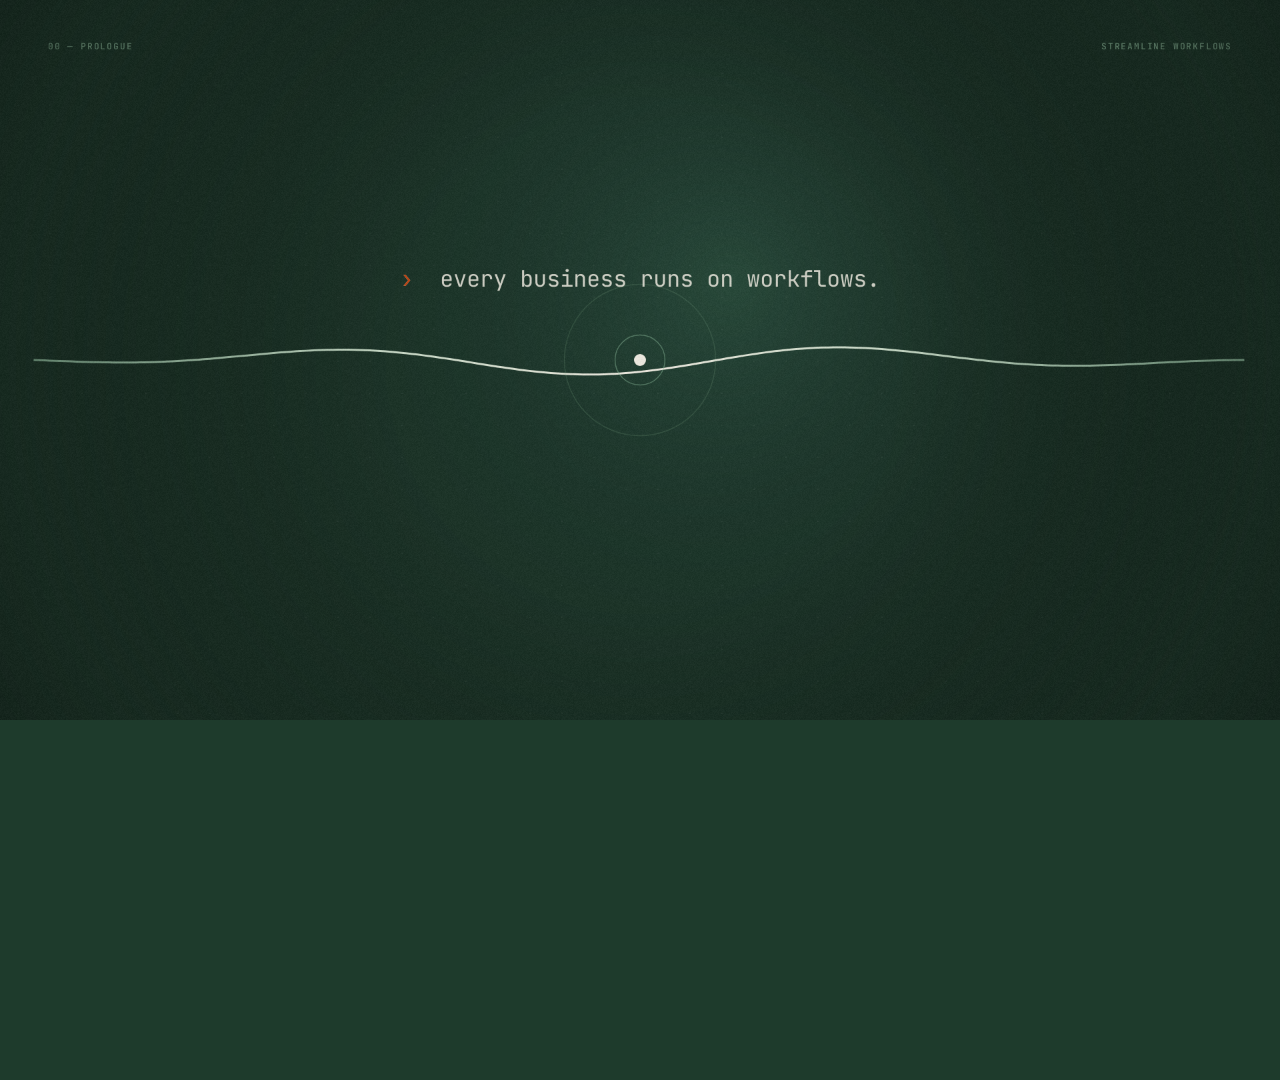
==== commit 393cae5f: "Redo film: original high-energy hook in brand colours, varied middle Brings back the v1 hook (pulse," ====
--- a/video/index.html
+++ b/video/index.html
@@ -5,30 +5,35 @@
 <title>Streamline Workflows Film</title>
 <link rel="stylesheet" href="fonts.css">
 <style>
-  html,body{margin:0;background:#EFEBE1;overflow:hidden}
-  #root{position:relative;width:1920px;height:1080px;overflow:hidden;background:#EFEBE1;transform-origin:0 0}
+  html,body{margin:0;background:#1E3B2C;overflow:hidden}
+  #root{position:relative;width:1920px;height:1080px;overflow:hidden;background:#1E3B2C;transform-origin:0 0}
   #root canvas{position:absolute;left:0;top:0}
+  #stageWrap{position:absolute;inset:0;perspective:1900px;perspective-origin:50% 46%;pointer-events:none}
+  #ui{left:50% !important;top:50% !important;width:1600px;height:900px;display:none;
+      box-shadow:0 90px 200px rgba(0,0,0,.45),0 0 0 1px rgba(26,26,23,.08);transform-origin:50% 50%}
 </style>
 </head>
 <body>
 <div id="root">
   <canvas id="bg" width="1920" height="1080"></canvas>
+  <div id="stageWrap"><canvas id="ui" width="2400" height="1350"></canvas></div>
   <canvas id="fx" width="1920" height="1080"></canvas>
 </div>
 <script>
 /* =====================================================================
-   STREAMLINE WORKFLOWS — 60s brand film.
-   Story = the mark: scattered nodes -> one row resolved.
+   STREAMLINE WORKFLOWS — 60s brand film (v3).
+   Hook: friction at full volume. Then: fewer moving parts.
    Every frame is a pure function of t.
    ===================================================================== */
 const W=1920,H=1080,CX=960,CY=540,DURATION=60;
-const bgC=document.getElementById('bg'),fxC=document.getElementById('fx');
-const bg=bgC.getContext('2d'),fx=fxC.getContext('2d');
+const bgC=document.getElementById('bg'),fxC=document.getElementById('fx'),uiC=document.getElementById('ui');
+const bg=bgC.getContext('2d'),fx=fxC.getContext('2d'),ui=uiC.getContext('2d');
+const UIS=1.5;
 
 /* Brand guidelines v1.0 */
-const B={forest:'#1E3B2C',cream:'#EFEBE1',ember:'#C2410C',sage:'#8FBF9F',ink:'#1A1A17',slate:'#4A4A42',rule:'#DED8CA',paper:'#F7F4EC',muted:'#7A7A6E',white:'#FFFFFF'};
+const B={forest:'#1E3B2C',forest2:'#27493A',cream:'#EFEBE1',ember:'#C2410C',sage:'#8FBF9F',ink:'#1A1A17',slate:'#4A4A42',rule:'#DED8CA',paper:'#F7F4EC',muted:'#7A7A6E',white:'#FFFFFF'};
 const F={a:'Archivo',s:'"Instrument Serif"',m:'"JetBrains Mono"'};
-const COPY={url:'streamline-workflows-site.vercel.app'};
+const COPY={url:'streamline-workflows-site.vercel.app',prompt:'every business runs on workflows.'};
 
 /* ---------- math ---------- */
 const clamp=(x,a=0,b=1)=>x<a?a:x>b?b:x;
@@ -36,12 +41,11 @@
 const inv=(a,b,x)=>clamp((x-a)/(b-a));
 const frac=x=>x-Math.floor(x);
 const E={
-  lin:x=>x,inQuad:x=>x*x,
-  inCubic:x=>x*x*x,outCubic:x=>1-(1-x)**3,inOutCubic:x=>x<.5?4*x*x*x:1-(-2*x+2)**3/2,
+  lin:x=>x,inCubic:x=>x*x*x,outCubic:x=>1-(1-x)**3,inOutCubic:x=>x<.5?4*x*x*x:1-(-2*x+2)**3/2,
   outQuart:x=>1-(1-x)**4,outQuint:x=>1-(1-x)**5,
   outExpo:x=>x>=1?1:1-2**(-10*x),inExpo:x=>x<=0?0:2**(10*x-10),
   inOutExpo:x=>x<=0?0:x>=1?1:x<.5?2**(20*x-10)/2:(2-2**(-20*x+10))/2,
-  outBack:x=>{const c1=1.25,c3=c1+1;return 1+c3*(x-1)**3+c1*(x-1)**2},
+  outBack:x=>{const c1=1.4,c3=c1+1;return 1+c3*(x-1)**3+c1*(x-1)**2},
   inOutSine:x=>-(Math.cos(Math.PI*x)-1)/2,
 };
 const spring=(a,f=1.6,d=7)=>a<=0?0:1-Math.exp(-d*a)*Math.cos(f*Math.PI*2*a);
@@ -75,7 +79,6 @@
   }
   ctx.restore();return w;
 }
-/* several styled runs on one line, centred */
 function runs(ctx,parts,cx,y,common){
   const ws=parts.map(p=>measure(ctx,p.s,{...common,...p}));const tot=ws.reduce((a,b)=>a+b,0);let x=cx-tot/2;
   parts.forEach((p,i)=>{reveal(ctx,p.s,x,y,{...common,...p});x+=ws[i]});return tot;
@@ -83,12 +86,40 @@
 function rr(ctx,x,y,w,h,r){ctx.beginPath();ctx.roundRect(x,y,w,h,r)}
 function dot(ctx,x,y,r,col,a=1){if(r<=.05||a<=0)return;const ga=ctx.globalAlpha;ctx.globalAlpha=ga*a;ctx.fillStyle=col;ctx.beginPath();ctx.arc(x,y,r,0,7);ctx.fill();ctx.globalAlpha=ga}
 function pill(ctx,l,r_,y,h,col,a=1){if(r_-l<.5||a<=0)return;const ga=ctx.globalAlpha;ctx.globalAlpha=ga*a;ctx.fillStyle=col;rr(ctx,l,y-h/2,Math.max(h,r_-l),h,h/2);ctx.fill();ctx.globalAlpha=ga}
+function glyph(ctx,kind,s,col,lw=.09){
+  ctx.save();ctx.scale(s,s);ctx.strokeStyle=col;ctx.fillStyle=col;ctx.lineWidth=lw;ctx.lineCap='round';ctx.lineJoin='round';
+  const P=(pts,close=true,fill=false)=>{ctx.beginPath();pts.forEach(([x,y],i)=>i?ctx.lineTo(x,y):ctx.moveTo(x,y));if(close)ctx.closePath();fill?ctx.fill():ctx.stroke()};
+  switch(kind){
+    case'bolt':P([[.08,-.46],[-.26,.06],[-.01,.06],[-.1,.46],[.27,-.09],[.02,-.09]],true,true);break;
+    case'cond':P([[0,-.4],[.4,0],[0,.4],[-.4,0]]);ctx.beginPath();ctx.arc(0,0,.08,0,7);ctx.fill();break;
+    case'send':P([[-.36,0],[.3,0]],false);P([[.08,-.22],[.32,0],[.08,.22]],false);break;
+    case'mail':rr(ctx,-.4,-.28,.8,.56,.08);ctx.stroke();P([[-.36,-.22],[0,.04],[.36,-.22]],false);break;
+    case'chat':rr(ctx,-.4,-.32,.8,.52,.14);ctx.stroke();P([[-.18,.2],[-.26,.38],[.0,.2]],false);for(let k=-1;k<=1;k++){ctx.beginPath();ctx.arc(k*.16,-.06,.05,0,7);ctx.fill()}break;
+    case'doc':P([[-.3,-.42],[.12,-.42],[.3,-.24],[.3,.42],[-.3,.42]]);P([[-.14,-.06],[.16,-.06]],false);P([[-.14,.1],[.16,.1]],false);P([[-.14,.26],[.06,.26]],false);break;
+    case'cal':rr(ctx,-.38,-.32,.76,.7,.08);ctx.stroke();P([[-.38,-.12],[.38,-.12]],false);P([[-.18,-.44],[-.18,-.24]],false);P([[.18,-.44],[.18,-.24]],false);break;
+    case'db':ctx.beginPath();ctx.ellipse(0,-.28,.34,.12,0,0,7);ctx.stroke();P([[-.34,-.28],[-.34,.28]],false);P([[.34,-.28],[.34,.28]],false);
+      ctx.beginPath();ctx.ellipse(0,.28,.34,.12,0,0,Math.PI);ctx.stroke();ctx.beginPath();ctx.ellipse(0,0,.34,.12,0,0,Math.PI);ctx.stroke();break;
+    case'card':rr(ctx,-.42,-.28,.84,.56,.08);ctx.stroke();ctx.fillRect(-.42,-.16,.84,.1);break;
+    case'bell':ctx.beginPath();ctx.moveTo(-.3,.22);ctx.quadraticCurveTo(-.24,.12,-.24,-.04);ctx.arc(0,-.04,.24,Math.PI,0);ctx.quadraticCurveTo(.24,.12,.3,.22);ctx.closePath();ctx.stroke();ctx.beginPath();ctx.arc(0,.32,.07,0,7);ctx.fill();break;
+    case'grid':rr(ctx,-.38,-.34,.76,.68,.06);ctx.stroke();P([[-.38,-.1],[.38,-.1]],false);P([[-.38,.12],[.38,.12]],false);P([[-.12,-.34],[-.12,.34]],false);P([[.12,-.34],[.12,.34]],false);break;
+    case'check':P([[-.3,0],[-.08,.22],[.32,-.2]],false);break;
+    case'clock':ctx.beginPath();ctx.arc(0,0,.36,0,7);ctx.stroke();P([[0,-.2],[0,0],[.16,.1]],false);break;
+    case'box':P([[-.36,-.18],[0,-.38],[.36,-.18],[.36,.22],[0,.42],[-.36,.22]]);P([[-.36,-.18],[0,.02],[.36,-.18]],false);P([[0,.02],[0,.42]],false);break;
+  }
+  ctx.restore();
+}
+function cursor(ctx,x,y,s=1,a=1){
+  ctx.save();ctx.translate(x,y);ctx.scale(1.35*s,1.35*s);ctx.globalAlpha=a;
+  ctx.beginPath();[[0,0],[0,26],[7,20],[12,31],[16,29],[11,18.5],[20,18.5]].forEach(([px,py],i)=>i?ctx.lineTo(px,py):ctx.moveTo(px,py));ctx.closePath();
+  ctx.shadowColor='rgba(0,0,0,.35)';ctx.shadowBlur=10;ctx.shadowOffsetY=4;ctx.fillStyle=B.ink;ctx.fill();ctx.shadowColor='transparent';
+  ctx.lineWidth=1.6;ctx.strokeStyle=B.white;ctx.stroke();ctx.restore();
+}
 
 /* ---------- the mark (viewBox 100: nodes r7 at cols 18/44/70, rows 22/50/78; bar 37→84) ---------- */
 const MK_DOTS=[[18,22],[44,22],[70,22],[18,50],[18,78],[44,78],[70,78]];
 function lockGeom(ctx,size,cx,cy){
   const S=size*.76/44, tw=measure(ctx,'Streamline',{size,weight:700,ls:-size*.035}), gap=size*28/44;
-  const total=73*S+gap+tw, left=cx-total/2;     // mark's visual box spans units 11..84
+  const total=73*S+gap+tw, left=cx-total/2;
   return{S,size,cy,mx:left+39*S,my:cy,textX:left+73*S+gap};
 }
 function drawLockText(ctx,G,t0,{out=null,t=T,name=B.forest,sub=B.muted}={}){
@@ -101,25 +132,26 @@
   if(barR>barL)pill(ctx,M0x+(barL-50)*S,M0x+(barR-50)*S,M0y,14*S,barCol,alpha);
 }
 
-/* ---------- grain ---------- */
 const GRAIN=[...Array(6)].map((_,k)=>{const c=document.createElement('canvas');c.width=c.height=256;const g=c.getContext('2d');const d=g.createImageData(256,256);const r=rng(99+k);
   for(let i=0;i<d.data.length;i+=4){const v=r()*255;d.data[i]=d.data[i+1]=d.data[i+2]=v;d.data[i+3]=255}g.putImageData(d,0,0);return c});
 let T=0,FI=0;
 
 /* =====================================================================
-   GROUND — cream / forest, with slit, iris and wipe transitions
-   ===================================================================== */
-const SLIT_Y=CY-30;
-function onForest(t){return(t>=21.15&&t<41.0)||(t>=47.65&&t<53.7)}
+   GROUND
+   ===================================================================== */
+function onForest(t){return t<13.2||(t>=21.4&&t<29.2)||(t>=33.8&&t<38)||(t>=47.65&&t<53.7)}
 function drawBG(t){
   bg.setTransform(1,0,0,1,0,0);bg.globalAlpha=1;
-  bg.fillStyle=B.cream;bg.fillRect(0,0,W,H);
-  bg.fillStyle=B.forest;
-  if(t>=20.9&&t<41.4){
-    if(t<21.45){const h=H*1.2*E.inOutExpo(inv(20.9,21.45,t));bg.fillRect(0,SLIT_Y-h/2,W,h)}else bg.fillRect(0,0,W,H);
-    if(t>=40.6){bg.fillStyle=B.cream;bg.beginPath();bg.arc(CX,CY,E.inOutExpo(inv(40.6,41.4,t))*1200,0,7);bg.fill()}
-  }
-  if(t>=47.35&&t<54.0){
+  bg.fillStyle=(onForest(t)||(t>=38&&t<43))&&!(t>=47.35&&t<54)?B.forest:B.cream;bg.fillRect(0,0,W,H);
+  if(t<13.2){ // hook atmosphere
+    const chaos=inv(3.6,4.2,t)*(1-inv(12.4,13.2,t));
+    const g=bg.createRadialGradient(CX+Math.sin(t*.3)*200,CY-120,0,CX,CY,950);
+    g.addColorStop(0,chaos>.01?mix(B.forest2,'#5A2A12',chaos*.55,.9):A(B.forest2,.9));g.addColorStop(1,'rgba(0,0,0,0)');bg.fillStyle=g;bg.fillRect(0,0,W,H);
+    const off=(t*10)%48;bg.fillStyle=A(B.cream,.06);
+    for(let x=-48+off;x<W+48;x+=48)for(let y=-48+off*.5;y<H+48;y+=48)bg.fillRect(x,y,2,2);
+  }
+  if(t>=47.35&&t<54.0){ // v2 device ground
+    bg.fillStyle=B.forest;
     if(t<47.95){const k=E.inOutExpo(inv(47.35,47.95,t));bg.fillRect(0,H*(1-k),W,H*k)}
     else if(t<53.4)bg.fillRect(0,0,W,H);
     else{const h=H*(1-E.inOutExpo(inv(53.4,54.0,t)));const c=CY-70*E.inOutExpo(inv(53.35,54.25,t));bg.fillRect(0,c-h/2,W,h)}
@@ -127,227 +159,389 @@
 }
 
 /* =====================================================================
-   01 PROBLEM (0–12s) + 02 FIX (12–17s) + IDENTITY (17–21.4s)
-   one continuous node system
-   ===================================================================== */
-const NA=(()=>{const r=rng(5);return[...Array(72)].map((_,i)=>({bx:140+r()*(W-280),by:130+r()*(H-260),ax:30+r()*80,ay:30+r()*70,fx:.25+r()*.5,fy:.25+r()*.5,p:r()*6.28,
-  t0:i===0?.3:.75+3.1*(i/72)**.75+r()*.08}))})();
-NA[0].bx=CX;NA[0].by=CY-40;NA[0].ax=NA[0].ay=10;
-function posA(n,t){const tt=t+.11*Math.max(0,t-5)**2;return[n.bx+Math.sin(tt*n.fx+n.p)*n.ax,n.by+Math.cos(tt*n.fy+n.p*1.3)*n.ay]}
-const CHIPS=[
-  {s:'Quotes rebuilt by hand in three systems',t0:7.55,x:150,y:170},
-  {s:'No single source for job status',t0:7.95,x:1290,y:220},
-  {s:'Reporting assembled the night before',t0:8.35,x:170,y:820},
-  {s:'The same order, retyped. Again.',t0:8.75,x:1270,y:870},
-  {s:'Approvals waiting in an inbox',t0:9.15,x:780,y:980},
-];
-// grid (3 × 9) in mark units; S=7.5 px/unit, unit 50 at (420, CY)
-const G0={S:7.5,mx:420,my:CY};
-function halo(ctx,x,y,w,h,a,col=B.cream){if(a<=0)return;ctx.save();ctx.globalAlpha=a;ctx.shadowColor=col;ctx.shadowBlur=70;ctx.fillStyle=col;ctx.fillRect(x,y,w,h);ctx.restore()}
-
-function sNodes(t){
-  const G=lockGeom(fx,118,CX,SLIT_Y);
-  // ---- grid parameters (grid condenses into the mark)
-  const k1=E.inOutExpo(inv(16.3,17.25,t));
-  const S=lerp(G0.S,G.S,k1),mx=lerp(G0.mx,G.mx,k1),my=lerp(G0.my,G.my,k1);
-  const rPx=lerp(15,7*G.S,k1),rU=rPx/S;
-  const P=(u,v)=>[mx+(u-50)*S,my+(v-50)*S];
-  // fused bar head (units)
-  let barR=-1;
-  if(t>=14.85){barR=lerp(44+rU,226+rU,E.inOutCubic(inv(14.85,16.0,t)));barR=lerp(barR,84,E.inOutCubic(inv(16.05,16.75,t)))}
-  // ---- A: tangled network
-  if(t<12.7){
-    const pts=NA.map(n=>posA(n,Math.min(t,12)));
-    const la=(1-inv(12.0,12.5,t));
-    bg.lineWidth=1.3;
-    for(let i=0;i<pts.length;i++){if(t<NA[i].t0)continue;for(let j=i+1;j<pts.length;j++){if(t<NA[j].t0)continue;
-      const d=Math.hypot(pts[i][0]-pts[j][0],pts[i][1]-pts[j][1]);if(d>190)continue;
-      const g=Math.min(inv(NA[i].t0,NA[i].t0+.4,t),inv(NA[j].t0,NA[j].t0+.4,t));
-      bg.strokeStyle=A(B.slate,(1-d/190)*.38*la*g);bg.beginPath();bg.moveTo(pts[i][0],pts[i][1]);bg.lineTo(pts[j][0],pts[j][1]);bg.stroke()}}
-  }
-  // ---- nodes: A positions → grid slots → mark
-  for(let i=0;i<NA.length;i++){
-    const n=NA[i];if(t<n.t0)continue;
-    const pop=clamp(spring(t-n.t0,1.5,7),0,1.25);
-    const s=i%27,row=Math.floor(s/9),col=s%9,u=18+26*col,v=[22,50,78][row];
-    const ta=12.0+col*.05+row*.025,tb=ta+.75;
-    const q=E.outBack(inv(ta,tb,t));
-    const a0=posA(n,Math.min(t,12));const[gx,gy]=P(u,v);
-    let x=lerp(a0[0],gx,q),y=lerp(a0[1],gy,q);
-    let r=lerp(9*pop,rPx,E.outCubic(inv(ta,tb,t)));
-    let al=1;
-    if(i>=27){al=1-inv(tb-.25,tb,t);if(al<=0)continue}
-    else{
-      const wv=Math.exp(-((col-(t-13.4)*11)**2)/1.5);if(t>13.4&&t<14.6)r*=1+.35*wv;   // ripple
-      if(v===50&&col>=1&&barR>0)r*=t>=16.0?0:1-inv(u-rU-6,u+2,barR);                         // absorbed by the bar
-      if(v!==50&&col>=3)r*=1-E.inCubic(inv(16.0+(8-col)*.045,16.28+(8-col)*.045,t)); // extra columns leave
-      if(t>=20.1){const mi={0:0,1:1,2:2,9:3,18:4,19:5,20:6}[s]??0;r*=1-E.inCubic(inv(20.1+mi*.03,20.4+mi*.03,t))}
+   00 PROLOGUE (0–4)
+   ===================================================================== */
+function sPrologue(t){
+  const k3=inv(3.0,4.0,t),fade=1-inv(3.85,4.15,t);
+  const L=E.inOutCubic(inv(1.9,3.0,t))*1150;
+  bg.save();bg.globalAlpha=fade;
+  if(L>1){
+    for(let j=0;j<7;j++){
+      if(j>0&&k3<=0)break;
+      bg.beginPath();
+      for(let x=-L;x<=L;x+=8){
+        const env=Math.sin(Math.PI*(x+L)/(2*L));
+        const calm=Math.sin(x*.008-t*4)*22*env;
+        const ch=k3*k3*(Math.sin(x*.021*(1+j*.35)+t*(9+j)+j*2)*110+Math.sin(x*.063+j*5-t*14)*46)*env*(j===0?.5:1);
+        const y=CY+calm+ch*(1+j*.12);
+        x===-L?bg.moveTo(CX+x,y):bg.lineTo(CX+x,y);
+      }
+      const g=bg.createLinearGradient(CX-L,0,CX+L,0);
+      if(j===0){g.addColorStop(0,mix(B.sage,B.ember,k3));g.addColorStop(.5,mix(B.cream,B.ember,k3*.7));g.addColorStop(1,mix(B.sage,B.ember,k3))}
+      else{g.addColorStop(0,A(B.ember,.9));g.addColorStop(1,A(B.cream,.5))}
+      bg.strokeStyle=g;bg.lineWidth=j===0?3:1.6;bg.globalAlpha=fade*(j===0?1:k3*.85);bg.stroke();
     }
-    dot(bg,x,y,r,B.forest,al);
-  }
-  // ---- the fused bar
-  if(barR>0&&t<21.45){
-    let L=P(44-rU,50)[0],R=P(barR,50)[0];
-    const ke=E.inOutExpo(inv(20.35,20.9,t));L=lerp(L,-60,ke);R=lerp(R,W+60,ke);
-    const hPx=2*rPx*lerp(1,.5,ke);
-    pill(bg,L,R,my,hPx,B.ember,1-inv(21.05,21.4,t));
-  }
-  // ---- copy
-  if(t<5.2){
-    const w=measure(fx,'Your business already works.',{size:132,fam:F.s});
-    halo(fx,CX-w/2-30,CY-120,w+60,170,.85*inv(1.1,1.6,t)*(1-inv(4.6,5.0,t)));
-    reveal(fx,'Your business already works.',CX,CY+20,{size:132,fam:F.s,fill:B.ink,align:'center',t0:1.25,st:.022,dur:.9,out:4.55,t});
-  }
-  if(t>4.9&&t<7.9){
-    const parts=[{s:'It just works '},{s:'too hard',italic:true},{s:'.',fill:B.ember}];
-    const tot=parts.map(p=>measure(fx,p.s,{size:132,fam:F.s,italic:p.italic})).reduce((a,b)=>a+b);
-    halo(fx,CX-tot/2-30,CY-120,tot+60,170,.85*inv(4.9,5.3,t)*(1-inv(7.3,7.7,t)));
-    runs(fx,parts.map((p,i)=>({...p,t0:5.0+.4*i})),CX,CY+20,{size:132,fam:F.s,fill:B.ink,st:.03,dur:.9,out:7.25,t});
-  }
-  // chips of specifics
-  CHIPS.forEach((c,ci)=>{
-    if(t<c.t0||t>12.4)return;
-    const a=t-c.t0,s=clamp(spring(a,1.3,7),0,1.15),out=inv(11.75,12.15,t);
-    font(fx,22,F.a,500);const tw=fx.measureText(c.s).width;const w=tw+86,h=58;
-    const x=c.x,y=c.y+Math.sin(t*1.3+ci)*4;
-    if(c.n==null){let bd=1e9;NA.forEach((n,k)=>{if(k>=27||n.t0>c.t0)return;const[px,py]=posA(n,c.t0);const d=Math.hypot(px-(x+w/2),py-(y+h/2));if(d<bd){bd=d;c.n=k}})}
-    const[nx,ny]=posA(NA[c.n],Math.min(t,12));
-    fx.save();fx.globalAlpha=clamp(a*6)*(1-out);
-    fx.strokeStyle=A(B.slate,.6);fx.lineWidth=1.2;fx.beginPath();fx.moveTo(nx,ny);fx.lineTo(x+(nx<x?0:w),y+h/2);fx.stroke();
-    fx.strokeStyle=B.ember;fx.lineWidth=2;fx.beginPath();fx.arc(nx,ny,16+4*Math.sin(a*6),0,7);fx.stroke();
-    fx.translate(x+w/2,y+h/2);fx.scale(lerp(.92,1,s),lerp(.92,1,s));
-    fx.shadowColor='rgba(30,59,44,.12)';fx.shadowBlur=24;fx.shadowOffsetY=8;fx.fillStyle=B.white;fx.fillRect(-w/2,-h/2,w,h);fx.shadowColor='transparent';
-    fx.strokeStyle=B.rule;fx.lineWidth=1;fx.strokeRect(-w/2+.5,-h/2+.5,w-1,h-1);
-    font(fx,14,F.m,500,false,1.5);fx.fillStyle=B.ember;fx.fillText('0'+(ci+1),-w/2+22,7);
-    font(fx,22,F.a,500,false,-.3);fx.fillStyle=B.ink;fx.fillText(c.s,-w/2+64,8);
+  }
+  bg.globalAlpha=fade;
+  for(let b=.5;b<4;b+=.5){const a=t-b;if(a>0&&a<.9){bg.strokeStyle=A(B.sage,(1-a/.9)*.5);bg.lineWidth=1.5;bg.beginPath();bg.arc(CX,CY,8+E.outCubic(a/.9)*110,0,7);bg.stroke()}}
+  const dr=9*clamp(spring(t-.2,1.4,6),0,1.4);
+  const jx=k3*(hash(FI)-.5)*18,jy=k3*(hash(FI+7)-.5)*18;
+  if(dr>0){bg.fillStyle=B.cream;bg.beginPath();bg.arc(CX+jx,CY+jy,dr,0,7);bg.fill()}
+  bg.restore();
+  const s=COPY.prompt,n=Math.floor(inv(.6,1.85,t)*s.length);
+  if(t>.45){
+    font(fx,34,F.m,400,false,0);
+    const full=fx.measureText('›  '+s).width,x0=CX-full/2,y=CY-110;
+    const shown='›  '+s.slice(0,n);
+    const draw=(dx,col)=>{fx.fillStyle=col;fx.fillText(shown,x0+dx,y)};
+    fx.save();fx.globalAlpha=fade*clamp((t-.45)/.2);
+    if(k3>0){draw(k3*22*(hash(FI*3)-.2),A(B.ember,.8));draw(-k3*22*hash(FI*5),A(B.sage,.8))}
+    draw(0,A(B.cream,.85));
+    fx.fillStyle=B.ember;fx.fillText('›',x0,y);
+    if(n<s.length||Math.floor(t*2.2)%2===0){const cw=fx.measureText(shown).width;fx.fillStyle=B.ember;fx.fillRect(x0+cw+6,y-28,16,34)}
     fx.restore();
+  }
+}
+
+/* =====================================================================
+   01 FRICTION (4–13.2)
+   ===================================================================== */
+const CH_NODES=(()=>{const r=rng(7);return[...Array(46)].map(()=>({x:r()*W,y:r()*H,ax:30+r()*90,ay:30+r()*90,fx:.3+r()*1.1,fy:.3+r()*1.1,p:r()*6.28}))})();
+const CH_CARDS=(()=>{
+  const list=[
+    ['Quotes rebuilt in three systems','SALES · 2m ago','doc',3],
+    ['Where is the latest job sheet?','CHAT · now','chat',12],
+    ['Reporting due tonight — again','REMINDER · 9:00','bell',0],
+    ['Order #1042 retyped (again)','OPS · 1m','grid',0],
+    ['Approval stuck · 3 days','APPROVALS','doc',5],
+    ['Copy row 48 into the CRM','TODO · overdue','grid',0],
+    ['Who owns this handoff?','CHAT · #ops','chat',27],
+    ['Invoice #2291 needs sign-off','FINANCE','card',2],
+    ['Job status: unknown','OPS','box',1],
+    ['Update the tracker (again)','TODO','grid',0],
+    ['Can you resend that?','MAIL · 4m ago','mail',8],
+    ['14 unread in #ops','CHAT','chat',14],
+    ['Which version is final??','DOCS','doc',0],
+    ['Sync to discuss the sync','CALENDAR','cal',0],
+    ['Export, paste, reformat','SHEETS','grid',0],
+    ['Following up on my follow-up','MAIL','mail',6],
+  ];
+  const r=rng(11);
+  const spots=[[.2,.18],[.72,.14],[.08,.62],[.78,.7],[.42,.08],[.6,.86],[.18,.88],[.86,.38],[.02,.34],[.5,.74],[.3,.5],[.66,.42],[.12,.08],[.82,.9],[.36,.3],[.54,.2]];
+  return list.map((c,i)=>({title:c[0],sub:c[1],icon:c[2],badge:c[3],
+    x:spots[i][0]*W+(r()-.5)*60,y:spots[i][1]*H+(r()-.5)*40,rot:(r()-.5)*.14,t0:4.15+i*.46+r()*.12,dx:(r()-.5)*40,dy:(r()-.5)*30}));
+})();
+const SLAMS=[[4.0,'Tabs.'],[5.0,'Pings.'],[6.0,'Handoffs.'],[7.0,'Spreadsheets.'],[8.0,'Follow-ups.'],[9.0,'Copy.'],[9.5,'Paste.'],[10.0,'Retype.'],[10.5,'Repeat.'],[11.0,'Repeat.'],[11.25,'Repeat.'],[11.5,'Repeat.'],[11.75,'Repeat.']];
+function drawCard(ctx,c,alpha){
+  font(ctx,24,F.a,500);const tw=ctx.measureText(c.title).width;const w=tw+122,h=82;
+  ctx.save();ctx.globalAlpha=alpha;
+  ctx.shadowColor='rgba(0,0,0,.4)';ctx.shadowBlur=30;ctx.shadowOffsetY=14;
+  ctx.fillStyle=B.paper;ctx.fillRect(-w/2,-h/2,w,h);ctx.shadowColor='transparent';
+  ctx.strokeStyle=B.rule;ctx.lineWidth=1.5;ctx.strokeRect(-w/2,-h/2,w,h);
+  ctx.fillStyle=A(B.forest,.1);ctx.fillRect(-w/2+16,-22,44,44);
+  ctx.save();ctx.translate(-w/2+38,0);glyph(ctx,c.icon,26,B.forest,.1);ctx.restore();
+  ctx.fillStyle=B.ink;font(ctx,24,F.a,500,false,-.3);ctx.fillText(c.title,-w/2+76,-4);
+  font(ctx,13,F.m,500,false,1.5);ctx.fillStyle=B.muted;ctx.fillText(c.sub,-w/2+76,22);
+  if(c.badge){const bw=c.badge>9?38:28;rr(ctx,w/2-bw/2-6,-h/2-12,bw,26,13);ctx.fillStyle=B.ember;ctx.fill();
+    font(ctx,15,F.m,500);ctx.fillStyle=B.white;ctx.textAlign='center';ctx.fillText(c.badge,w/2-6,-h/2+6);ctx.textAlign='left'}
+  ctx.restore();
+}
+function sChaos(t){
+  const inA=inv(3.9,4.3,t);
+  const k=E.inExpo(inv(12.0,13.2,t));
+  const rot=k*4,jit=inv(8.5,12,t)**2;
+  const P=CH_NODES.map((n,i)=>{let x=n.x+Math.sin(t*n.fx+n.p)*n.ax+Math.sin(t*9+i)*jit*10,y=n.y+Math.cos(t*n.fy+n.p)*n.ay+Math.cos(t*8+i*2)*jit*10;
+    const ang=Math.atan2(y-CY,x-CX)+rot*(1+i%3*.2),r=Math.hypot(x-CX,y-CY)*(1-k);return[CX+Math.cos(ang)*r,CY+Math.sin(ang)*r]});
+  bg.save();bg.globalAlpha=inA*(1-inv(12.9,13.2,t));bg.lineWidth=1.2;
+  for(let i=0;i<P.length;i++)for(let j=i+1;j<P.length;j++){
+    const d=Math.hypot(P[i][0]-P[j][0],P[i][1]-P[j][1]);if(d>300)continue;
+    bg.strokeStyle=A(B.ember,(1-d/300)*.45);bg.beginPath();bg.moveTo(P[i][0],P[i][1]);
+    const mx=(P[i][0]+P[j][0])/2+Math.sin(t*3+i)*40,my=(P[i][1]+P[j][1])/2+Math.cos(t*3+j)*40;bg.quadraticCurveTo(mx,my,P[j][0],P[j][1]);bg.stroke()}
+  for(const p of P)dot(bg,p[0],p[1],3.2,B.cream,.8);
+  bg.restore();
+  for(const c of CH_CARDS){
+    if(t<c.t0)continue;const a=t-c.t0;const s=clamp(spring(a,1.7,7),0,1.3);
+    let x=c.x+c.dx*a*.3+Math.sin(t*23+c.t0*9)*jit*9,y=c.y+c.dy*a*.3+Math.cos(t*19+c.t0*7)*jit*9;
+    const ang=Math.atan2(y-CY,x-CX)+rot,r=Math.hypot(x-CX,y-CY)*(1-k);x=CX+Math.cos(ang)*r;y=CY+Math.sin(ang)*r;
+    bg.save();bg.translate(x,y);bg.rotate(c.rot+Math.sin(a*3)*.02+k*3);bg.scale(lerp(.6,1,s)*(1-k*.9),lerp(.6,1,s)*(1-k*.9));
+    drawCard(bg,c,clamp(a*5)*(1-inv(12.9,13.2,t)));bg.restore();
+  }
+  if(t>=4&&t<12){
+    let idx=0;for(let i=0;i<SLAMS.length;i++)if(t>=SLAMS[i][0])idx=i;
+    const[t0,word]=SLAMS[idx];const a=t-t0;
+    const sc=1+.32*Math.exp(-a*13);
+    fx.save();fx.fillStyle=A(B.ember,.10*Math.exp(-a*9));fx.fillRect(0,0,W,H);
+    fx.translate(CX,CY+70);fx.scale(sc,sc);
+    font(fx,word.length>10?180:215,F.a,700,false,-9);fx.textAlign='center';
+    const off=4+14*Math.exp(-a*9);
+    fx.globalAlpha=clamp(a/.04);
+    fx.shadowColor='rgba(0,0,0,.5)';fx.shadowBlur=60;fx.fillStyle='rgba(0,0,0,.3)';fx.fillText(word,0,10);fx.shadowBlur=0;
+    fx.fillStyle=A(B.ember,.95);fx.fillText(word,off,0);fx.fillStyle=A(B.sage,.7);fx.fillText(word,-off,0);
+    fx.fillStyle=B.cream;fx.fillText(word,0,0);
+    fx.restore();
+  }
+  const hud=inA*(1-inv(11.9,12.4,t));
+  if(hud>0){
+    fx.save();fx.globalAlpha=hud;
+    font(fx,15,F.m,500,false,3);fx.fillStyle=B.sage;fx.fillText('HOURS LOST THIS WEEK',90,190);
+    fx.textAlign='right';fx.fillText('UNREAD',W-90,190);
+    font(fx,76,F.m,500,false,-2);fx.fillStyle=B.ember;fx.textAlign='left';
+    fx.fillText(String(Math.floor(E.inCubic(inv(4.2,11.6,t))*9)).padStart(2,'0')+'h',90,270);
+    fx.textAlign='right';fx.fillText(String(Math.floor(lerp(0,312,E.inCubic(inv(4.2,12,t))))),W-90,270);
+    fx.restore();
+  }
+}
+
+/* =====================================================================
+   02 THE TRUTH (13.2–16)
+   ===================================================================== */
+function sTruth(t){
+  reveal(fx,'Your business already works.',CX,CY-40,{size:124,fam:F.s,fill:B.ink,align:'center',t0:13.3,st:.018,dur:.7,out:15.55,outSt:.008,t});
+  runs(fx,[{s:'It just works '},{s:'too hard',italic:true,fill:B.ember},{s:'.'}],CX,CY+110,{size:124,fam:F.s,fill:B.ink,t0:14.35,st:.03,dur:.7,out:15.65,outSt:.01,t});
+}
+
+/* =====================================================================
+   03 IDENTITY (16–21.45) — the mark assembles, then we dive into a node
+   ===================================================================== */
+const BURST=(()=>{const r=rng(21);return[...Array(90)].map(()=>({a:r()*6.283,v:600+r()*1600,l:8+r()*30,c:r()<.25?B.ember:B.forest}))})();
+function sLogo(t){
+  const a=t-16;
+  if(a>0&&a<1.4){ // shockwave
+    const R=E.outExpo(a/1.3)*1400;bg.strokeStyle=A(B.forest,.35*(1-a/1.4));bg.lineWidth=24*(1-a/1.4)+1;bg.beginPath();bg.arc(CX,CY,R,0,7);bg.stroke();
+    for(const p of BURST){const d=p.v*(1-Math.exp(-a*3))/3,x=CX+Math.cos(p.a)*d,y=CY+Math.sin(p.a)*d,l=p.l*Math.exp(-a*2);
+      bg.strokeStyle=p.c;bg.globalAlpha=clamp(1-a/1.3);bg.lineWidth=2.5;bg.beginPath();bg.moveTo(x,y);bg.lineTo(x-Math.cos(p.a)*l*3,y-Math.sin(p.a)*l*3);bg.stroke()}
+    bg.globalAlpha=1;
+  }
+  const G=lockGeom(fx,132,CX,CY-30);
+  const tl=[G.mx+(18-50)*G.S,G.my+(22-50)*G.S];
+  const z=Math.exp(E.inExpo(inv(20.55,21.42,t))*Math.log(120));
+  fx.save();
+  if(z>1.0001){fx.translate(tl[0],tl[1]);fx.scale(z,z);fx.translate(-tl[0],-tl[1])}
+  // 7 nodes fly in from the frame edge, plus the two middle nodes that will fuse
+  const pts=[...MK_DOTS,[44,50],[70,50]];
+  const fuse=E.inOutExpo(inv(16.72,17.1,t));
+  pts.forEach(([u,v],i)=>{
+    const t0=16.0+i*.045,k=E.outBack(inv(t0,t0+.7,t));if(k<=0)return;
+    const ang=i*2.4+.5,fx0=CX+Math.cos(ang)*1300,fy0=CY+Math.sin(ang)*900;
+    const x=lerp(fx0,G.mx+(u-50)*G.S,k),y=lerp(fy0,G.my+(v-50)*G.S,k);
+    if(i>=7){ // middle row: slides into the bar
+      if(fuse>=1)return;
+      dot(fx,lerp(x,G.mx+(60-50)*G.S,fuse),y,7*G.S*(1-fuse*.3),i===7?B.forest:B.forest);return}
+    const colr=i===0&&z>1.5?B.forest:B.forest;
+    dot(fx,x,y,7*G.S,colr);
   });
-  if(t>9.7&&t<12.3){
-    const w=measure(fx,'Nine hours a week,',{size:150,fam:F.s});
-    halo(fx,CX-w/2-40,CY-140,w+80,260,.9*inv(9.7,10.1,t)*(1-inv(11.8,12.2,t)));
-    reveal(fx,'Nine hours a week,',CX,CY+10,{size:150,fam:F.s,fill:B.forest,align:'center',t0:9.85,st:.03,dur:.9,out:11.75,t});
-    reveal(fx,'lost to re-entry.',CX,CY+90,{size:44,weight:500,ls:-1,fill:B.slate,align:'center',t0:10.35,st:.02,dur:.7,out:11.8,t});
-  }
-  // the fix
-  reveal(fx,'We find the hours',CX,CY-285,{size:96,fam:F.s,fill:B.ink,align:'center',t0:13.25,st:.03,dur:.9,out:15.95,t});
-  reveal(fx,'and give them back.',CX,CY+340,{size:96,fam:F.s,fill:B.ink,align:'center',t0:14.2,st:.03,dur:.9,out:16.0,t});
-  // identity
-  if(t>16.9&&t<21){
-    drawLockText(fx,G,17.05,{out:20.05,t});
-    reveal(fx,'Fewer moving parts.',CX,SLIT_Y+215,{size:76,fam:F.s,fill:B.ink,align:'center',t0:18.25,st:.035,dur:.9,out:20.1,t});
-  }
-}
-
-/* =====================================================================
-   03 WHAT WE DO (21.4–41s) — on forest
-   ===================================================================== */
-const PIL=[
-  {t0:24.5,t1:29.6,n:'01',title:'Process automation.',d:['Every role, every repetitive handoff.','We find the hours and give them back.']},
-  {t0:30.0,t1:35.1,n:'02',title:'Product development.',d:['Web-based tools built around how the','business actually runs, not a template.']},
-  {t0:35.5,t1:40.3,n:'03',title:'360° digital marketing.',d:['Demand, brand and measurement handled','as one system rather than three vendors.']},
-];
-function sPillars(t){
-  if(t<24.6){
-    const L=[["We automate the work that shouldn't need people,",21.55],['build the tools that should exist,',22.25],['and run the marketing that makes the rest count',22.95]];
-    L.forEach(([s,t0],i)=>{
-      if(i<2)reveal(fx,s,CX,CY-100+i*105,{size:74,fam:F.s,fill:B.cream,align:'center',t0,st:.012,dur:.8,out:24.05+i*.06,outSt:.004,t});
-      else runs(fx,[{s},{s:'.',fill:B.ember}],CX,CY-100+i*105,{size:74,fam:F.s,fill:B.cream,t0,st:.012,dur:.8,out:24.17,outSt:.004,t});
-    });
-  }
-  for(const P of PIL){
-    if(t<P.t0-.05||t>P.t1+.8)continue;
-    const x=140,o=P.t1;
-    reveal(fx,`PILLAR ${P.n}`,x,330,{size:17,fam:F.m,weight:500,ls:2.4,fill:B.sage,t0:P.t0,st:.02,dur:.5,out:o,t});
-    reveal(fx,P.title,x,462,{size:98,fam:F.s,fill:B.cream,t0:P.t0+.08,st:.025,dur:.85,out:o+.02,t});
-    P.d.forEach((l,i)=>reveal(fx,l,x+2,552+i*44,{size:29,fill:A(B.cream,.78),t0:P.t0+.35+i*.12,st:.007,dur:.6,out:o+.05+i*.03,outSt:.003,t}));
-    const va=E.outCubic(inv(P.t0+.1,P.t0+.7,t))*(1-E.inCubic(inv(o,o+.5,t)));
-    if(va>0){fx.save();fx.globalAlpha=va;[pAuto,pProduct,pMarketing][+P.n-1](t,P);fx.restore()}
-  }
-  const pa=inv(24.4,24.8,t)*(1-inv(40.2,40.6,t));
-  if(pa>0)for(let i=0;i<3;i++){const f=inv(PIL[i].t0,PIL[i].t1,t);fx.globalAlpha=pa;fx.fillStyle=A(B.cream,.18);fx.fillRect(140+i*74,760,60,3);fx.fillStyle=B.sage;fx.fillRect(140+i*74,760,60*f,3);fx.globalAlpha=1}
-}
-/* Pillar 01 — tangled handoffs straighten into one flow */
-const ROLES=['SALES','OPS','FINANCE','CLIENT'];
-function pAuto(t,P){
-  const xs=[1130,1330,1530,1730],y=580;
-  const fuse=E.inOutCubic(inv(27.1,27.8,t));
-  const arcs=[[0,1,-170],[1,2,150],[2,0,210],[0,2,-250],[2,3,-140],[1,3,190],[3,1,-120]];
-  fx.lineWidth=2;
-  arcs.forEach(([a,b,h],i)=>{
-    const g=E.outCubic(inv(P.t0+.3+i*.1,P.t0+.9+i*.1,t));if(g<=0)return;
-    const x0=xs[a],x1=xs[b];const cxp=(x0+x1)/2,cy=y+h*(1-fuse);
-    const Q=s=>[(1-s)**2*x0+2*(1-s)*s*cxp+s*s*x1,(1-s)**2*y+2*(1-s)*s*cy+s*s*y];
-    fx.setLineDash([6,8]);fx.lineDashOffset=-t*30;fx.strokeStyle=A(B.cream,.35*(1-fuse));
-    fx.beginPath();const N=30;for(let k=0;k<=N*g;k++){const[px,py]=Q(k/N);k?fx.lineTo(px,py):fx.moveTo(px,py)}fx.stroke();fx.setLineDash([]);
-    if(fuse<1&&g>=1){const s=clamp(frac(t*.35+i*.23)*1.4);const[px,py]=Q(s);fx.fillStyle=A(B.cream,.7*(1-fuse));fx.fillRect(px-5,py-5,10,10)}
+  if(fuse>0)pill(fx,G.mx+(37-50)*G.S,G.mx+(lerp(51,84,fuse)-50)*G.S,G.my,14*G.S,mix(B.forest,B.ember,fuse));
+  const ta=1-inv(20.4,20.7,t);
+  fx.globalAlpha=ta;
+  drawLockText(fx,G,17.05,{t});
+  reveal(fx,'PROCESS AUTOMATION · PRODUCT DEVELOPMENT · DIGITAL MARKETING',CX,CY+160,{size:17,fam:F.m,weight:500,ls:2.6,fill:B.muted,align:'center',t0:17.9,st:.008,dur:.5,t});
+  fx.globalAlpha=1;
+  fx.restore();
+}
+
+/* =====================================================================
+   04 AUTOMATION (21.4–29.2) — 3D product: order-to-invoice workflow
+   ===================================================================== */
+const NW=250,NH=92;
+const TYPES={trigger:{c:B.ember,g:'bolt'},step:{c:B.forest,g:'box'},cond:{c:B.forest,g:'cond'},action:{c:B.forest,g:'send'},delay:{c:B.muted,g:'clock'}};
+const NODES={
+  n1:{x:300,y:404,type:'trigger',title:'New order',sub:'TRIGGER · web form',t0:21.85},
+  n2:{x:640,y:404,type:'step',title:'Check stock',sub:'STEP · inventory',t0:23.25},
+  n3:{x:980,y:404,type:'cond',title:'In stock?',sub:'CONDITION',t0:23.62},
+  n4:{x:1300,y:214,type:'action',title:'Send invoice',sub:'ACTION · accounts',t0:23.98},
+  n5:{x:1300,y:594,type:'action',title:'Reorder stock',sub:'ACTION · supplier',t0:24.18},
+};
+const EDGES=[['n1','n2',23.3],['n2','n3',23.68],['n3','n4',24.03,'yes'],['n3','n5',24.23,'no']];
+const SIDE=[['trigger','Trigger'],['step','Step'],['cond','Condition'],['action','Action'],['delay','Delay']];
+function ePts(a,b){const A_=NODES[a],Bn=NODES[b];const x0=A_.x+NW,y0=A_.y+NH/2,x1=Bn.x,y1=Bn.y+NH/2,dx=(x1-x0)*.55;return[x0,y0,x0+dx,y0,x1-dx,y1,x1,y1]}
+function bez(P,s){const u=1-s;return[u*u*u*P[0]+3*u*u*s*P[2]+3*u*s*s*P[4]+s*s*s*P[6],u*u*u*P[1]+3*u*u*s*P[3]+3*u*s*s*P[5]+s*s*s*P[7]]}
+const RUN0=25.0,RUNGAP=.5,SEG=.28;
+const RUNS=[...Array(9)].map((_,k)=>({t0:RUN0+k*RUNGAP,br:hash(k*3.1)>.3?'n4':'n5',order:1042+k}));
+function camKey(t){
+  const K=[[21.45,{rx:48,ry:-26,rz:10,s:2.0,tx:0,ty:40}],[22.3,{rx:20,ry:-12,rz:3,s:1.32,tx:330,ty:10}],[23.4,{rx:19,ry:-12,rz:3,s:1.12,tx:180,ty:0}],[24.3,{rx:18,ry:-8,rz:2,s:.94,tx:50,ty:-70}],
+    [25.6,{rx:18,ry:-8,rz:2,s:.94,tx:60,ty:-130}],[27.2,{rx:14,ry:10,rz:-2,s:.96,tx:80,ty:-140}],[28.6,{rx:16,ry:6,rz:-1,s:.95,tx:60,ty:-130}]];
+  if(t<=K[0][0])return{...K[0][1]};
+  for(let i=0;i<K.length-1;i++){if(t<=K[i+1][0]){const k=E.inOutSine(inv(K[i][0],K[i+1][0],t));const r={};for(const p in K[i][1])r[p]=lerp(K[i][1][p],K[i+1][1][p],k);return r}}
+  return{...K[K.length-1][1]};
+}
+function curPos(t){
+  const key=[[22.2,820,760],[22.55,110,203],[22.65,110,203],[23.2,765,450],[23.4,775,455],[24.3,860,560],[24.7,1505,33],[24.95,1505,33],[25.4,1600,120]];
+  if(t<key[0][0])return key[0].slice(1);
+  for(let i=0;i<key.length-1;i++)if(t<=key[i+1][0]){const k=E.inOutCubic(inv(key[i][0],key[i+1][0],t));return[lerp(key[i][1],key[i+1][1],k),lerp(key[i][2],key[i+1][2],k)]}
+  return key[key.length-1].slice(1);
+}
+function drawNode(ctx,n,{scale=1,alpha=1,flash=0,done=false}){
+  const ty=TYPES[n.type];
+  ctx.save();ctx.translate(n.x+NW/2,n.y+NH/2);ctx.scale(scale,scale);ctx.globalAlpha=alpha;
+  ctx.shadowColor=`rgba(30,59,44,${.1+.25*flash})`;ctx.shadowBlur=20+30*flash;ctx.shadowOffsetY=6;
+  ctx.fillStyle=B.white;ctx.fillRect(-NW/2,-NH/2,NW,NH);ctx.shadowColor='transparent';
+  ctx.strokeStyle=flash>.05?mix(B.rule,ty.c,flash):B.rule;ctx.lineWidth=1.5+2*flash;ctx.strokeRect(-NW/2,-NH/2,NW,NH);
+  ctx.fillStyle=A(ty.c,.1+.15*flash);ctx.fillRect(-NW/2+16,-24,48,48);
+  ctx.save();ctx.translate(-NW/2+40,0);glyph(ctx,ty.g,28,ty.c,.1);ctx.restore();
+  font(ctx,23,F.a,600,false,-.4);ctx.fillStyle=B.ink;ctx.textAlign='left';ctx.fillText(n.title,-NW/2+80,-2);
+  font(ctx,12,F.m,500,false,1);ctx.fillStyle=B.muted;ctx.fillText(n.sub,-NW/2+80,22);
+  ctx.fillStyle=B.white;ctx.strokeStyle=ty.c;ctx.lineWidth=2;
+  if(n.type!=='trigger'){ctx.beginPath();ctx.arc(-NW/2,0,6,0,7);ctx.fill();ctx.stroke()}
+  if(n.type!=='action'){ctx.beginPath();ctx.arc(NW/2,0,6,0,7);ctx.fill();ctx.stroke()}
+  if(done){ctx.fillStyle=A(B.forest,.12);ctx.beginPath();ctx.arc(NW/2-18,-NH/2+18,10,0,7);ctx.fill();ctx.save();ctx.translate(NW/2-18,-NH/2+18);glyph(ctx,'check',16,B.forest,.16);ctx.restore()}
+  ctx.restore();
+}
+function drawUI(t){
+  const c=ui;c.setTransform(UIS,0,0,UIS,0,0);c.clearRect(0,0,1600,900);c.globalAlpha=1;
+  c.fillStyle=B.paper;c.fillRect(0,0,1600,900);
+  c.fillStyle=A(B.slate,.12);for(let x=236;x<1600;x+=28)for(let y=78;y<900;y+=28)c.fillRect(x,y,2,2);
+  c.fillStyle=B.cream;c.fillRect(0,0,1600,66);c.fillStyle=B.rule;c.fillRect(0,66,1600,1);
+  // mini mark in the app chrome
+  drawMark(c,52,33,.34);
+  font(c,20,F.a,500);c.fillStyle=B.muted;c.fillText('Workflows  /',96,40);const bw=c.measureText('Workflows  /  ').width;c.fillStyle=B.ink;c.fillText('Order to invoice',96+bw,40);
+  const done=RUNS.filter(r=>t>=r.t0+3*SEG).length;
+  if(t>24.9){c.save();c.globalAlpha=clamp((t-24.9)*3);font(c,12,F.m,500,false,2);c.fillStyle=B.muted;c.textAlign='right';c.fillText('ORDERS TODAY',1290,30);
+    font(c,22,F.m,500);c.fillStyle=B.ink;c.fillText(String(212+done),1290,55);c.restore()}
+  const press=Math.exp(-Math.max(0,t-24.8)*10)*(t>24.75?1:0),live=t>24.85;
+  c.save();c.translate(1505,33);c.scale(1-.08*press,1-.08*press);
+  if(!live){c.fillStyle=B.forest;c.fillRect(-62,-19,124,38);font(c,18,F.a,600);c.fillStyle=B.cream;c.fillText('Run',-30,6);c.beginPath();c.moveTo(14,-7);c.lineTo(26,0);c.lineTo(14,7);c.closePath();c.fill()}
+  else{c.strokeStyle=B.forest;c.lineWidth=1.5;c.strokeRect(-62,-19,124,38);const pl=.5+.5*Math.sin(t*8);
+    dot(c,-30,0,5+pl*1.5,B.ember);dot(c,-30,0,12,B.ember,.2*pl);font(c,18,F.a,600);c.fillStyle=B.forest;c.fillText('Live',-14,6)}
+  c.restore();
+  c.fillStyle=B.cream;c.fillRect(0,67,220,833);c.fillStyle=B.rule;c.fillRect(220,67,1,833);
+  font(c,12,F.m,500,false,2.5);c.fillStyle=B.muted;c.fillText('BLOCKS',26,104);
+  SIDE.forEach(([ty,label],i)=>{const k=E.outExpo(inv(21.7+i*.06,22.3+i*.06,t));const y=120+i*60;
+    const hl=ty==='step'&&t>22.6&&t<23.3?1:0;
+    c.save();c.globalAlpha=k;c.translate((1-k)*-60,0);c.fillStyle=hl?A(B.ember,.1):B.white;c.fillRect(22,y,176,46);
+    c.strokeStyle=hl?B.ember:B.rule;c.lineWidth=1.2;c.strokeRect(22,y,176,46);
+    c.save();c.translate(46,y+23);glyph(c,TYPES[ty].g,22,TYPES[ty].c,.1);c.restore();
+    font(c,17,F.a,500);c.fillStyle=B.slate;c.fillText(label,68,y+29);c.restore()});
+  const ph=inv(22.7,22.85,t)*(1-inv(23.2,23.3,t));
+  if(ph>0){c.save();c.globalAlpha=ph;c.setLineDash([8,8]);c.lineDashOffset=-t*40;c.strokeStyle=B.ember;c.lineWidth=2;c.strokeRect(640,404,NW,NH);c.restore()}
+  for(const[a,b,t0,label]of EDGES){const k=E.inOutCubic(inv(t0,t0+.35,t));if(k<=0)continue;const P=ePts(a,b);
+    c.beginPath();for(let i=0;i<=40;i++){const[x,y]=bez(P,i/40*k);i?c.lineTo(x,y):c.moveTo(x,y)}
+    c.strokeStyle=A(B.forest,.35);c.lineWidth=3;c.stroke();
+    if(label&&k>.6){const[mx,my]=bez(P,.5);c.save();c.globalAlpha=inv(.6,1,k);font(c,12,F.m,500,false,1.5);const lw=c.measureText(label.toUpperCase()).width+18;
+      c.fillStyle=B.white;c.fillRect(mx-lw/2,my-12,lw,24);c.strokeStyle=B.rule;c.strokeRect(mx-lw/2,my-12,lw,24);
+      c.fillStyle=label==='yes'?B.forest:B.muted;c.textAlign='center';c.fillText(label.toUpperCase(),mx,my+4.5);c.restore()}
+  }
+  const flash={n1:0,n2:0,n3:0,n4:0,n5:0},arrived={n1:0,n2:0,n3:0,n4:0,n5:0};
+  for(const r of RUNS){const arr=[['n1',r.t0],['n2',r.t0+SEG],['n3',r.t0+2*SEG],[r.br,r.t0+3*SEG]];
+    for(const[id,ta]of arr)if(t>=ta){flash[id]+=Math.exp(-(t-ta)*5);arrived[id]=1}}
+  for(const id in NODES){const n=NODES[id];const a=t-n.t0;if(a<0)continue;
+    const s=id==='n2'?lerp(1.06,1,clamp(spring(a,1.8,8),0,1.2)):clamp(spring(a,1.7,7),0,1.3);
+    drawNode(c,n,{scale:s,alpha:clamp(a*6),flash:clamp(flash[id]),done:arrived[id]})}
+  for(const r of RUNS){const u=(t-r.t0)/SEG;if(u<0||u>3.2)continue;
+    const segs=[['n1','n2'],['n2','n3'],['n3',r.br]];
+    for(let k=6;k>=0;k--){const uu=u-k*.05;if(uu<0||uu>3)continue;const si=Math.min(2,Math.floor(uu));const P=ePts(...segs[si]);const[x,y]=bez(P,E.inOutSine(uu-si));
+      dot(c,x,y,k?6-k*.7:8,B.ember,k?.5-k*.06:1)}}
+  const lg=E.outExpo(inv(25.0,25.6,t));
+  if(lg>0){c.save();c.globalAlpha=lg;c.translate(0,(1-lg)*40);
+    c.fillStyle=B.white;c.fillRect(250,750,1320,128);c.strokeStyle=B.rule;c.strokeRect(250,750,1320,128);
+    font(c,12,F.m,500,false,2.5);c.fillStyle=B.muted;c.fillText('RUN LOG',276,778);
+    c.save();c.beginPath();c.rect(250,786,1320,88);c.clip();
+    const comp=RUNS.filter(r=>t>=r.t0+3*SEG);const last=comp[comp.length-1];
+    const sh=last?(1-E.outCubic(inv(last.t0+3*SEG,last.t0+3*SEG+.2,t)))*28:0;
+    comp.slice(-4).reverse().forEach((r,j)=>{const y=858-j*28+sh;
+      c.globalAlpha=lg*(j===0?1:.55)*(j===3?clamp(1-sh/28):1);c.save();c.translate(286,y-6);glyph(c,'check',16,B.forest,.16);c.restore();
+      font(c,17,F.m,400);c.fillStyle=j===0?B.ink:B.slate;
+      c.fillText(`09:41:${String(12+RUNS.indexOf(r)*2).padStart(2,'0')}   order_${r.order}   ${r.br==='n4'?'in stock   ›  invoice sent':'low stock  ›  supplier reorder placed'}`,310,y);
+      font(c,15,F.m,400);c.fillStyle=B.muted;c.textAlign='right';c.fillText(`${(180+hash(r.order)*260|0)}ms`,1546,y);c.textAlign='left'});
+    c.restore();c.restore()}
+  if(t>22.65&&t<23.27){const[x,y]=curPos(t);const v=Math.sin(Math.PI*inv(22.65,23.2,t));
+    c.save();c.translate(x,y);c.rotate(-.07*v);c.translate(-x,-y);drawNode(c,{...NODES.n2,x:x-NW/2,y:y-NH/2},{scale:1.06,alpha:.95,flash:.3});c.restore()}
+  const ca=clamp((t-22.2)*5)*(1-inv(25.2,25.5,t));
+  if(ca>0){const[x,y]=curPos(t);const pr=(t>22.55&&t<23.25)||(t>24.72&&t<24.85)?.86:1;cursor(c,x,y,pr,ca)}
+}
+function sBuild(t){
+  const on=t>=21.4&&t<29.3;
+  uiC.style.display=on?'block':'none';
+  if(!on)return;
+  drawUI(t);
+  const k=camKey(t);
+  const whip=E.inExpo(inv(28.6,29.2,t));
+  const intro=1-E.outExpo(inv(21.4,22.3,t));
+  const tx=k.tx-whip*2800,ry=k.ry-whip*28;
+  uiC.style.transform=`translate(-50%,-50%) translate3d(${tx}px,${k.ty}px,0) rotateX(${k.rx}deg) rotateY(${ry}deg) rotateZ(${k.rz}deg) scale(${k.s})`;
+  uiC.style.opacity=clamp((t-21.4)*10);
+  uiC.style.filter=whip>0.01?`blur(${whip*36}px)`:(intro>0.02?`blur(${intro*6}px)`:'none');
+  const sc=fx.createLinearGradient(0,H,0,H-480);sc.addColorStop(0,A(B.forest,.97));sc.addColorStop(1,A(B.forest,0));
+  fx.fillStyle=sc;fx.globalAlpha=inv(25.0,25.4,t)*(1-whip);fx.fillRect(0,0,W,H);fx.globalAlpha=1;
+  reveal(fx,'PILLAR 01',110,840,{size:17,fam:F.m,weight:500,ls:2.4,fill:B.sage,t0:25.2,st:.02,dur:.5,out:28.35,t});
+  reveal(fx,'Process automation.',110,950,{size:108,fam:F.s,fill:B.cream,t0:25.3,st:.025,dur:.8,out:28.38,t});
+  reveal(fx,'Every role, every repetitive handoff. We find the hours and give them back.',114,1008,{size:26,fill:A(B.cream,.8),t0:25.65,st:.006,dur:.5,out:28.42,outSt:.002,t});
+}
+
+/* =====================================================================
+   05 PRODUCT (29.2–33.8) — nodes open into a working tool
+   ===================================================================== */
+function sProduct(t){
+  const t0=29.3,out=33.35;
+  const sl=(1-E.outExpo(inv(29.2,29.8,t)))*900;
+  fx.save();fx.translate(sl,0);
+  reveal(fx,'PILLAR 02',140,352,{size:17,fam:F.m,weight:500,ls:2.4,fill:B.ember,t0,st:.02,dur:.5,out,t});
+  reveal(fx,'Product',140,480,{size:132,fam:F.s,fill:B.ink,t0:t0+.05,st:.03,dur:.8,out,t});
+  reveal(fx,'development.',140,600,{size:132,fam:F.s,fill:B.ink,t0:t0+.18,st:.03,dur:.8,out:out+.03,t});
+  ['Web-based tools built around how','the business actually runs,','not a template.'].forEach((l,i)=>reveal(fx,l,142,680+i*42,{size:28,fill:B.slate,t0:t0+.5+i*.08,st:.006,dur:.5,out:out+.05,outSt:.002,t}));
+  // board
+  const X=900,Y=190,Wd=880,Hd=700;
+  const fr=E.inOutExpo(inv(t0+.1,t0+.7,t))*(1-E.inCubic(inv(out,out+.4,t)));
+  if(fr>0){
+    fx.fillStyle=B.forest;fx.fillRect(X+Wd*(1-fr)/2,Y,Wd*fr,Hd);
+    fx.save();fx.beginPath();fx.rect(X,Y,Wd,Hd);fx.clip();
+    const ga=inv(.7,1,fr);fx.globalAlpha=ga;
+    [0,1,2].forEach(i=>dot(fx,X+26+i*18,Y+26,5,A(B.cream,.45)));font(fx,13,F.m,500,false,2);fx.fillStyle=A(B.cream,.55);fx.fillText('OPERATIONS BOARD',X+94,Y+31);
+    fx.fillStyle=A(B.cream,.12);fx.fillRect(X,Y+52,Wd,1);
+    const blk=(i,x,y,w,h)=>{const s0=t0+.6+i*.08;const k=E.outQuart(inv(s0,s0+.5,t));if(k<=0)return 0;
+      const sx=X+Wd/2+Math.cos(i*2.3)*600,sy=Y+Hd/2+Math.sin(i*1.7)*420;
+      const m=E.inOutCubic(inv(.45,1,k)),p=E.outCubic(inv(0,.6,k));
+      const cx=lerp(sx,x+w/2,p),cy=lerp(sy,y+h/2,p),ww=lerp(16,w,m),hh=lerp(16,h,m);
+      rr(fx,cx-ww/2,cy-hh/2,ww,hh,Math.min(8,hh/2,ww/2)*(1-m));
+      fx.fillStyle=m<1?mix(B.cream,B.forest2,m):A(B.cream,.07);fx.fill();fx.strokeStyle=A(B.cream,.2*m);fx.lineWidth=1.2;fx.stroke();
+      return inv(.8,1,k)};
+    const swap=E.outCubic(inv(32.3,32.6,t));
+    const h1=blk(0,X+28,Y+74,Wd-56,60);
+    if(h1){fx.save();fx.globalAlpha*=h1;font(fx,36,F.s,400);fx.fillStyle=B.cream;fx.fillText('Job status',X+50,Y+115);
+      font(fx,13,F.m,500,false,2);fx.fillStyle=B.sage;fx.textAlign='right';fx.fillText('● LIVE · ONE SOURCE',X+Wd-50,Y+110);fx.restore()}
+    const cards=[['IN PRODUCTION','14'],['AWAITING SIGN-OFF',swap>.5?'2':'3'],['SHIPPED THIS WEEK',swap>.5?'23':'22']];
+    cards.forEach(([l,v],i)=>{const cw=(Wd-56-28)/3,x=X+28+i*(cw+14),y=Y+150;const k=blk(1+i,x,y,cw,104);
+      if(k){fx.save();fx.globalAlpha*=k;font(fx,12,F.m,500,false,1.6);fx.fillStyle=A(B.cream,.6);fx.fillText(l,x+18,y+30);
+        font(fx,44,F.a,700,false,-1);fx.fillStyle=i===1&&swap<.5?B.ember:B.cream;fx.fillText(v,x+18,y+84);fx.restore()}});
+    const rows=[['#1042','Quote to production','On track'],['#1043','Awaiting sign-off','Sign-off'],['#1044','Materials ordered','On track'],['#1045','Ready to ship','On track'],['#1046','Site visit booked','On track']];
+    rows.forEach((r,i)=>{const y=Y+276+i*78;const k=blk(4+i,X+28,y,Wd-56,64);if(!k)return;
+      fx.save();fx.globalAlpha*=k;font(fx,16,F.m,500);fx.fillStyle=A(B.cream,.55);fx.fillText(r[0],X+52,y+39);
+      font(fx,23,F.a,500);fx.fillStyle=B.cream;fx.fillText(i===1&&swap>.5?'Signed, into production':r[1],X+150,y+40);
+      let st=r[2],col=B.sage;if(i===1){st=swap>.5?'On track':'Sign-off';col=swap>.5?B.sage:B.ember}
+      font(fx,13,F.m,500,false,1.5);const pw=fx.measureText(st.toUpperCase()).width+38;const px=X+Wd-52-pw;
+      fx.strokeStyle=col;fx.lineWidth=1.2;fx.strokeRect(px,y+18,pw,28);dot(fx,px+13,y+32,4,col);fx.fillStyle=col;fx.fillText(st.toUpperCase(),px+24,y+37);
+      if(i===1&&t>32.25){const pu=inv(32.3,33.0,t);fx.strokeStyle=A(B.sage,1-pu);fx.lineWidth=2;fx.strokeRect(X+28-pu*8,y-pu*8,Wd-56+pu*16,64+pu*16)}
+      fx.restore()});
+    fx.restore();
+  }
+  fx.restore();
+}
+
+/* =====================================================================
+   06 MARKETING (33.8–38) — three vendors become one system
+   ===================================================================== */
+function sMarketing(t){
+  const W3=[['Demand.',33.85,CY-230],['Brand.',34.35,CY-10],['Measurement.',34.85,CY+210]];
+  const col=E.inOutExpo(inv(35.3,35.8,t));
+  W3.forEach(([w,t0,y],i)=>{
+    if(t<t0)return;const a=t-t0;const sc=(1+.25*Math.exp(-a*12))*(1-col*.85);
+    const x=lerp([560,1360,960][i],CX,col),yy=lerp(y,CY,col);
+    fx.save();fx.globalAlpha=clamp(a/.05)*(1-col);fx.translate(x,yy);fx.scale(sc,sc);
+    font(fx,190,F.s,400,false,-2);fx.textAlign='center';fx.fillStyle=B.cream;fx.fillText(w,0,60);fx.restore();
   });
-  const wa=inv(25.8,26.1,t)*(1-fuse);
-  if(wa>0){fx.save();fx.globalAlpha*=wa;font(fx,14,F.m,500,false,2);fx.fillStyle=B.ember;fx.fillText('WAITING · 2 DAYS',1560,372);fx.strokeStyle=A(B.ember,.8);fx.lineWidth=1.2;fx.beginPath();fx.moveTo(1612,380);fx.lineTo(1570,420);fx.stroke();fx.restore()}
-  if(fuse>0){fx.strokeStyle=B.sage;fx.lineWidth=3;fx.beginPath();fx.moveTo(xs[0],y);fx.lineTo(lerp(xs[0],xs[3],fuse),y);fx.stroke();
-    for(let k=0;k<9;k++){const s=frac(t*.55+k/9);const px=lerp(xs[0],xs[3],s);if(px>lerp(xs[0],xs[3],fuse))continue;fx.fillStyle=B.cream;fx.fillRect(px-4,y-4,8,8)}}
-  xs.forEach((x,i)=>{const s=clamp(spring(t-P.t0-.15-i*.08,1.4,7),0,1.2);dot(fx,x,y,16*s,B.cream);dot(fx,x,y,6*s,B.forest);
-    fx.save();fx.globalAlpha*=clamp((t-P.t0-.3-i*.08)*4);font(fx,14,F.m,500,false,2.2);fx.fillStyle=B.sage;fx.textAlign='center';fx.fillText(ROLES[i],x,y+52);fx.restore()});
-  font(fx,15,F.m,500,false,2.4);fx.fillStyle=B.sage;
-  fx.save();fx.globalAlpha*=1-fuse;fx.fillText('BEFORE — 7 HANDOFFS',1110,300);fx.restore();
-  fx.save();fx.globalAlpha*=fuse;fx.fillText('AFTER — ONE FLOW',1110,300);fx.restore();
-}
-/* Pillar 02 — nodes assemble into a working tool */
-function pProduct(t,P){
-  const X=1060,Y=250,Wd=720,Hd=520;
-  const fr=E.inOutCubic(inv(P.t0+.15,P.t0+.9,t));
-  fx.strokeStyle=A(B.cream,.5);fx.lineWidth=1.5;
-  const per=2*(Wd+Hd);fx.setLineDash([per*fr,per]);fx.strokeRect(X,Y,Wd,Hd);fx.setLineDash([]);
-  fx.fillStyle=A(B.cream,.04*fr);fx.fillRect(X,Y,Wd,Hd);
-  if(fr>.5){fx.save();fx.globalAlpha*=inv(.5,1,fr);fx.fillStyle=A(B.cream,.14);fx.fillRect(X,Y+44,Wd,1);
-    [0,1,2].forEach(i=>dot(fx,X+22+i*18,Y+22,5,A(B.cream,.5)));font(fx,13,F.m,500,false,2);fx.fillStyle=A(B.cream,.55);fx.fillText('OPERATIONS BOARD',X+90,Y+27);fx.restore()}
-  // a block flies in as a node, then opens into its rectangle
-  const blk=(i,x,y,w,h)=>{const t0=P.t0+.7+i*.09;const k=E.outQuart(inv(t0,t0+.55,t));if(k<=0)return 0;
-    const sx=X+Wd/2+Math.cos(i*2.3)*520,sy=Y+Hd/2+Math.sin(i*1.7)*380;
-    const m=E.inOutCubic(inv(.45,1,k)),p=E.outCubic(inv(0,.6,k));
-    const cx=lerp(sx,x+w/2,p),cy=lerp(sy,y+h/2,p),ww=lerp(14,w,m),hh=lerp(14,h,m);
-    rr(fx,cx-ww/2,cy-hh/2,ww,hh,Math.min(7,hh/2,ww/2)*(1-m)+4*m);
-    fx.fillStyle=m<1?mix(B.cream,B.forest,m*.93):A(B.cream,.07);fx.fill();fx.strokeStyle=A(B.cream,.22*m);fx.lineWidth=1.2;fx.stroke();
-    return inv(.8,1,k)};
-  const h1=blk(0,X+24,Y+62,Wd-48,54);
-  if(h1){fx.save();fx.globalAlpha*=h1;font(fx,32,F.s,400);fx.fillStyle=B.cream;fx.fillText('Job status',X+44,Y+100);
-    font(fx,13,F.m,500,false,2);fx.fillStyle=B.sage;fx.textAlign='right';fx.fillText('● LIVE · ONE SOURCE',X+Wd-44,Y+95);fx.restore()}
-  const swap=E.outCubic(inv(33.55,33.9,t));
-  const cards=[['IN PRODUCTION','14'],['AWAITING SIGN-OFF',swap>.5?'2':'3'],['SHIPPED THIS WEEK',swap>.5?'23':'22']];
-  cards.forEach(([l,v],i)=>{const cw=(Wd-48-24)/3,x=X+24+i*(cw+12),y=Y+130;const k=blk(1+i,x,y,cw,92);
-    if(k){fx.save();fx.globalAlpha*=k;font(fx,11,F.m,500,false,1.6);fx.fillStyle=A(B.cream,.6);fx.fillText(l,x+16,y+26);
-      font(fx,38,F.a,700,false,-1);fx.fillStyle=i===1&&swap<.5?B.ember:B.cream;fx.fillText(v,x+16,y+74);fx.restore()}});
-  const rows=[['#1042','Quote to production','On track'],['#1043','Awaiting sign-off','Sign-off'],['#1044','Materials ordered','On track'],['#1045','Ready to ship','On track']];
-  rows.forEach((r,i)=>{const y=Y+240+i*62;const k=blk(4+i,X+24,y,Wd-48,52);if(!k)return;
-    fx.save();fx.globalAlpha*=k;font(fx,15,F.m,500);fx.fillStyle=A(B.cream,.55);fx.fillText(r[0],X+44,y+32);
-    font(fx,20,F.a,500);fx.fillStyle=B.cream;fx.fillText(i===1&&swap>.5?'Signed, into production':r[1],X+130,y+33);
-    let st=r[2],col=B.sage;if(i===1){st=swap>.5?'On track':'Sign-off';col=swap>.5?B.sage:B.ember}
-    font(fx,13,F.m,500,false,1.5);const pw=fx.measureText(st.toUpperCase()).width+36;const px=X+Wd-44-pw;
-    fx.strokeStyle=col;fx.lineWidth=1.2;fx.strokeRect(px,y+14,pw,26);dot(fx,px+12,y+27,4,col);fx.fillStyle=col;fx.fillText(st.toUpperCase(),px+22,y+32);
-    if(i===1&&t>33.5){const pu=inv(33.55,34.3,t);fx.strokeStyle=A(B.sage,1-pu);fx.lineWidth=2;fx.strokeRect(X+24-pu*8,y-pu*8,Wd-48+pu*16,52+pu*16)}
-    fx.restore()});
-}
-/* Pillar 03 — three separate efforts merge into one 360° system */
-function pMarketing(t,P){
-  const C=[[1260,440],[1620,440],[1440,720]],labels=['DEMAND','BRAND','MEASUREMENT'];
-  const mg=E.inOutCubic(inv(37.7,38.6,t));
-  const cx=1440,cy=580;
-  for(let g=0;g<3;g++){
-    const ox=lerp(C[g][0],cx,mg),oy=lerp(C[g][1],cy,mg),R=lerp(118,210,mg);
-    for(let k=0;k<12;k++){
-      const own=k/12*6.283+t*(g===1?-.5:.6)+g,glob=(g*12+k)/36*6.283+t*.35;
-      const a=lerp(own,glob,mg);const s=clamp(spring(t-P.t0-.3-g*.15-k*.02,1.4,7),0,1.2);
-      dot(fx,ox+Math.cos(a)*R,oy+Math.sin(a)*R,7*s,B.cream,.9);
-    }
-    fx.save();fx.globalAlpha*=(1-mg)*clamp((t-P.t0-.6-g*.15)*3);font(fx,13,F.m,500,false,2.2);fx.fillStyle=B.sage;fx.textAlign='center';fx.fillText(labels[g],C[g][0],C[g][1]+5);fx.restore();
-  }
-  const sw=E.inOutCubic(inv(38.5,39.5,t));
-  if(sw>0){fx.strokeStyle=B.sage;fx.lineWidth=3;fx.lineCap='round';fx.beginPath();fx.arc(cx,cy,250,-Math.PI/2,-Math.PI/2+sw*6.283);fx.stroke()}
-  if(mg>.6){const ga=fx.globalAlpha;reveal(fx,'One system.',cx,cy+14,{size:54,fam:F.s,fill:B.cream,align:'center',t0:38.4,st:.03,dur:.7,t,alpha:ga});
-    reveal(fx,'360°',cx,cy+56,{size:15,fam:F.m,weight:500,ls:2.4,fill:B.sage,align:'center',t0:38.6,st:.04,dur:.5,t,alpha:ga})}
-}
-
-/* =====================================================================
-   04 IMPACT (41–47.4s) — cream
+  if(t>35.4){
+    const out=37.7,oa=1-inv(out,out+.3,t);
+    for(let k=0;k<36;k++){const s=clamp(spring(t-35.45-k*.012,1.4,7),0,1.25);const a=k/36*6.283+t*.5;const R=250*s;
+      dot(fx,CX+Math.cos(a)*R,CY+Math.sin(a)*R,7*Math.min(1,s),B.cream,.9*oa)}
+    const sw=E.inOutCubic(inv(35.7,36.8,t));
+    if(sw>0){fx.save();fx.globalAlpha=oa;fx.strokeStyle=B.sage;fx.lineWidth=3;fx.lineCap='round';fx.beginPath();fx.arc(CX,CY,300,-Math.PI/2,-Math.PI/2+sw*6.283);fx.stroke();fx.restore()}
+    reveal(fx,'One system.',CX,CY+22,{size:78,fam:F.s,fill:B.cream,align:'center',t0:35.65,st:.03,dur:.7,out,t});
+    reveal(fx,'PILLAR 03 — 360° DIGITAL MARKETING',110,960,{size:17,fam:F.m,weight:500,ls:2.4,fill:B.sage,t0:35.9,st:.012,dur:.5,out,t});
+    reveal(fx,'Demand, brand and measurement handled as one system rather than three vendors.',112,1008,{size:26,fill:A(B.cream,.8),t0:36.1,st:.005,dur:.5,out:out+.03,outSt:.002,t});
+  }
+}
+
+/* =====================================================================
+   07 IMPACT (38–43) — split screen
    ===================================================================== */
 function odometer(ctx,str,x,y,{size,t0,t,out,fill,align='left'}){
   font(ctx,size,F.a,700,false,-size*.04);
@@ -362,23 +556,37 @@
     cx+=w}
   ctx.restore();return tot;
 }
-function sImpact(t){
-  reveal(fx,'Your team spends nine hours a week',CX,CY-60,{size:92,fam:F.s,fill:B.ink,align:'center',t0:41.45,st:.018,dur:.8,out:44.1,outSt:.006,t});
-  reveal(fx,'retyping the same order.',CX,CY+45,{size:92,fam:F.s,fill:B.ink,align:'center',t0:41.85,st:.02,dur:.8,out:44.15,outSt:.006,t});
-  reveal(fx,"Here's the plan to get those hours back.",CX,CY+150,{size:40,weight:500,ls:-.8,fill:B.slate,align:'center',t0:42.6,st:.012,dur:.6,out:44.2,outSt:.004,t});
-  if(t>44.2){
-    const out=47.05;
-    odometer(fx,'9 hrs',560,CY+40,{size:240,t0:44.3,t,out,fill:B.forest,align:'center'});
-    odometer(fx,'6 wks',1360,CY+40,{size:240,t0:44.55,t,out,fill:B.ember,align:'center'});
-    reveal(fx,'returned per person, per week',560,CY+120,{size:34,fill:B.slate,align:'center',t0:44.7,st:.01,dur:.6,out,outSt:.004,t});
-    reveal(fx,'to first shipped tool',1360,CY+120,{size:34,fill:B.slate,align:'center',t0:44.9,st:.01,dur:.6,out,outSt:.004,t});
-    const rl=E.inOutCubic(inv(44.5,45.2,t))*(1-inv(out,out+.3,t));
-    fx.fillStyle=B.rule;fx.fillRect(CX-1,CY-190,2,330*rl);
-  }
-}
-
-/* =====================================================================
-   05 ONE LINE THROUGH THE NOISE (47.4–54s) → end card
+function sStats(t){
+  const inK=E.inOutExpo(inv(37.95,38.45,t)),outK=E.inOutExpo(inv(42.55,43.05,t));
+  // left forest panel drops in from the top, leaves upward
+  bg.fillStyle=B.cream;bg.fillRect(W-CX*inK,0,CX*inK,H);bg.fillRect(0,H*(1-outK),CX,H*outK);
+  // right half is cream already; odometers
+  const out=42.4;
+  odometer(fx,'9 hrs',CX/2,CY+50,{size:230,t0:38.35,t,out,fill:B.cream,align:'center'});
+  odometer(fx,'6 wks',CX+CX/2,CY+50,{size:230,t0:38.65,t,out,fill:B.ember,align:'center'});
+  reveal(fx,'returned per person, per week',CX/2,CY+135,{size:32,fill:A(B.cream,.8),align:'center',t0:38.8,st:.01,dur:.6,out,outSt:.004,t});
+  reveal(fx,'to first shipped tool',CX+CX/2,CY+135,{size:32,fill:B.slate,align:'center',t0:39.0,st:.01,dur:.6,out,outSt:.004,t});
+  reveal(fx,'TIME BACK',CX/2,CY-230,{size:16,fam:F.m,weight:500,ls:2.6,fill:B.sage,align:'center',t0:38.5,st:.03,dur:.5,out,t});
+  reveal(fx,'SPEED TO VALUE',CX+CX/2,CY-230,{size:16,fam:F.m,weight:500,ls:2.6,fill:B.ember,align:'center',t0:38.7,st:.03,dur:.5,out,t});
+}
+
+/* =====================================================================
+   08 VOICE (43–47.4) — what we don't say / what we say
+   ===================================================================== */
+function sVoice(t){
+  reveal(fx,"WE DON'T SAY",CX,CY-170,{size:17,fam:F.m,weight:500,ls:3,fill:B.ember,align:'center',t0:43.1,st:.03,dur:.5,out:44.55,t});
+  const s1='We leverage cutting-edge synergies.';
+  const w1=measure(fx,s1,{size:92,fam:F.s});
+  reveal(fx,s1,CX,CY-20,{size:92,fam:F.s,fill:B.muted,align:'center',t0:43.2,st:.015,dur:.6,out:44.6,outSt:.006,t});
+  const strike=E.inOutExpo(inv(43.9,44.3,t))*(1-inv(44.55,44.75,t));
+  if(strike>0){fx.fillStyle=B.ember;fx.fillRect(CX-w1/2-20,CY-50,(w1+40)*strike,7)}
+  reveal(fx,'WE SAY',CX,CY-170,{size:17,fam:F.m,weight:500,ls:3,fill:B.forest,align:'center',t0:44.8,st:.03,dur:.5,out:47.0,t});
+  reveal(fx,"Here's the plan",CX,CY-20,{size:128,fam:F.s,fill:B.ink,align:'center',t0:44.9,st:.03,dur:.8,out:47.0,t});
+  runs(fx,[{s:'to get your '},{s:'hours',italic:true,fill:B.ember},{s:' back.'}],CX,CY+120,{size:128,fam:F.s,fill:B.ink,t0:45.4,st:.03,dur:.8,out:47.05,t});
+}
+
+/* =====================================================================
+   09 ONE LINE (47.35–54) → end card
    ===================================================================== */
 const FR=11,FC=22,FS=80;
 function sDevice(t){
@@ -397,7 +605,7 @@
     if(r===mid){if(c===0)al=1;if(c>=1&&head>0)rad*=1-inv(x-14,x+2,head)}
     else al*=1-inv(52.75+hash(id)*.3,53.15+hash(id)*.3,t);
     if(tm>0&&y>CY-265&&y<CY-110&&Math.abs(x-CX)<tw/2+50)al*=1-.88*tm;
-    if(r===mid&&c===0){ // becomes the mark's middle-left node
+    if(r===mid&&c===0){
       const tx=G.mx+(18-50)*G.S,ty=G.my;x=lerp(x,tx,toEnd);y=lerp(y,ty,toEnd);rad=lerp(rad,7*G.S,toEnd);
       dot(fx,x,y,rad,mix(B.cream,B.forest,inv(53.55,53.85,t)),t>59.2?1-inv(59.2,59.9,t):1);continue}
     if(r===mid&&t>53.35)continue;
@@ -413,7 +621,7 @@
 }
 function sEnd(t,G){
   const fade=1-inv(59.2,59.9,t);
-  const sc=MK_DOTS.map((_,i)=>clamp(spring(t-(53.95+[0,1,2,0,4,5,6][i]*.05),1.5,7),0,1.25));sc[3]=0; // node 3 & bar are carried over
+  const sc=MK_DOTS.map((_,i)=>clamp(spring(t-(53.95+[0,1,2,0,4,5,6][i]*.05),1.5,7),0,1.25));sc[3]=0;
   fx.save();fx.globalAlpha=fade;
   drawMark(fx,G.mx,G.my,G.S,{sc,barR:0});
   reveal(fx,'CONSULTING · AUTOMATION · PRODUCT · MARKETING',CX,CY-275,{size:17,fam:F.m,weight:500,ls:2.6,fill:B.ember,align:'center',t0:54.6,st:.012,dur:.5,t});
@@ -428,30 +636,47 @@
 }
 
 /* =====================================================================
-   POST — HUD, paper grain, fades
-   ===================================================================== */
-const CHAPTERS=[[0,'01 — The problem'],[12,'02 — The fix'],[16.9,''],[21.4,'03 — What we do'],[41.3,'04 — Impact'],[47.6,'05 — One line'],[53.4,'']];
+   POST
+   ===================================================================== */
+const FLASHES=[[13.2,1,B.cream,5],[16.0,.6,B.white,5],[36.0,0,B.white,1]];
+const CHAPTERS=[[0,'00 — Prologue'],[4,'01 — Friction'],[13.2,'02 — The truth'],[16,''],[21.5,'03 — Automation'],[29.2,'04 — Product'],[33.8,'05 — Marketing'],[38,'06 — Impact'],[43,'07 — Voice'],[47.6,'08 — One line'],[53.4,'']];
 function post(t){
   fx.setTransform(1,0,0,1,0,0);bg.setTransform(1,0,0,1,0,0);
+  let gi=inv(10.8,12.0,t)*(1-inv(12.0,12.3,t));
+  for(const[s]of SLAMS){const a=t-s;if(a>=0&&a<.08&&s>=4)gi=Math.max(gi,.6)}
+  if(t>3.4&&t<4.05)gi=Math.max(gi,inv(3.4,4,t)*.7);
+  if(gi>0){for(let i=0;i<Math.round(3+gi*9);i++){const y=hash(FI*13+i)*H,h=8+hash(FI*7+i)*70,dx=(hash(FI*3+i*5)-.5)*180*gi;fx.drawImage(bgC,0,y,W,h,dx,y,W,h)}
+    fx.fillStyle=A(B.ember,.08*gi);fx.fillRect(0,hash(FI)*H,W,4+hash(FI+1)*30)}
+  for(const[t0,amp,col,dec]of FLASHES){const a=t-t0;if(a<0||a>1.5||amp<=0)continue;fx.fillStyle=A(col,amp*Math.exp(-a*dec));fx.fillRect(0,0,W,H)}
   let ch=CHAPTERS[0];for(const c of CHAPTERS)if(t>=c[0])ch=c;
-  const ha=inv(.6,1.2,t)*(ch[1]?1:0);
-  if(ha>0){const f=onForest(t);const col=f?B.sage:B.muted;
-    fx.save();fx.globalAlpha=ha;font(fx,13,F.m,500,false,1.8);fx.fillStyle=col;
-    fx.fillText(ch[1].toUpperCase(),72,74);fx.textAlign='right';fx.fillText('STREAMLINE WORKFLOWS',W-72,74);
-    fx.fillStyle=f?A(B.cream,.14):B.rule;fx.fillRect(72,H-60,W-144,1);
-    fx.fillStyle=f?B.cream:B.forest;fx.fillRect(72,H-61,(W-144)*t/DURATION,3);
+  const ha=inv(.8,1.4,t)*(ch[1]?1:0);
+  if(ha>0){const f=onForest(t)&&!(t>=38&&t<43);const col=f?B.sage:B.muted;
+    fx.save();fx.globalAlpha=ha*.85;font(fx,13,F.m,500,false,1.8);fx.fillStyle=col;
+    fx.fillText(ch[1].toUpperCase(),72,74);fx.textAlign='right';fx.fillStyle=t>=38&&t<43?B.muted:col;fx.fillText('STREAMLINE WORKFLOWS',W-72,74);
     fx.restore()}
-  fx.globalAlpha=.035;fx.fillStyle=fx.createPattern(GRAIN[FI%6],'repeat');fx.fillRect(0,0,W,H);fx.globalAlpha=1;
-  const blk=Math.max(1-inv(0,.3,t),E.inCubic(inv(59.5,60,t)));if(blk>0){fx.fillStyle=A(B.cream,blk);fx.fillRect(0,0,W,H)}
+  if(t<13.2){const v=fx.createRadialGradient(CX,CY,H*.35,CX,CY,H*1.05);v.addColorStop(0,'rgba(0,0,0,0)');v.addColorStop(1,'rgba(0,0,0,.45)');fx.fillStyle=v;fx.fillRect(0,0,W,H)}
+  fx.globalAlpha=.04;fx.fillStyle=fx.createPattern(GRAIN[FI%6],'repeat');fx.fillRect(0,0,W,H);fx.globalAlpha=1;
+  const bi=1-inv(0,.25,t);if(bi>0){fx.fillStyle=A('#000000',bi);fx.fillRect(0,0,W,H)}
+  const bo=E.inCubic(inv(59.5,60,t));if(bo>0){fx.fillStyle=A(B.cream,bo);fx.fillRect(0,0,W,H)}
 }
 
 function render(t){
   T=t;FI=Math.round(t*60);
   fx.setTransform(1,0,0,1,0,0);fx.globalAlpha=1;fx.clearRect(0,0,W,H);
   drawBG(t);
-  if(t<21.5)sNodes(t);
-  if(t>=21.4&&t<41.5)sPillars(t);
-  if(t>=41.3&&t<47.6)sImpact(t);
+  let sh=0;if(t>4&&t<12.2){sh=2+12*inv(8.5,12,t)**2;for(const[s]of SLAMS){const a=t-s;if(a>=0&&a<.4)sh+=10*Math.exp(-a*14)}}
+  const sx=(hash(FI*1.3)-.5)*sh,sy=(hash(FI*2.7)-.5)*sh;
+  bg.setTransform(1,0,0,1,sx,sy);fx.setTransform(1,0,0,1,sx,sy);
+  if(t<4.2)sPrologue(t);
+  if(t>=3.9&&t<13.3)sChaos(t);
+  bg.setTransform(1,0,0,1,0,0);fx.setTransform(1,0,0,1,0,0);
+  if(t>=13.2&&t<16.1)sTruth(t);
+  if(t>=15.99&&t<21.5)sLogo(t);
+  sBuild(t);
+  if(t>=29.2&&t<33.8)sProduct(t);
+  if(t>=33.8&&t<38.1)sMarketing(t);
+  if(t>=37.9&&t<43.1)sStats(t);
+  if(t>=43&&t<47.4)sVoice(t);
   if(t>=47.3)sDevice(t);
   post(t);
 }
